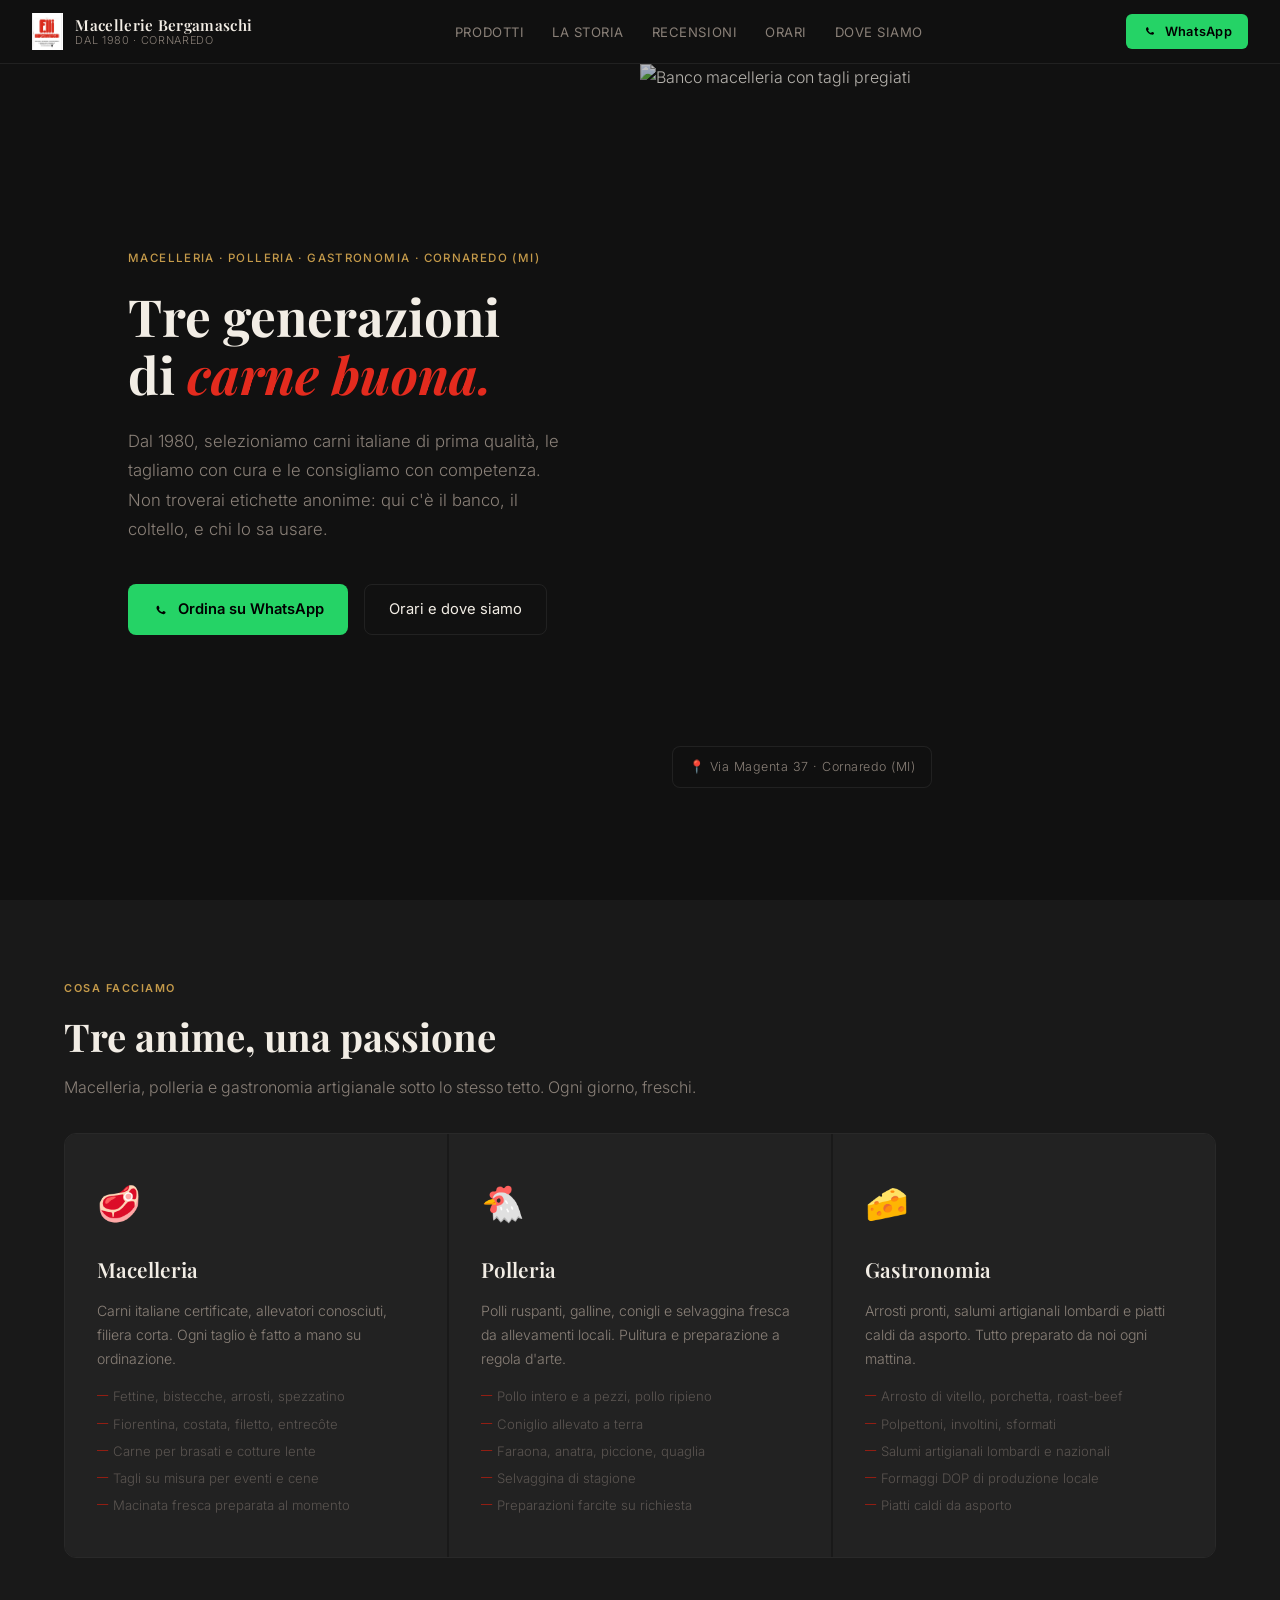
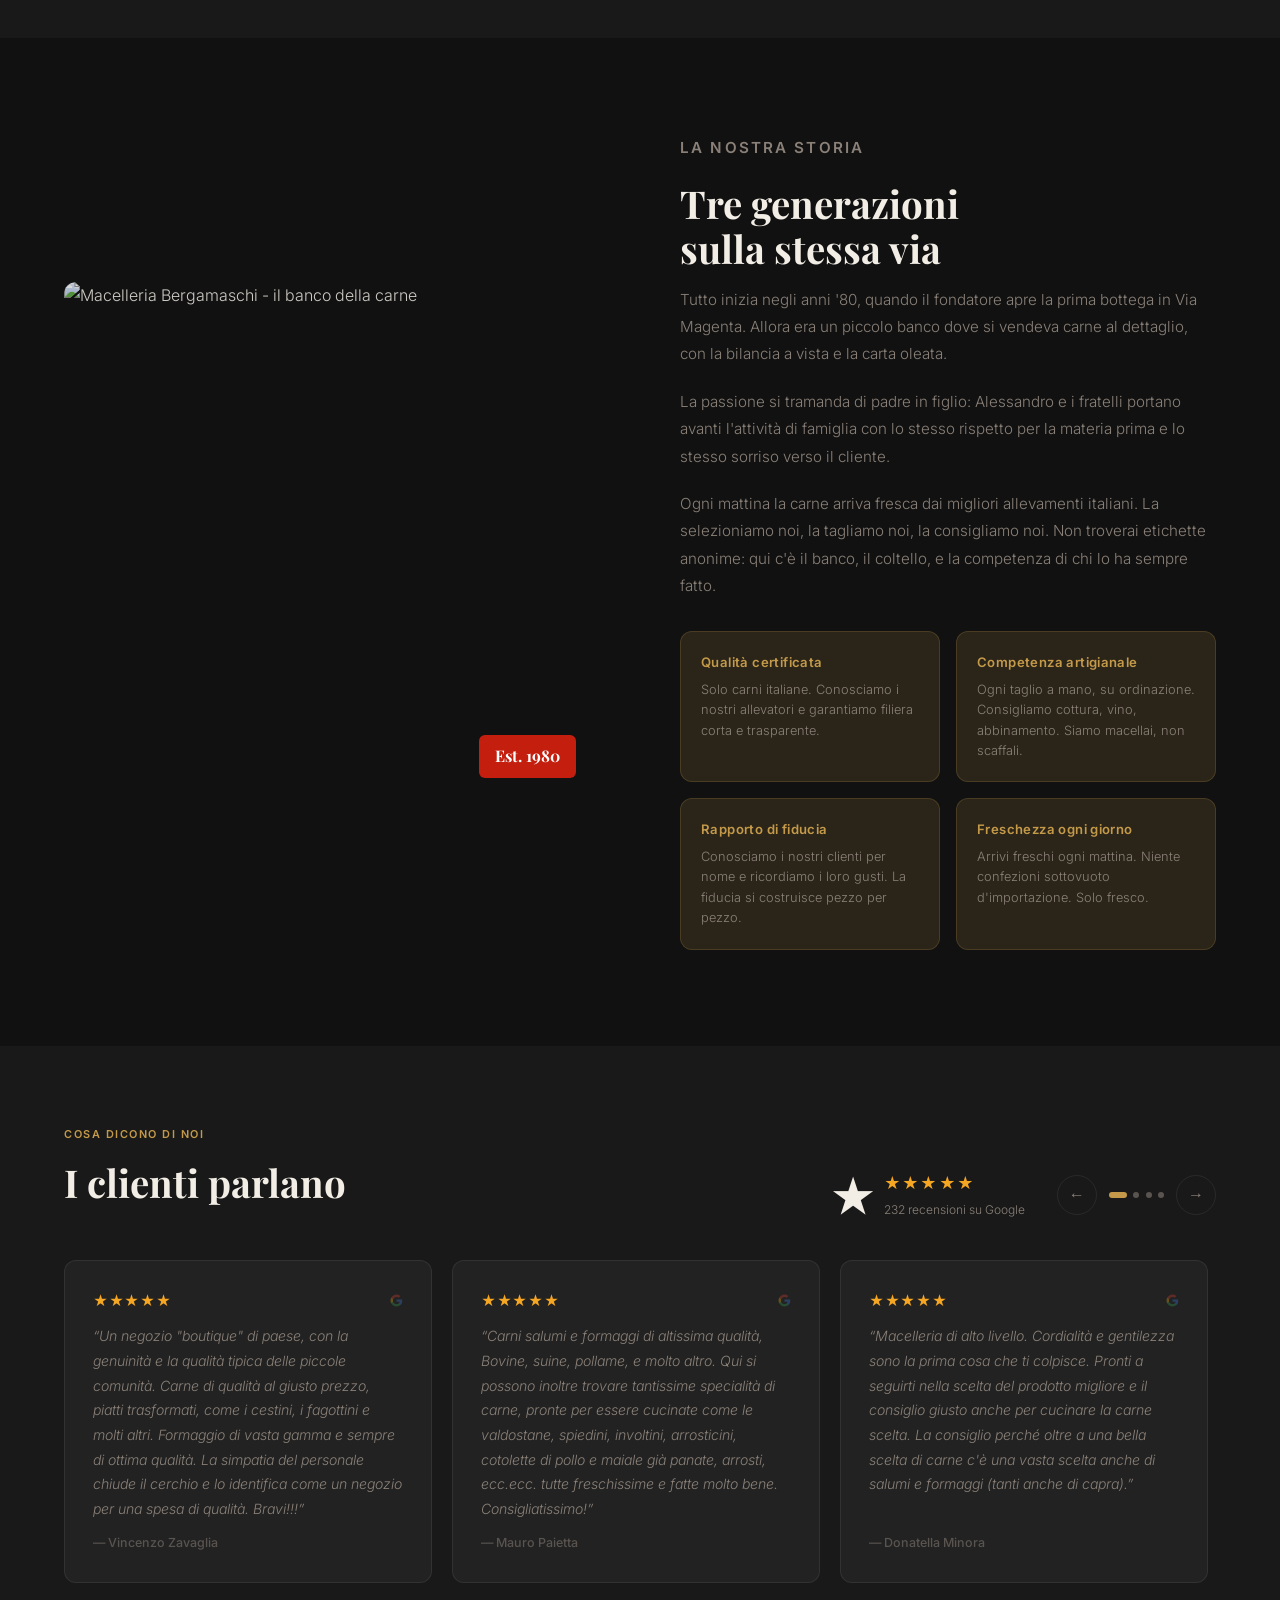
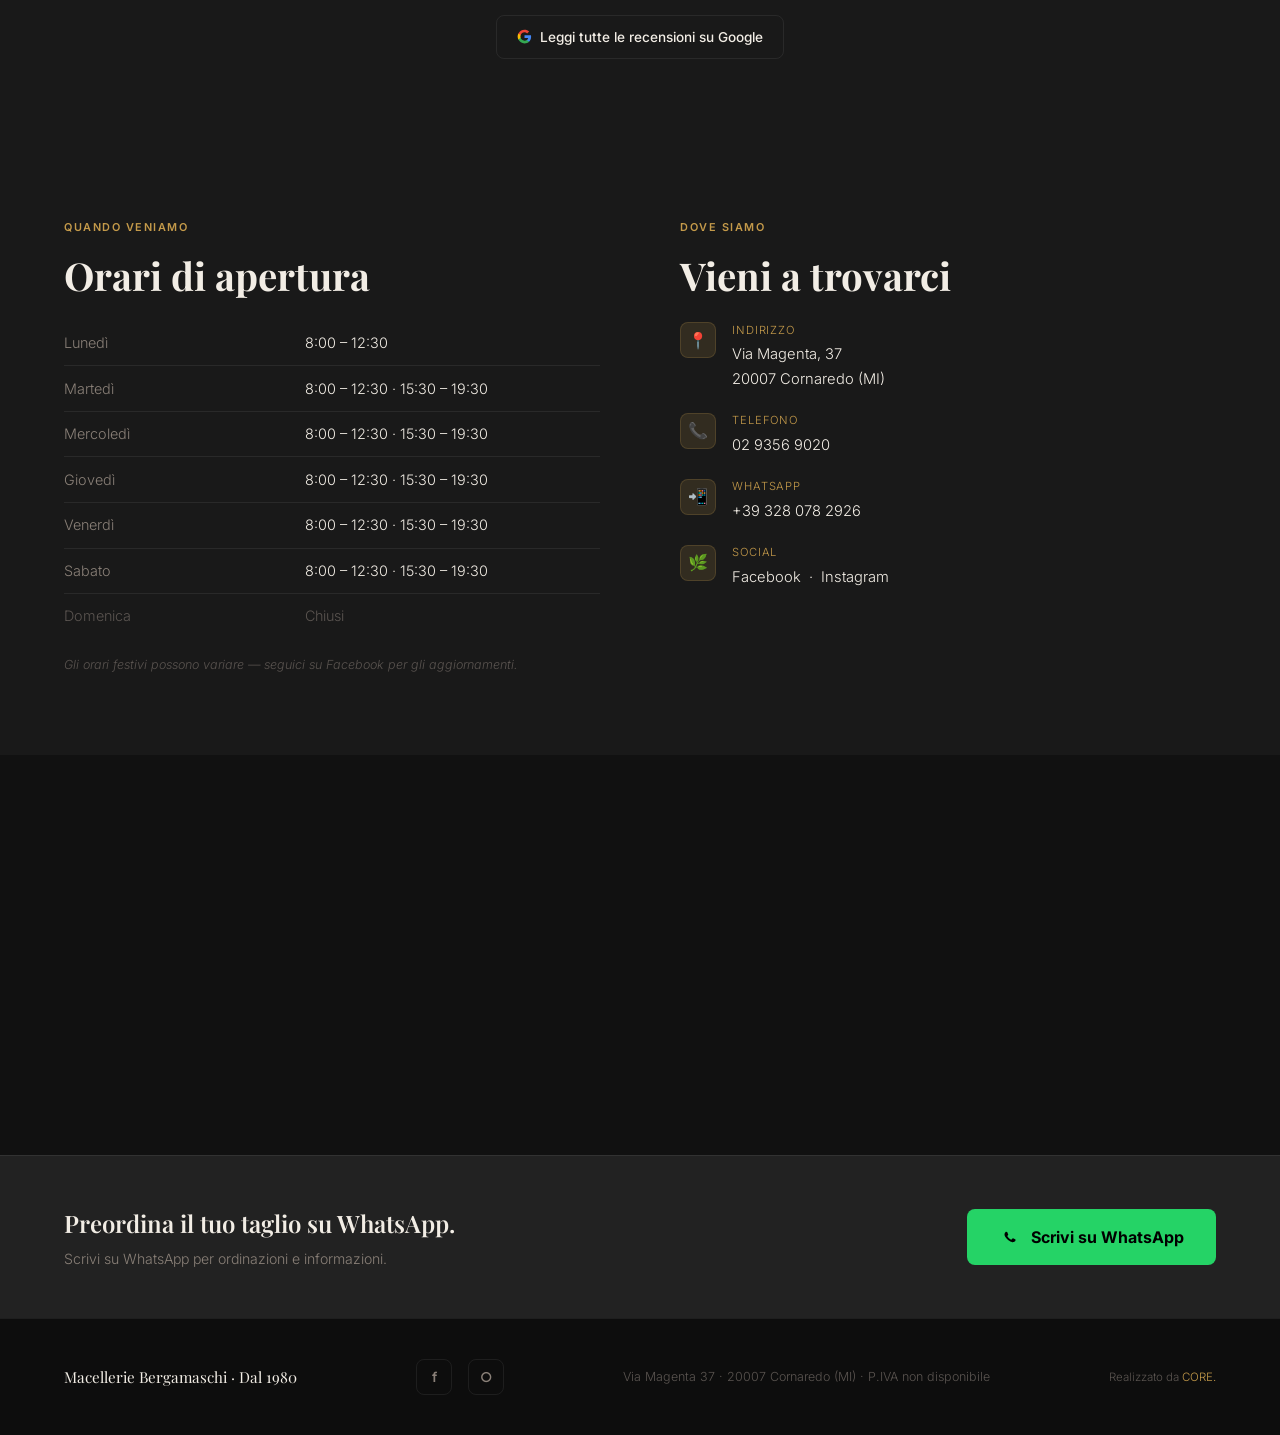
==== index.html @ 77c934ba "fix(sito): broken Unsplash images + carousel autoplay - Replace 404 Unsplash photo IDs with working " ====
<!DOCTYPE html>
<html lang="it">
<head>
  <meta charset="UTF-8">
  <meta name="viewport" content="width=device-width, initial-scale=1.0">
  <title>Macellerie Bergamaschi | Cornaredo (MI) — Dal 1980</title>
  <meta name="description" content="Macelleria artigianale a Cornaredo (MI). Carni selezionate, polleria, gastronomia. Dal 1980 tre generazioni di passione. Via Magenta 37.">
  <meta name="theme-color" content="#111111">
  <link rel="icon" href="data:image/svg+xml,<svg xmlns='http://www.w3.org/2000/svg' viewBox='0 0 100 100'><text y='.9em' font-size='90'>🥩</text></svg>">
  <link rel="preconnect" href="https://fonts.googleapis.com">
  <link rel="preconnect" href="https://fonts.gstatic.com" crossorigin>
  <link href="https://fonts.googleapis.com/css2?family=Playfair+Display:ital,wght@0,400;0,600;0,700;1,400&family=Inter:wght@300;400;500;600&display=swap" rel="stylesheet">
  <style>
    /* ── TOKENS ─────────────────────────────────────────────────── */
    :root {
      --bg:        #111111;
      --surface:   #191919;
      --surface2:  #222222;
      --border:    rgba(255,255,255,.07);
      --red:       #C41E0E;
      --red-light: #E32B1E;
      --gold:      #C49A4A;
      --gold-dim:  rgba(196,154,74,.15);
      --text:      #F2EDE5;
      --muted:     #8A8078;
      --muted2:    #5A5450;
      --radius:    12px;
      --nav-h:     64px;
    }

    /* ── RESET ──────────────────────────────────────────────────── */
    *, *::before, *::after { box-sizing: border-box; margin: 0; padding: 0; }
    html { scroll-behavior: smooth; font-size: 16px; }
    body {
      background: var(--bg);
      color: var(--text);
      font-family: 'Inter', system-ui, sans-serif;
      font-weight: 300;
      line-height: 1.65;
      -webkit-font-smoothing: antialiased;
    }
    a { color: inherit; text-decoration: none; }
    img { display: block; max-width: 100%; }

    /* ── NAV ────────────────────────────────────────────────────── */
    nav {
      position: fixed; top: 0; left: 0; right: 0; z-index: 100;
      height: var(--nav-h);
      display: flex; align-items: center; justify-content: space-between;
      padding: 0 2rem;
      background: rgba(17,17,17,.92);
      backdrop-filter: blur(12px);
      border-bottom: 1px solid var(--border);
    }
    .nav-brand {
      display: flex; align-items: center; gap: .75rem;
    }
    .nav-brand img {
      height: 38px; width: auto; object-fit: contain;
    }
    .nav-brand-text { line-height: 1.2; }
    .nav-brand-name {
      font-family: 'Playfair Display', Georgia, serif;
      font-size: .95rem; font-weight: 600;
      letter-spacing: .02em;
    }
    .nav-brand-sub {
      font-size: .68rem; color: var(--muted); letter-spacing: .06em;
      text-transform: uppercase;
    }
    .nav-links {
      display: flex; gap: 1.75rem; list-style: none;
    }
    .nav-links a {
      font-size: .82rem; font-weight: 400; color: var(--muted);
      letter-spacing: .04em; text-transform: uppercase;
      transition: color .2s;
    }
    .nav-links a:hover { color: var(--text); }
    .nav-cta {
      display: flex; align-items: center; gap: .45rem;
      background: #25D366; color: #000;
      padding: .45rem 1rem; border-radius: 6px;
      font-size: .8rem; font-weight: 600; letter-spacing: .02em;
      transition: opacity .2s;
    }
    .nav-cta:hover { opacity: .88; }

    /* ── HERO ───────────────────────────────────────────────────── */
    #hero {
      min-height: 100svh;
      display: grid; grid-template-columns: 1fr 1fr;
      padding-top: var(--nav-h);
    }
    .hero-left {
      display: flex; flex-direction: column; justify-content: center;
      padding: 5rem 3rem 5rem 4rem;
    }
    .hero-eyebrow {
      font-size: .72rem; font-weight: 500; letter-spacing: .12em;
      text-transform: uppercase; color: var(--gold); margin-bottom: 1.25rem;
    }
    .hero-title {
      font-family: 'Playfair Display', Georgia, serif;
      font-size: clamp(2.4rem, 4vw, 3.6rem);
      font-weight: 700; line-height: 1.12;
      color: var(--text); margin-bottom: 1.5rem;
    }
    .hero-title em { color: var(--red-light); font-style: italic; }
    .hero-body {
      font-size: 1.05rem; color: var(--muted); max-width: 28rem;
      margin-bottom: 2.5rem; line-height: 1.75;
    }
    .hero-actions { display: flex; gap: 1rem; flex-wrap: wrap; }
    .btn-primary {
      display: inline-flex; align-items: center; gap: .5rem;
      background: #25D366; color: #000;
      padding: .75rem 1.5rem; border-radius: 8px;
      font-weight: 600; font-size: .92rem;
      transition: opacity .2s;
    }
    .btn-primary:hover { opacity: .88; }
    .btn-outline {
      display: inline-flex; align-items: center; gap: .5rem;
      border: 1px solid var(--border); color: var(--text);
      padding: .75rem 1.5rem; border-radius: 8px;
      font-weight: 400; font-size: .92rem;
      transition: border-color .2s, background .2s;
    }
    .btn-outline:hover { border-color: rgba(255,255,255,.25); background: rgba(255,255,255,.04); }
    .hero-right {
      position: relative; overflow: hidden;
    }
    .hero-right img {
      width: 100%; height: 100%; object-fit: cover;
      filter: brightness(.75) saturate(.9);
    }
    .hero-badge {
      position: absolute; bottom: 2rem; left: 2rem;
      background: rgba(17,17,17,.85); backdrop-filter: blur(8px);
      border: 1px solid var(--border);
      padding: .6rem 1rem; border-radius: 8px;
      font-size: .78rem; color: var(--muted); letter-spacing: .04em;
    }

    /* ── SECTIONS COMMON ────────────────────────────────────────── */
    section { padding: 5rem 4rem; }
    .section-label {
      font-size: .68rem; font-weight: 600; letter-spacing: .14em;
      text-transform: uppercase; color: var(--gold);
      margin-bottom: 1rem;
    }
    .section-title {
      font-family: 'Playfair Display', Georgia, serif;
      font-size: clamp(1.8rem, 3vw, 2.6rem);
      font-weight: 700; line-height: 1.15;
      margin-bottom: 1rem;
    }
    .section-subtitle {
      font-size: 1rem; color: var(--muted);
      max-width: 40rem; line-height: 1.7;
    }
    .section-header { margin-bottom: 3rem; }

    /* ── PRODOTTI ───────────────────────────────────────────────── */
    #prodotti { background: var(--surface); }
    .prodotti-grid {
      display: grid; grid-template-columns: repeat(3, 1fr); gap: 1.5px;
      border: 1.5px solid var(--border); border-radius: var(--radius);
      overflow: hidden;
    }
    .prodotto-card {
      background: var(--surface2);
      padding: 2.5rem 2rem;
      transition: background .25s;
    }
    .prodotto-card:hover { background: #282828; }
    .prodotto-icon { font-size: 2.2rem; margin-bottom: 1.25rem; }
    .prodotto-title {
      font-family: 'Playfair Display', Georgia, serif;
      font-size: 1.3rem; font-weight: 600;
      margin-bottom: .75rem;
    }
    .prodotto-body { font-size: .88rem; color: var(--muted); line-height: 1.7; }
    .prodotto-list {
      margin-top: 1rem; padding-left: 0; list-style: none;
      display: flex; flex-direction: column; gap: .35rem;
    }
    .prodotto-list li {
      font-size: .82rem; color: var(--muted2);
      padding-left: 1rem; position: relative;
    }
    .prodotto-list li::before {
      content: '—'; position: absolute; left: 0;
      color: var(--red); font-size: .7rem;
    }

    /* ── STORIA ─────────────────────────────────────────────────── */
    #storia {
      display: grid; grid-template-columns: 1fr 1fr; gap: 5rem;
      align-items: center;
    }
    .storia-image { position: relative; border-radius: var(--radius); overflow: hidden; }
    .storia-image img {
      width: 100%; height: 520px; object-fit: cover;
      filter: brightness(.85) saturate(.85);
    }
    .storia-image-badge {
      position: absolute; bottom: 1.5rem; right: 1.5rem;
      background: var(--red); color: #fff;
      padding: .5rem 1rem; border-radius: 6px;
      font-family: 'Playfair Display', Georgia, serif;
      font-size: 1rem; font-weight: 700;
    }
    .storia-content { padding: 1rem 0; }
    .storia-content p {
      font-size: .95rem; color: var(--muted); line-height: 1.8;
      margin-bottom: 1.25rem;
    }
    .storia-valori {
      display: grid; grid-template-columns: 1fr 1fr; gap: 1rem;
      margin-top: 2rem;
    }
    .valore-card {
      background: var(--gold-dim);
      border: 1px solid rgba(196,154,74,.2);
      padding: 1.25rem; border-radius: var(--radius);
    }
    .valore-title {
      font-size: .82rem; font-weight: 600; color: var(--gold);
      margin-bottom: .35rem; letter-spacing: .03em;
    }
    .valore-body { font-size: .8rem; color: var(--muted); line-height: 1.6; }

    /* ── RECENSIONI ─────────────────────────────────────────────── */
    #recensioni { background: var(--surface); }
    .recensioni-grid {
      display: grid; grid-template-columns: repeat(3, 1fr); gap: 1.5rem;
      margin-top: 2.5rem;
    }
    .recensione-card {
      background: var(--surface2);
      border: 1px solid var(--border);
      padding: 1.75rem; border-radius: var(--radius);
    }
    .recensione-stars { color: #F5A623; font-size: 1rem; margin-bottom: .75rem; letter-spacing: .05em; }
    .recensione-text {
      font-size: .88rem; color: var(--muted); line-height: 1.7;
      font-style: italic; margin-bottom: 1rem;
    }
    .recensione-author { font-size: .78rem; color: var(--muted2); font-weight: 500; }
    .recensioni-cta {
      margin-top: 2.5rem; display: flex; align-items: center; gap: 1.5rem;
    }
    .btn-google {
      display: inline-flex; align-items: center; gap: .5rem;
      border: 1px solid var(--border); color: var(--text);
      padding: .6rem 1.25rem; border-radius: 8px;
      font-size: .85rem; font-weight: 500;
      transition: border-color .2s, background .2s;
    }
    .btn-google:hover { border-color: rgba(255,255,255,.25); background: rgba(255,255,255,.04); }
    .rating-badge {
      display: flex; align-items: center; gap: .5rem;
    }
    .rating-score {
      font-family: 'Playfair Display', Georgia, serif;
      font-size: 2rem; font-weight: 700; color: var(--text);
    }
    .rating-info { line-height: 1.3; }
    .rating-stars { color: #F5A623; font-size: .9rem; }
    .rating-count { font-size: .72rem; color: var(--muted); }

    /* ── ORARI & CONTATTI ───────────────────────────────────────── */
    #info {
      display: grid; grid-template-columns: 1fr 1fr; gap: 5rem;
      background: var(--surface);
    }
    .orari-table { border-collapse: collapse; width: 100%; margin-top: 1.5rem; }
    .orari-table tr { border-bottom: 1px solid var(--border); }
    .orari-table tr:last-child { border-bottom: none; }
    .orari-table td { padding: .65rem 0; font-size: .9rem; }
    .orari-table td:first-child { color: var(--muted); width: 45%; }
    .orari-table td:last-child { color: var(--text); }
    .orari-closed td { color: var(--muted2) !important; }
    .orari-note {
      margin-top: 1rem; font-size: .78rem; color: var(--muted2);
      font-style: italic; line-height: 1.6;
    }
    .contatti-list { list-style: none; display: flex; flex-direction: column; gap: 1.25rem; margin-top: 1.5rem; }
    .contatto-item { display: flex; align-items: flex-start; gap: 1rem; }
    .contatto-icon {
      width: 36px; height: 36px; border-radius: 8px;
      background: var(--gold-dim); border: 1px solid rgba(196,154,74,.2);
      display: flex; align-items: center; justify-content: center;
      font-size: 1rem; flex-shrink: 0; margin-top: .1rem;
    }
    .contatto-label { font-size: .7rem; color: var(--gold); letter-spacing: .08em; text-transform: uppercase; margin-bottom: .2rem; }
    .contatto-value { font-size: .92rem; color: var(--text); }
    .contatto-value a { color: var(--text); transition: color .2s; }
    .contatto-value a:hover { color: var(--gold); }

    /* ── MAPPA ──────────────────────────────────────────────────── */
    #contatti { padding: 0; }
    #contatti iframe {
      width: 100%; height: 400px; display: block; border: 0;
      filter: grayscale(.3) brightness(.85);
    }
    .wa-cta-bar {
      background: var(--surface2);
      border-top: 1px solid var(--border);
      padding: 3rem 4rem;
      display: flex; align-items: center; justify-content: space-between; gap: 2rem;
      flex-wrap: wrap;
    }
    .wa-cta-title {
      font-family: 'Playfair Display', Georgia, serif;
      font-size: 1.5rem; font-weight: 600;
    }
    .wa-cta-sub { font-size: .88rem; color: var(--muted); margin-top: .25rem; }
    .btn-wa {
      display: inline-flex; align-items: center; gap: .6rem;
      background: #25D366; color: #000;
      padding: .9rem 2rem; border-radius: 8px;
      font-weight: 700; font-size: 1rem;
      transition: opacity .2s; white-space: nowrap;
    }
    .btn-wa:hover { opacity: .88; }

    /* ── FOOTER ─────────────────────────────────────────────────── */
    footer {
      background: #0D0D0D;
      border-top: 1px solid var(--border);
      padding: 2.5rem 4rem;
      display: flex; align-items: center; justify-content: space-between;
      gap: 1rem; flex-wrap: wrap;
    }
    .footer-brand {
      font-family: 'Playfair Display', Georgia, serif;
      font-size: .95rem;
    }
    .footer-social { display: flex; gap: 1rem; }
    .footer-social a {
      width: 36px; height: 36px; border-radius: 8px;
      border: 1px solid var(--border);
      display: flex; align-items: center; justify-content: center;
      color: var(--muted); font-size: .85rem; font-weight: 600;
      transition: border-color .2s, color .2s;
    }
    .footer-social a:hover { border-color: rgba(255,255,255,.25); color: var(--text); }
    .footer-note { font-size: .78rem; color: var(--muted2); }
    .footer-by { font-size: .72rem; color: var(--muted2); }
    .footer-by a { color: var(--gold); }

    /* ── RESPONSIVE ─────────────────────────────────────────────── */
    @media (max-width: 960px) {
      #hero { grid-template-columns: 1fr; }
      .hero-right { height: 45vw; min-height: 280px; }
      .hero-left { padding: 3rem 2rem; }
      section { padding: 4rem 2rem; }
      #storia { grid-template-columns: 1fr; gap: 2.5rem; }
      #info { grid-template-columns: 1fr; gap: 3rem; }
      .prodotti-grid { grid-template-columns: 1fr; }
      .recensioni-grid { grid-template-columns: 1fr; }
      .storia-valori { grid-template-columns: 1fr; }
      nav { padding: 0 1rem; }
      .nav-links { display: none; }
      .wa-cta-bar { padding: 2.5rem 2rem; }
      footer { padding: 2rem; }
    }
  </style>
</head>
<body>

<!-- NAV -->
<nav aria-label="Navigazione principale">
  <a href="#hero" class="nav-brand" aria-label="Macellerie Bergamaschi">
    <img src="assets/images/logo.jpg" alt="F.lli Bergamaschi logo">
    <div class="nav-brand-text">
      <div class="nav-brand-name">Macellerie Bergamaschi</div>
      <div class="nav-brand-sub">Dal 1980 &middot; Cornaredo</div>
    </div>
  </a>
  <ul class="nav-links" role="list">
    <li><a href="#prodotti">Prodotti</a></li>
    <li><a href="#storia">La storia</a></li>
    <li><a href="#recensioni">Recensioni</a></li>
    <li><a href="#info">Orari</a></li>
    <li><a href="#contatti">Dove siamo</a></li>
  </ul>
  <a href="https://wa.me/393280782926" class="nav-cta" target="_blank" rel="noopener" aria-label="Scrivici su WhatsApp">
    <svg width="16" height="16" viewBox="0 0 24 24" fill="currentColor" aria-hidden="true"><path d="M17.472 14.382c-.297-.149-1.758-.867-2.03-.967-.273-.099-.471-.148-.67.15-.197.297-.767.966-.94 1.164-.173.199-.347.223-.644.075-.297-.15-1.255-.463-2.39-1.475-.883-.788-1.48-1.761-1.653-2.059-.173-.297-.018-.458.13-.606.134-.133.298-.347.446-.52.149-.174.198-.298.298-.497.099-.198.05-.371-.025-.52-.075-.149-.669-1.612-.916-2.207-.242-.579-.487-.5-.669-.51-.173-.008-.371-.01-.57-.01-.198 0-.52.074-.792.372-.272.297-1.04 1.016-1.04 2.479 0 1.462 1.065 2.875 1.213 3.074.149.198 2.096 3.2 5.077 4.487.709.306 1.262.489 1.694.625.712.227 1.36.195 1.871.118.571-.085 1.758-.719 2.006-1.413.248-.694.248-1.289.173-1.413-.074-.124-.272-.198-.57-.347"/></svg>
    WhatsApp
  </a>
</nav>

<!-- HERO -->
<section id="hero" aria-label="Sezione principale">
  <div class="hero-left">
    <p class="hero-eyebrow">Macelleria &middot; Polleria &middot; Gastronomia &middot; Cornaredo (MI)</p>
    <h1 class="hero-title">
      Tre generazioni<br>di <em>carne buona.</em>
    </h1>
    <p class="hero-body">
      Dal 1980, selezioniamo carni italiane di prima qualità, le tagliamo con cura e le consigliamo con competenza. Non troverai etichette anonime: qui c&#39;è il banco, il coltello, e chi lo sa usare.
    </p>
    <div class="hero-actions">
      <a href="https://wa.me/393280782926" class="btn-primary" target="_blank" rel="noopener">
        <svg width="18" height="18" viewBox="0 0 24 24" fill="currentColor" aria-hidden="true"><path d="M17.472 14.382c-.297-.149-1.758-.867-2.03-.967-.273-.099-.471-.148-.67.15-.197.297-.767.966-.94 1.164-.173.199-.347.223-.644.075-.297-.15-1.255-.463-2.39-1.475-.883-.788-1.48-1.761-1.653-2.059-.173-.297-.018-.458.13-.606.134-.133.298-.347.446-.52.149-.174.198-.298.298-.497.099-.198.05-.371-.025-.52-.075-.149-.669-1.612-.916-2.207-.242-.579-.487-.5-.669-.51-.173-.008-.371-.01-.57-.01-.198 0-.52.074-.792.372-.272.297-1.04 1.016-1.04 2.479 0 1.462 1.065 2.875 1.213 3.074.149.198 2.096 3.2 5.077 4.487.709.306 1.262.489 1.694.625.712.227 1.36.195 1.871.118.571-.085 1.758-.719 2.006-1.413.248-.694.248-1.289.173-1.413-.074-.124-.272-.198-.57-.347"/></svg>
        Ordina su WhatsApp
      </a>
      <a href="#info" class="btn-outline">Orari e dove siamo</a>
    </div>
  </div>
  <div class="hero-right" role="img" aria-label="Banco della macelleria Bergamaschi">
    <img src="https://images.unsplash.com/photo-1615937657715-bc7b4b7962c1?auto=format&fit=crop&w=1400&q=80"
         alt="Banco macelleria con tagli pregiati" loading="eager" fetchpriority="high">
    <div class="hero-badge">&#128205; Via Magenta 37 &middot; Cornaredo (MI)</div>
  </div>
</section>

<!-- PRODOTTI -->
<section id="prodotti" aria-labelledby="prodotti-title">
  <div class="section-header" style="max-width:72rem;margin:0 auto 2rem">
    <p class="section-label">Cosa facciamo</p>
    <h2 class="section-title" id="prodotti-title">Tre anime, una passione</h2>
    <p class="section-subtitle">Macelleria, polleria e gastronomia artigianale sotto lo stesso tetto. Ogni giorno, freschi.</p>
  </div>
  <div class="prodotti-grid" style="max-width:72rem;margin:0 auto" role="list">
    <article class="prodotto-card" role="listitem">
      <div class="prodotto-icon" aria-hidden="true">🥩</div>
      <h3 class="prodotto-title">Macelleria</h3>
      <p class="prodotto-body">Carni italiane certificate, allevatori conosciuti, filiera corta. Ogni taglio è fatto a mano su ordinazione.</p>
      <ul class="prodotto-list" aria-label="Prodotti macelleria">
        <li>Fettine, bistecche, arrosti, spezzatino</li>
        <li>Fiorentina, costata, filetto, entrecôte</li>
        <li>Carne per brasati e cotture lente</li>
        <li>Tagli su misura per eventi e cene</li>
        <li>Macinata fresca preparata al momento</li>
      </ul>
    </article>
    <article class="prodotto-card" role="listitem">
      <div class="prodotto-icon" aria-hidden="true">🐔</div>
      <h3 class="prodotto-title">Polleria</h3>
      <p class="prodotto-body">Polli ruspanti, galline, conigli e selvaggina fresca da allevamenti locali. Pulitura e preparazione a regola d&#39;arte.</p>
      <ul class="prodotto-list" aria-label="Prodotti polleria">
        <li>Pollo intero e a pezzi, pollo ripieno</li>
        <li>Coniglio allevato a terra</li>
        <li>Faraona, anatra, piccione, quaglia</li>
        <li>Selvaggina di stagione</li>
        <li>Preparazioni farcite su richiesta</li>
      </ul>
    </article>
    <article class="prodotto-card" role="listitem">
      <div class="prodotto-icon" aria-hidden="true">🧀</div>
      <h3 class="prodotto-title">Gastronomia</h3>
      <p class="prodotto-body">Arrosti pronti, salumi artigianali lombardi e piatti caldi da asporto. Tutto preparato da noi ogni mattina.</p>
      <ul class="prodotto-list" aria-label="Prodotti gastronomia">
        <li>Arrosto di vitello, porchetta, roast-beef</li>
        <li>Polpettoni, involtini, sformati</li>
        <li>Salumi artigianali lombardi e nazionali</li>
        <li>Formaggi DOP di produzione locale</li>
        <li>Piatti caldi da asporto</li>
      </ul>
    </article>
  </div>
</section>

<!-- STORIA -->
<section id="storia" aria-labelledby="storia-title">
  <div class="storia-image">
    <img src="https://images.unsplash.com/photo-1558618666-fcd25c85cd64?auto=format&fit=crop&w=900&q=80"
         alt="Macelleria Bergamaschi - il banco della carne" loading="lazy">
    <div class="storia-image-badge">Est. 1980</div>
  </div>
  <div class="storia-content">
    <p class="section-label">La nostra storia</p>
    <h2 class="section-title" id="storia-title">Tre generazioni<br>sulla stessa via</h2>
    <p>Tutto inizia negli anni &#39;80, quando il fondatore apre la prima bottega in Via Magenta. Allora era un piccolo banco dove si vendeva carne al dettaglio, con la bilancia a vista e la carta oleata.</p>
    <p>La passione si tramanda di padre in figlio: Alessandro e i fratelli portano avanti l&#39;attività di famiglia con lo stesso rispetto per la materia prima e lo stesso sorriso verso il cliente.</p>
    <p>Ogni mattina la carne arriva fresca dai migliori allevamenti italiani. La selezioniamo noi, la tagliamo noi, la consigliamo noi. Non troverai etichette anonime: qui c&#39;è il banco, il coltello, e la competenza di chi lo ha sempre fatto.</p>
    <div class="storia-valori" role="list">
      <div class="valore-card" role="listitem">
        <div class="valore-title">Qualità certificata</div>
        <div class="valore-body">Solo carni italiane. Conosciamo i nostri allevatori e garantiamo filiera corta e trasparente.</div>
      </div>
      <div class="valore-card" role="listitem">
        <div class="valore-title">Competenza artigianale</div>
        <div class="valore-body">Ogni taglio a mano, su ordinazione. Consigliamo cottura, vino, abbinamento. Siamo macellai, non scaffali.</div>
      </div>
      <div class="valore-card" role="listitem">
        <div class="valore-title">Rapporto di fiducia</div>
        <div class="valore-body">Conosciamo i nostri clienti per nome e ricordiamo i loro gusti. La fiducia si costruisce pezzo per pezzo.</div>
      </div>
      <div class="valore-card" role="listitem">
        <div class="valore-title">Freschezza ogni giorno</div>
        <div class="valore-body">Arrivi freschi ogni mattina. Niente confezioni sottovuoto d&#39;importazione. Solo fresco.</div>
      </div>
    </div>
  </div>
</section>

<!-- RECENSIONI -->
<section id="recensioni" aria-labelledby="recensioni-title">
  <style>
    .carousel-wrap{max-width:72rem;margin:0 auto}
    .carousel-header{display:flex;align-items:flex-end;justify-content:space-between;margin-bottom:2.5rem;flex-wrap:wrap;gap:1rem}
    .rating-score-big{font-family:'Playfair Display',Georgia,serif;font-size:2.8rem;font-weight:700;line-height:1}
    .rating-stars-row{color:#F5A623;font-size:1rem;letter-spacing:.08em}
    .rating-meta{font-size:.75rem;color:var(--muted);margin-top:.2rem}
    .carousel-nav{display:flex;align-items:center;gap:.75rem}
    .carousel-btn{width:40px;height:40px;border-radius:50%;border:1px solid var(--border);background:transparent;color:var(--muted);cursor:pointer;font-size:1rem;display:flex;align-items:center;justify-content:center;transition:border-color .2s,color .2s,background .2s}
    .carousel-btn:hover{border-color:rgba(255,255,255,.3);color:var(--text);background:rgba(255,255,255,.05)}
    .carousel-dots{display:flex;gap:.4rem}
    .carousel-dot{width:6px;height:6px;border-radius:50%;background:var(--muted2);cursor:pointer;border:none;transition:background .25s,width .25s}
    .carousel-dot.active{background:var(--gold);width:18px;border-radius:3px}
    .carousel-track-wrap{overflow:hidden}
    .carousel-track{display:flex;gap:1.25rem;transition:transform .45s cubic-bezier(.4,0,.2,1)}
    .review-card{flex:0 0 calc(33.333% - 1rem);background:var(--surface2);border:1px solid var(--border);border-radius:var(--radius);padding:1.75rem;display:flex;flex-direction:column;gap:.75rem}
    .review-top{display:flex;align-items:center;justify-content:space-between}
    .review-stars{color:#F5A623;font-size:.9rem;letter-spacing:.05em}
    .review-text{font-size:.88rem;color:var(--muted);line-height:1.75;font-style:italic;flex:1}
    .review-author{font-size:.78rem;color:var(--muted2);font-weight:500}
    .carousel-empty{text-align:center;padding:3rem;color:var(--muted);font-size:.9rem}
    @media(max-width:760px){.review-card{flex:0 0 100%}.carousel-header{flex-direction:column;align-items:flex-start}}
    @media(min-width:761px) and (max-width:1024px){.review-card{flex:0 0 calc(50% - .75rem)}}
  </style>

  <div class="carousel-wrap">
    <div class="carousel-header">
      <div>
        <p class="section-label">Cosa dicono di noi</p>
        <h2 class="section-title" id="recensioni-title">I clienti parlano</h2>
      </div>
      <div style="display:flex;align-items:center;gap:2rem;flex-wrap:wrap">
        <div style="display:flex;align-items:center;gap:.75rem">
          <div class="rating-score-big" id="avg-rating">&#9733;</div>
          <div>
            <div class="rating-stars-row" id="avg-stars">&#9733;&#9733;&#9733;&#9733;&#9733;</div>
            <div class="rating-meta" id="review-count">su Google Maps</div>
          </div>
        </div>
        <div class="carousel-nav" id="carousel-nav" style="display:none">
          <button class="carousel-btn" id="btn-prev" aria-label="Precedente">&#8592;</button>
          <div class="carousel-dots" id="dots" role="tablist"></div>
          <button class="carousel-btn" id="btn-next" aria-label="Successiva">&#8594;</button>
        </div>
      </div>
    </div>

    <div class="carousel-track-wrap" role="region" aria-label="Carousel recensioni">
      <div class="carousel-track" id="carousel-track"></div>
    </div>

    <div style="margin-top:2rem;text-align:center">
      <a href="https://www.google.com/maps/search/Macellerie+Bergamaschi+Cornaredo"
         class="btn-google" target="_blank" rel="noopener">
        <svg width="15" height="15" viewBox="0 0 24 24" fill="none" aria-hidden="true">
          <path d="M22.56 12.25c0-.78-.07-1.53-.2-2.25H12v4.26h5.92c-.26 1.37-1.04 2.53-2.21 3.31v2.77h3.57c2.08-1.92 3.28-4.74 3.28-8.09z" fill="#4285F4"/>
          <path d="M12 23c2.97 0 5.46-.98 7.28-2.66l-3.57-2.77c-.98.66-2.23 1.06-3.71 1.06-2.86 0-5.29-1.93-6.16-4.53H2.18v2.84C3.99 20.53 7.7 23 12 23z" fill="#34A853"/>
          <path d="M5.84 14.09c-.22-.66-.35-1.36-.35-2.09s.13-1.43.35-2.09V7.07H2.18C1.43 8.55 1 10.22 1 12s.43 3.45 1.18 4.93l3.66-2.84z" fill="#FBBC05"/>
          <path d="M12 5.38c1.62 0 3.06.56 4.21 1.64l3.15-3.15C17.45 2.09 14.97 1 12 1 7.7 1 3.99 3.47 2.18 7.07l3.66 2.84c.87-2.6 3.3-4.53 6.16-4.53z" fill="#EA4335"/>
        </svg>
        Leggi tutte le recensioni su Google
      </a>
    </div>
  </div>

  <script>
  (function(){
    /*
    ── ISTRUZIONI PER AGGIUNGERE RECENSIONI ─────────────────────────────────
    Copia le recensioni da Google Maps e incollale nell'array REVIEWS qui sotto.
    Formato: { stars: 5, text: "Testo recensione...", author: "Nome C." }

    Per aggiungere il rating medio: imposta RATING = "4.8" e COUNT = "87"
    ─────────────────────────────────────────────────────────────────────── */
    var REVIEWS = [
      {
        "stars": 5,
        "text": "Un negozio \"boutique\" di paese, con la genuinità e la qualità tipica delle piccole comunità. Carne di qualità al giusto prezzo, piatti trasformati, come i cestini, i fagottini e molti altri. Formaggio di vasta gamma e sempre di ottima qualità. La simpatia del personale chiude il cerchio e lo identifica come un negozio per una spesa di qualità. Bravi!!!",
        "author": "Vincenzo Zavaglia",
        "date": "6 mesi fa"
      },
      {
        "stars": 5,
        "text": "Carni salumi e formaggi di altissima qualità, Bovine, suine, pollame, e molto altro. Qui si possono inoltre trovare tantissime specialità di carne, pronte per essere cucinate come le valdostane, spiedini, involtini, arrosticini, cotolette di pollo e maiale già panate, arrosti, ecc.ecc. tutte freschissime e fatte molto bene. Consigliatissimo!",
        "author": "Mauro Paietta",
        "date": "un anno fa"
      },
      {
        "stars": 5,
        "text": "Macelleria di alto livello. Cordialità e gentilezza sono la prima cosa che ti colpisce. Pronti a seguirti nella scelta del prodotto migliore e il consiglio giusto anche per cucinare la carne scelta. La consiglio perché oltre a una bella scelta di carne c'è una vasta scelta anche di salumi e formaggi (tanti anche di capra).",
        "author": "Donatella Minora",
        "date": "4 anni fa"
      },
      {
        "stars": 5,
        "text": "Senza dubbio la migliore macelleria della zona. Carne buonissima, prodotti sempre freschi e di alta qualità. Considerando quello che si trova in giro di questi tempi direi che il rapporto qualità prezzo è ottimo. Aggiungo che il personale è estremamente competente e disponibile. Assolutamente consigliato!",
        "author": "G C",
        "date": "2 anni fa"
      },
      {
        "stars": 5,
        "text": "Due generazioni di macellai al servizio degli appassionati di carne e non solo. Sempre pronti a consigliare e fornire i migliori tagli, ormai noti in altre città dove li ho portati per cucinarli. Ottima anche la fornitura di formaggio, salumi, pasta ripiena e piatti pronti. Fiducia totale.",
        "author": "Fabio Giulio Pirrotta",
        "date": "un anno fa"
      },
      {
        "stars": 5,
        "text": "Macelleria storica. Qualità e cortesia. Unica pecca è l'affollamento costante (soprattutto al sabato) ma anche questo è sinonimo di qualità. Diversi addetti alla vendita dietro al bancone per contenere i tempi. Carne nostrana dei loro allevamenti di zona. Una sicurezza.",
        "author": "Nicola Mascaro",
        "date": "3 mesi fa"
      },
      {
        "stars": 5,
        "text": "Carne di ottima qualità e preparata con competenza. Capaci di soddisfare le richieste dei clienti! Salumi e formaggi buonissimi con grande varietà. Competenza e gentilezza al top.",
        "author": "cammisa Jolanda",
        "date": "1 mese fa"
      },
      {
        "stars": 5,
        "text": "Cordialità, competenza e professionalità. Carni di qualità, ottimi salumi e formaggi. Una macelleria che è una garanzia! Non da ultimo proprietari e personale simpatici.",
        "author": "Marina Orlandi",
        "date": "10 mesi fa"
      },
      {
        "stars": 5,
        "text": "Ottimi prodotti, sono 22 anni che vado a comprare la carne da loro e mi sono sempre trovato bene. Personale gentile e accogliente.",
        "author": "Andrea Ruiu",
        "date": "7 mesi fa"
      },
      {
        "stars": 5,
        "text": "Grande varietà di prodotti, oltre la carne ma anche cibi preparati per la cottura. Personale cordiale e veloce nel servizio.",
        "author": "Nicoletta Landini",
        "date": "4 mesi fa"
      },
      {
        "stars": 5,
        "text": "Prodotti di qualità con una vasta scelta tra carne e prodotti già pronti. Personale qualificato, gentile e disponibile.",
        "author": "Paola Colasuonno",
        "date": "5 mesi fa"
      }
    ];
    var RATING = null;
    var COUNT  = "232";

    if(RATING){
      document.getElementById('avg-rating').textContent = RATING;
    }
    if(COUNT){
      document.getElementById('review-count').textContent = COUNT + ' recensioni su Google';
    }

    var track = document.getElementById('carousel-track');
    if(!REVIEWS.length){
      track.parentElement.style.display = 'none';
      return;
    }

    document.getElementById('carousel-nav').style.display = 'flex';
    var current = 0;
    function pp(){ return window.innerWidth<761?1:window.innerWidth<1025?2:3; }

    REVIEWS.forEach(function(r){
      var c = document.createElement('article');
      c.className = 'review-card';
      c.innerHTML =
        '<div class="review-top">'+
          '<span class="review-stars">'+'★'.repeat(r.stars)+'☆'.repeat(5-r.stars)+'</span>'+
          '<svg width="13" height="13" viewBox="0 0 24 24" fill="none" style="opacity:.3">'+
            '<path d="M22.56 12.25c0-.78-.07-1.53-.2-2.25H12v4.26h5.92c-.26 1.37-1.04 2.53-2.21 3.31v2.77h3.57c2.08-1.92 3.28-4.74 3.28-8.09z" fill="#4285F4"/>'+
            '<path d="M12 23c2.97 0 5.46-.98 7.28-2.66l-3.57-2.77c-.98.66-2.23 1.06-3.71 1.06-2.86 0-5.29-1.93-6.16-4.53H2.18v2.84C3.99 20.53 7.7 23 12 23z" fill="#34A853"/>'+
            '<path d="M5.84 14.09c-.22-.66-.35-1.36-.35-2.09s.13-1.43.35-2.09V7.07H2.18C1.43 8.55 1 10.22 1 12s.43 3.45 1.18 4.93l3.66-2.84z" fill="#FBBC05"/>'+
            '<path d="M12 5.38c1.62 0 3.06.56 4.21 1.64l3.15-3.15C17.45 2.09 14.97 1 12 1 7.7 1 3.99 3.47 2.18 7.07l3.66 2.84c.87-2.6 3.3-4.53 6.16-4.53z" fill="#EA4335"/>'+
          '</svg>'+
        '</div>'+
        '<p class="review-text">“'+r.text+'”</p>'+
        '<div class="review-author">— '+r.author+'</div>';
      track.appendChild(c);
    });

    var n = REVIEWS.length;
    var dotsEl = document.getElementById('dots');
    var pages = Math.ceil(n/pp());
    for(var i=0;i<pages;i++){
      (function(idx){
        var d=document.createElement('button');
        d.className='carousel-dot'+(idx===0?' active':'');
        d.setAttribute('role','tab');
        d.setAttribute('aria-label','Pagina '+(idx+1));
        d.addEventListener('click',function(){go(idx*pp());});
        dotsEl.appendChild(d);
      })(i);
    }

    function cardWidth(){
      var c=track.children[0];
      if(!c) return 0;
      var r=c.getBoundingClientRect();
      return r.width > 0 ? r.width + 20 : c.offsetWidth + 20;
    }

    function go(idx){
      current=Math.max(0,Math.min(idx,n-pp()));
      var w=cardWidth();
      track.style.transform='translateX(-'+(current*w)+'px)';
      var page=Math.floor(current/pp());
      Array.from(dotsEl.children).forEach(function(d,i){d.classList.toggle('active',i===page);});
    }

    document.getElementById('btn-next').addEventListener('click',function(){
      go(current+pp()>=n?0:current+pp());
    });
    document.getElementById('btn-prev').addEventListener('click',function(){
      go(current===0?Math.max(0,n-pp()):current-pp());
    });

    var timer;
    function startTimer(){
      timer=setInterval(function(){go(current+pp()>=n?0:current+pp());},5000);
    }
    var sec=document.getElementById('recensioni');
    sec.addEventListener('mouseenter',function(){clearInterval(timer);});
    sec.addEventListener('mouseleave',startTimer);
    window.addEventListener('resize',function(){go(0);});
    window.addEventListener('load',startTimer);
  })();
  </script>
</section>

<!-- ORARI & CONTATTI -->
<section id="info" aria-labelledby="info-title">
  <div>
    <p class="section-label">Quando veniamo</p>
    <h2 class="section-title" id="info-title">Orari di apertura</h2>
    <table class="orari-table" aria-label="Orari di apertura settimanali">
      <tbody>
        <tr><td>Luned&igrave;</td><td>8:00 &ndash; 12:30</td></tr>
        <tr><td>Marted&igrave;</td><td>8:00 &ndash; 12:30 &middot; 15:30 &ndash; 19:30</td></tr>
        <tr><td>Mercoled&igrave;</td><td>8:00 &ndash; 12:30 &middot; 15:30 &ndash; 19:30</td></tr>
        <tr><td>Gioved&igrave;</td><td>8:00 &ndash; 12:30 &middot; 15:30 &ndash; 19:30</td></tr>
        <tr><td>Venerd&igrave;</td><td>8:00 &ndash; 12:30 &middot; 15:30 &ndash; 19:30</td></tr>
        <tr><td>Sabato</td><td>8:00 &ndash; 12:30 &middot; 15:30 &ndash; 19:30</td></tr>
        <tr class="orari-closed"><td>Domenica</td><td>Chiusi</td></tr>
      </tbody>
    </table>
    <p class="orari-note">Gli orari festivi possono variare &mdash; seguici su Facebook per gli aggiornamenti.</p>
  </div>
  <div>
    <p class="section-label">Dove siamo</p>
    <h2 class="section-title">Vieni a trovarci</h2>
    <ul class="contatti-list" aria-label="Informazioni di contatto">
      <li class="contatto-item">
        <div class="contatto-icon" aria-hidden="true">&#128205;</div>
        <div>
          <div class="contatto-label">Indirizzo</div>
          <div class="contatto-value">
            <a href="https://www.google.com/maps/dir/?api=1&destination=Via+Magenta+37+Cornaredo+MI"
               target="_blank" rel="noopener">Via Magenta, 37<br>20007 Cornaredo (MI)</a>
          </div>
        </div>
      </li>
      <li class="contatto-item">
        <div class="contatto-icon" aria-hidden="true">&#128222;</div>
        <div>
          <div class="contatto-label">Telefono</div>
          <div class="contatto-value">
            <a href="tel:+390293569020">02 9356 9020</a>
          </div>
        </div>
      </li>
      <li class="contatto-item">
        <div class="contatto-icon" aria-hidden="true">&#128242;</div>
        <div>
          <div class="contatto-label">WhatsApp</div>
          <div class="contatto-value">
            <a href="https://wa.me/393280782926" target="_blank" rel="noopener">+39 328 078 2926</a>
          </div>
        </div>
      </li>
      <li class="contatto-item">
        <div class="contatto-icon" aria-hidden="true">&#127807;</div>
        <div>
          <div class="contatto-label">Social</div>
          <div class="contatto-value">
            <a href="https://www.facebook.com/macelleriabergamaschi" target="_blank" rel="noopener">Facebook</a>
            &nbsp;&middot;&nbsp;
            <a href="https://www.instagram.com/macelleria_flli_bergamaschi/" target="_blank" rel="noopener">Instagram</a>
          </div>
        </div>
      </li>
    </ul>
  </div>
</section>

<!-- MAPPA + WA CTA -->
<div id="contatti">
  <iframe
    title="Posizione Macellerie Bergamaschi — Via Magenta 37, Cornaredo"
    src="https://maps.google.com/maps?q=Via+Magenta+37,+20007+Cornaredo+MI,+Italy&output=embed&hl=it&z=16"
    allowfullscreen loading="lazy"
    aria-label="Google Maps — Via Magenta 37, Cornaredo (MI)">
  </iframe>
  <div class="wa-cta-bar">
    <div>
      <div class="wa-cta-title">Preordina il tuo taglio su WhatsApp.</div>
      <div class="wa-cta-sub">Scrivi su WhatsApp per ordinazioni e informazioni.</div>
    </div>
    <a href="https://wa.me/393280782926" class="btn-wa" target="_blank" rel="noopener" aria-label="Apri WhatsApp e scrivi">
      <svg width="22" height="22" viewBox="0 0 24 24" fill="currentColor" aria-hidden="true"><path d="M17.472 14.382c-.297-.149-1.758-.867-2.03-.967-.273-.099-.471-.148-.67.15-.197.297-.767.966-.94 1.164-.173.199-.347.223-.644.075-.297-.15-1.255-.463-2.39-1.475-.883-.788-1.48-1.761-1.653-2.059-.173-.297-.018-.458.13-.606.134-.133.298-.347.446-.52.149-.174.198-.298.298-.497.099-.198.05-.371-.025-.52-.075-.149-.669-1.612-.916-2.207-.242-.579-.487-.5-.669-.51-.173-.008-.371-.01-.57-.01-.198 0-.52.074-.792.372-.272.297-1.04 1.016-1.04 2.479 0 1.462 1.065 2.875 1.213 3.074.149.198 2.096 3.2 5.077 4.487.709.306 1.262.489 1.694.625.712.227 1.36.195 1.871.118.571-.085 1.758-.719 2.006-1.413.248-.694.248-1.289.173-1.413-.074-.124-.272-.198-.57-.347"/></svg>
      Scrivi su WhatsApp
    </a>
  </div>
</div>

<!-- FOOTER -->
<footer>
  <div class="footer-brand">Macellerie Bergamaschi &middot; Dal 1980</div>
  <div class="footer-social" aria-label="Profili social">
    <a href="https://www.facebook.com/macelleriabergamaschi" target="_blank" rel="noopener" aria-label="Facebook">f</a>
    <a href="https://www.instagram.com/macelleria_flli_bergamaschi/" target="_blank" rel="noopener" aria-label="Instagram">&#9675;</a>
  </div>
  <div class="footer-note">Via Magenta 37 &middot; 20007 Cornaredo (MI) &middot; P.IVA non disponibile</div>
  <div class="footer-by">Realizzato da <a href="https://hypn0sis.github.io/core-agency/" target="_blank" rel="noopener">CORE.</a></div>
</footer>

</body>
</html>
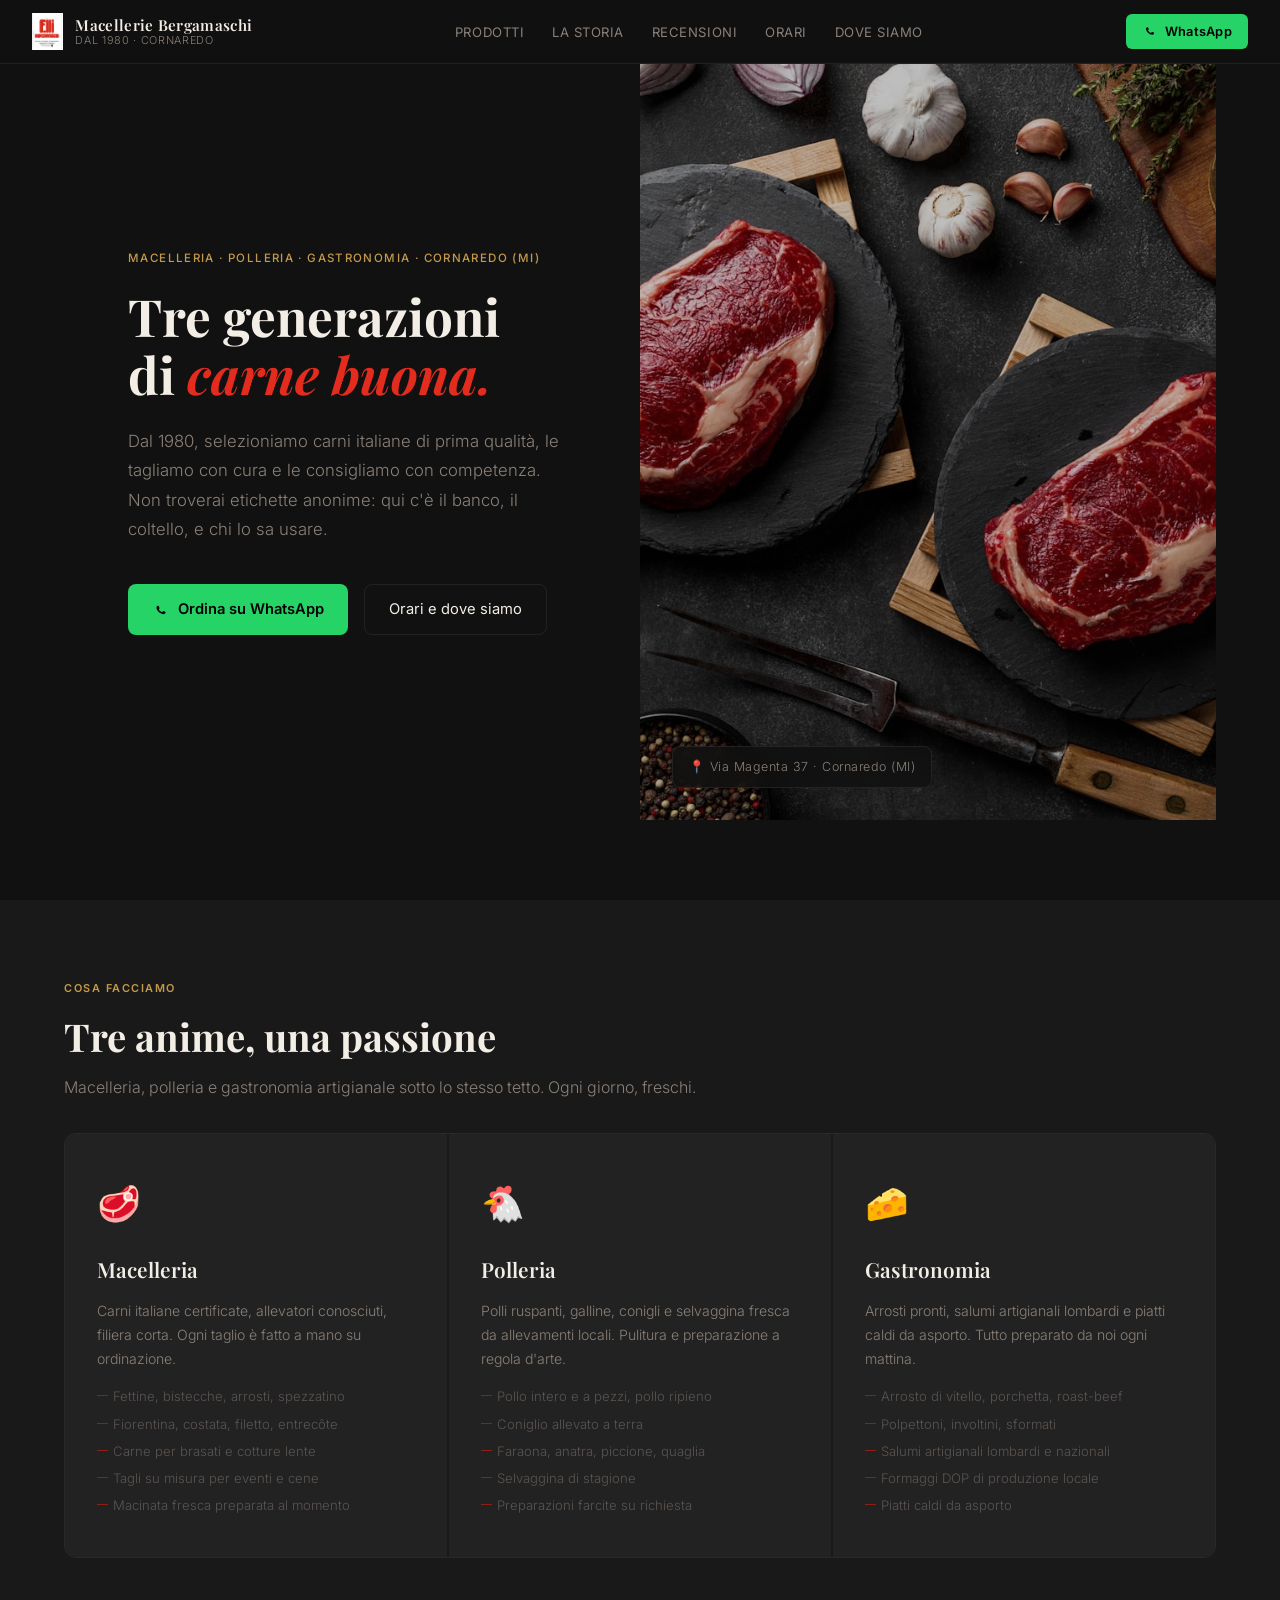
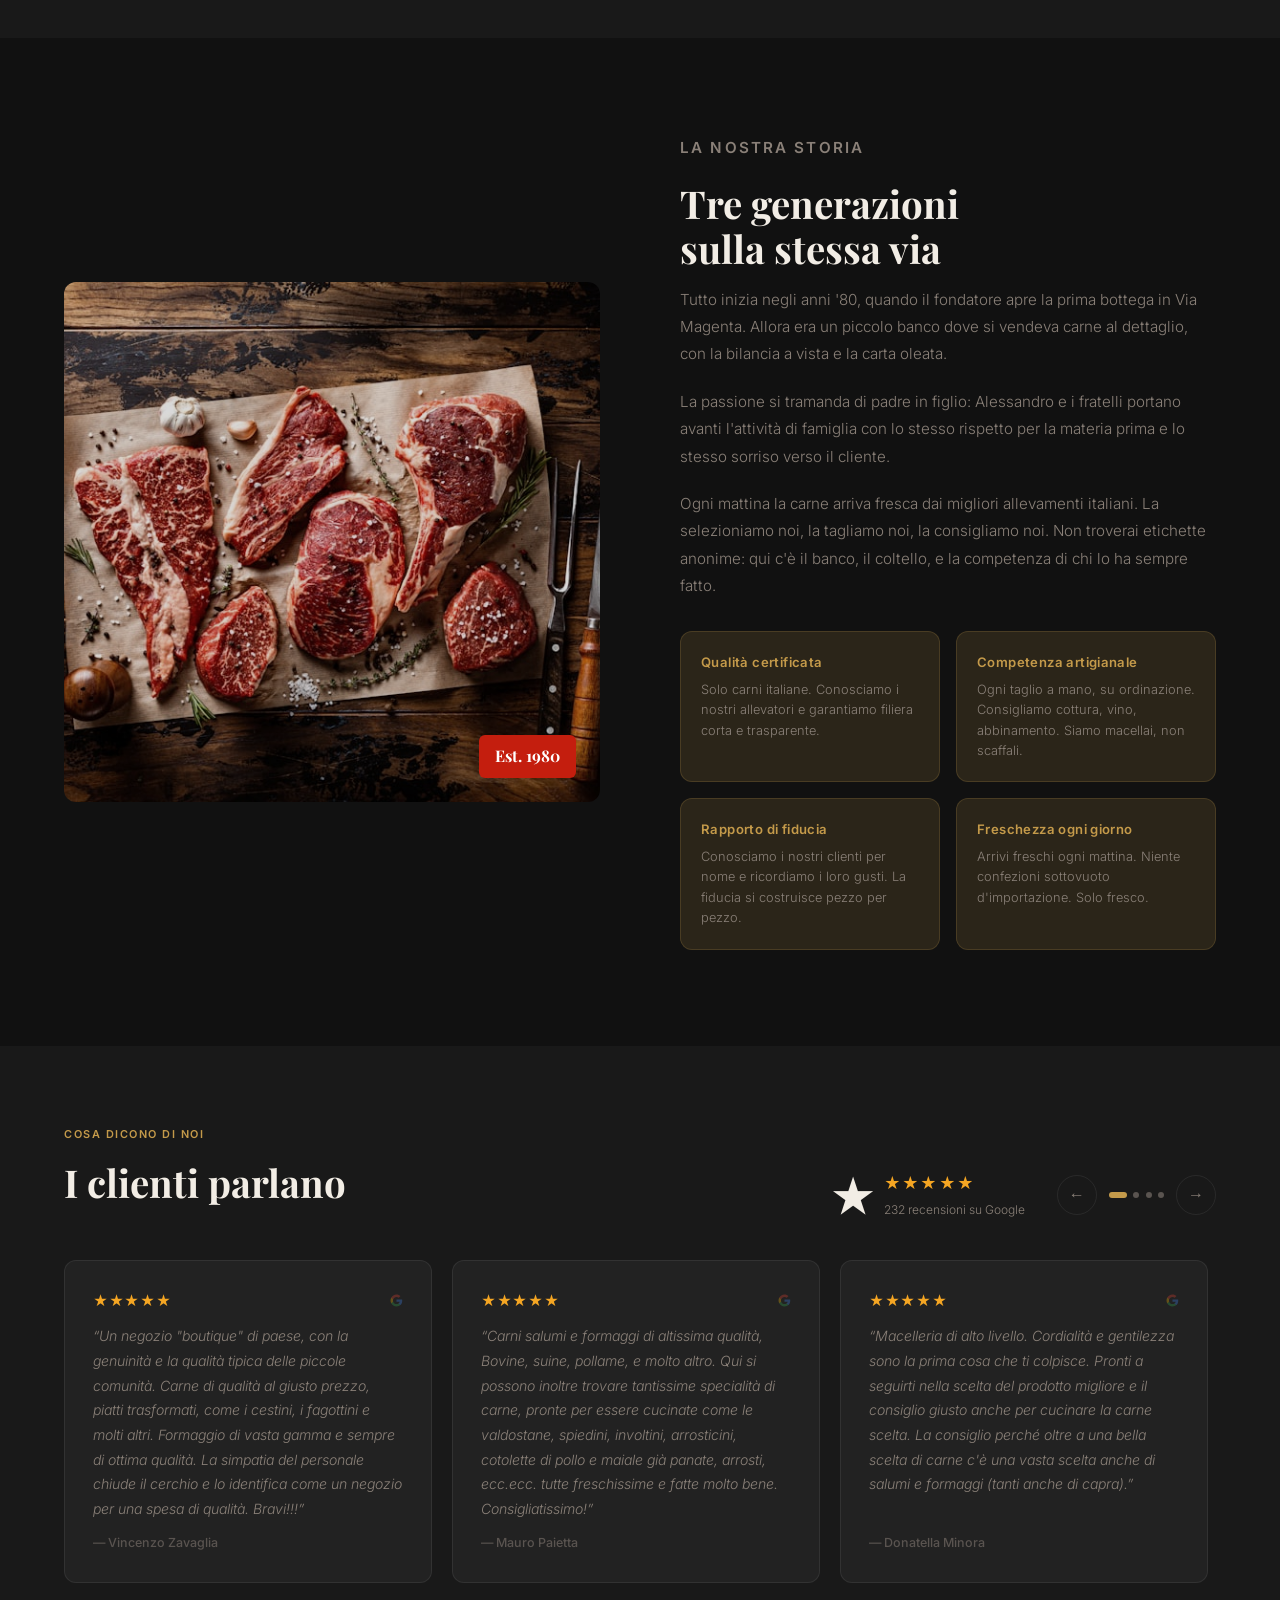
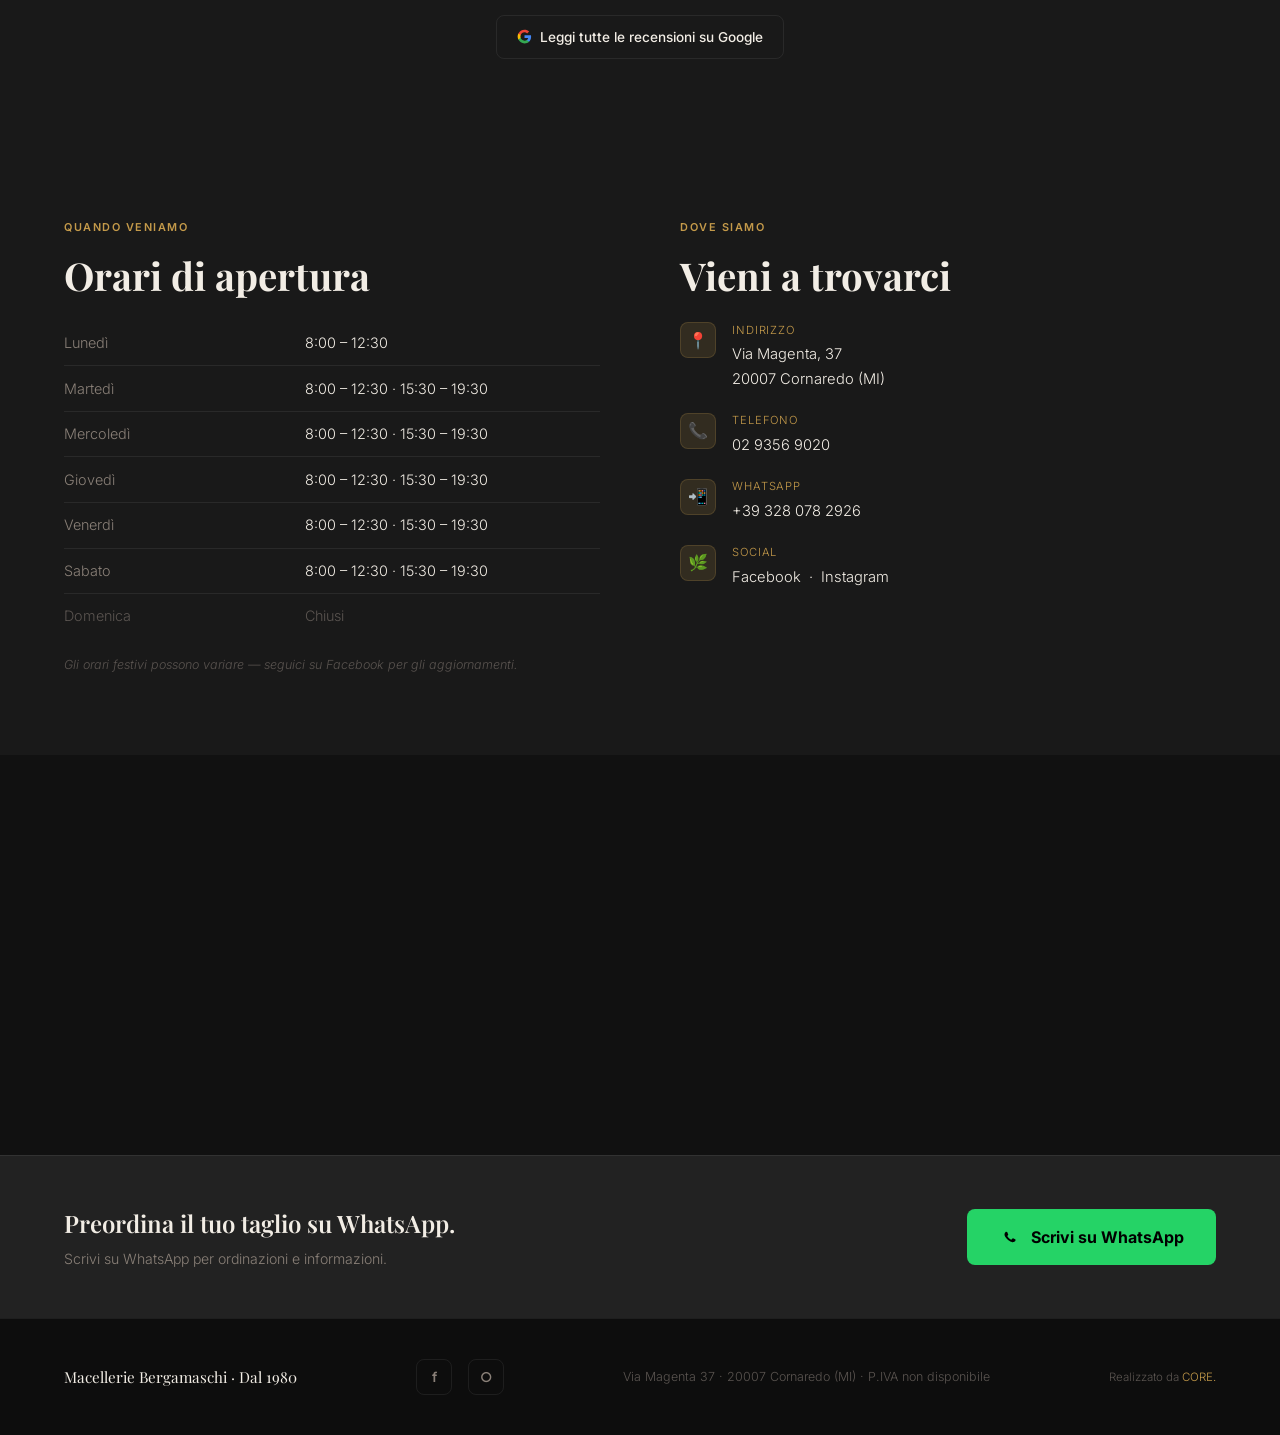
==== commit 17d2783c: "feat(assets): self-host hero/storia images — no external CDN dependency Download from Unsplash one-t" ====
--- a/index.html
+++ b/index.html
@@ -413,8 +413,8 @@
     </div>
   </div>
   <div class="hero-right" role="img" aria-label="Banco della macelleria Bergamaschi">
-    <img src="https://images.unsplash.com/photo-1615937657715-bc7b4b7962c1?auto=format&fit=crop&w=1400&q=80"
-         alt="Banco macelleria con tagli pregiati" loading="eager" fetchpriority="high">
+    <img src="assets/images/hero.jpg"
+         alt="Tagli di carne pregiati - Macelleria Bergamaschi" loading="eager" fetchpriority="high">
     <div class="hero-badge">&#128205; Via Magenta 37 &middot; Cornaredo (MI)</div>
   </div>
 </section>
@@ -469,8 +469,8 @@
 <!-- STORIA -->
 <section id="storia" aria-labelledby="storia-title">
   <div class="storia-image">
-    <img src="https://images.unsplash.com/photo-1558618666-fcd25c85cd64?auto=format&fit=crop&w=900&q=80"
-         alt="Macelleria Bergamaschi - il banco della carne" loading="lazy">
+    <img src="assets/images/storia.jpg"
+         alt="Macelleria Bergamaschi - lavorazione artigianale della carne" loading="lazy">
     <div class="storia-image-badge">Est. 1980</div>
   </div>
   <div class="storia-content">
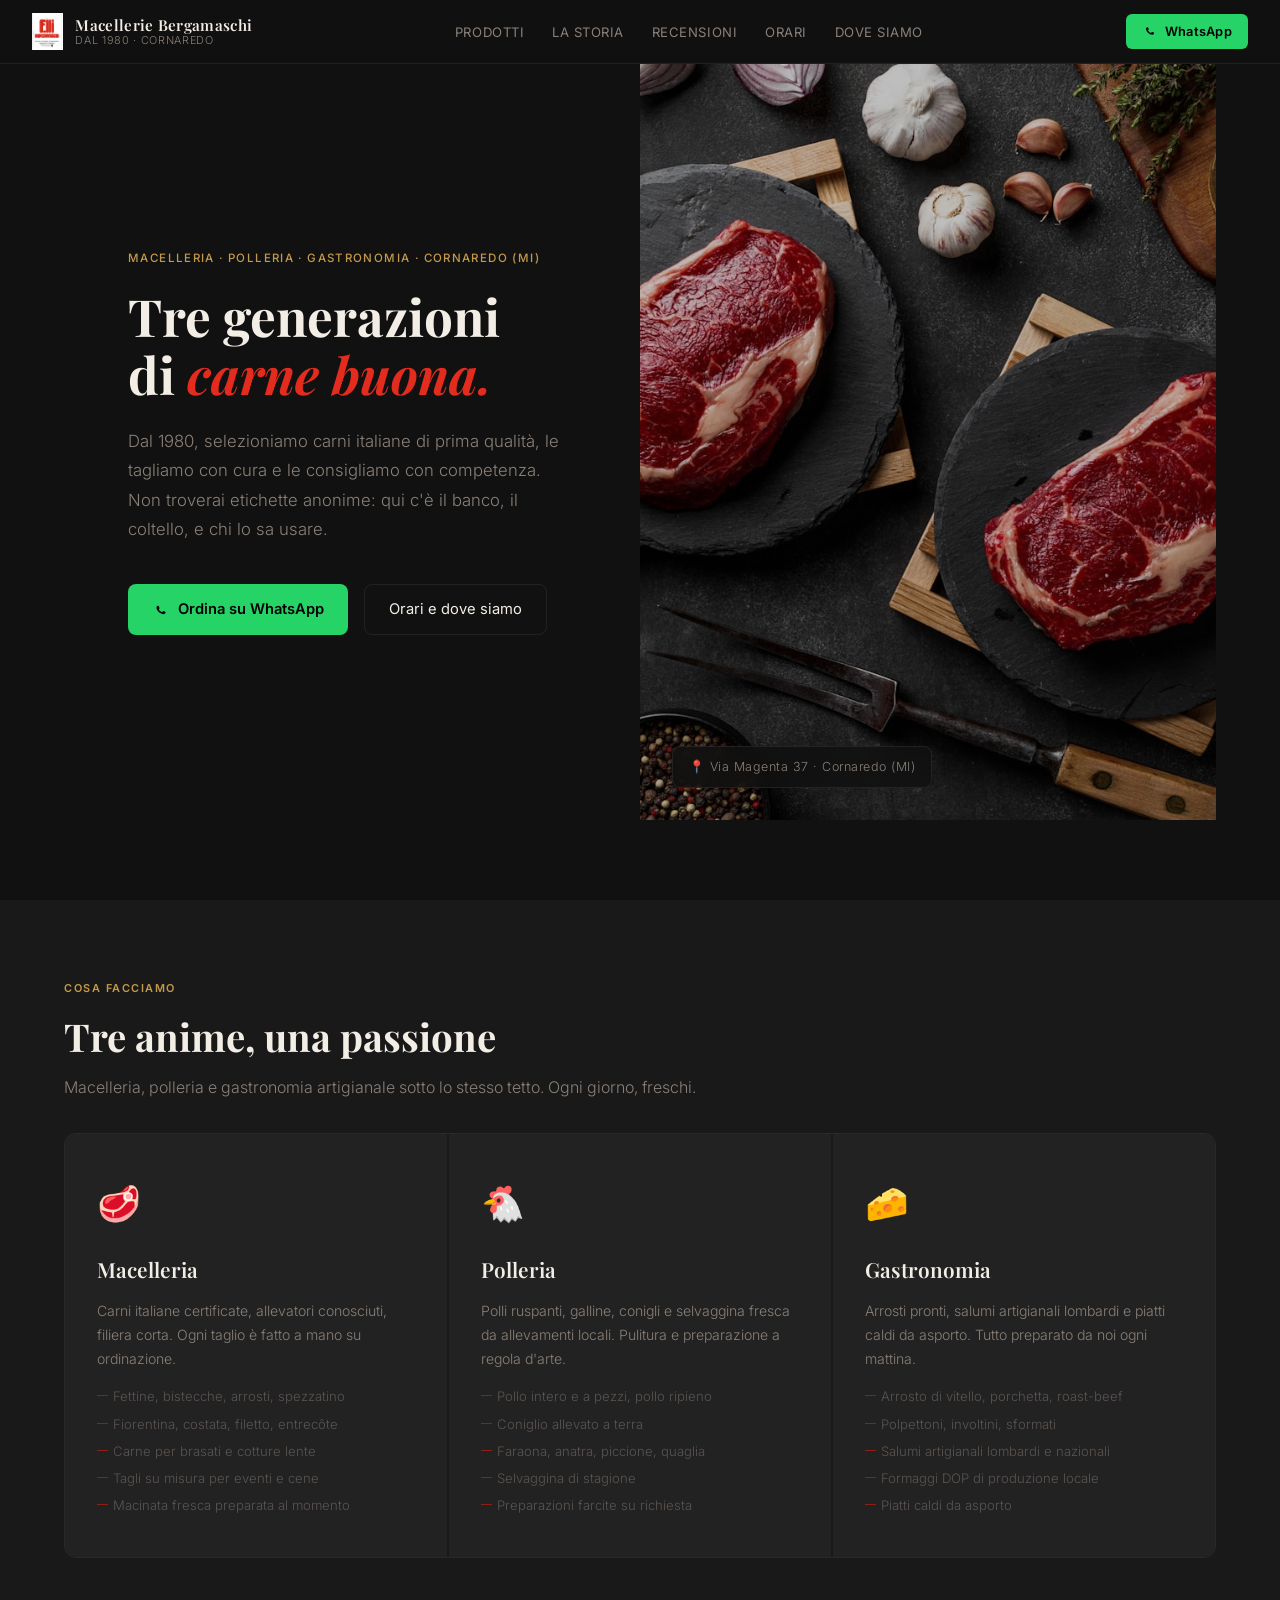
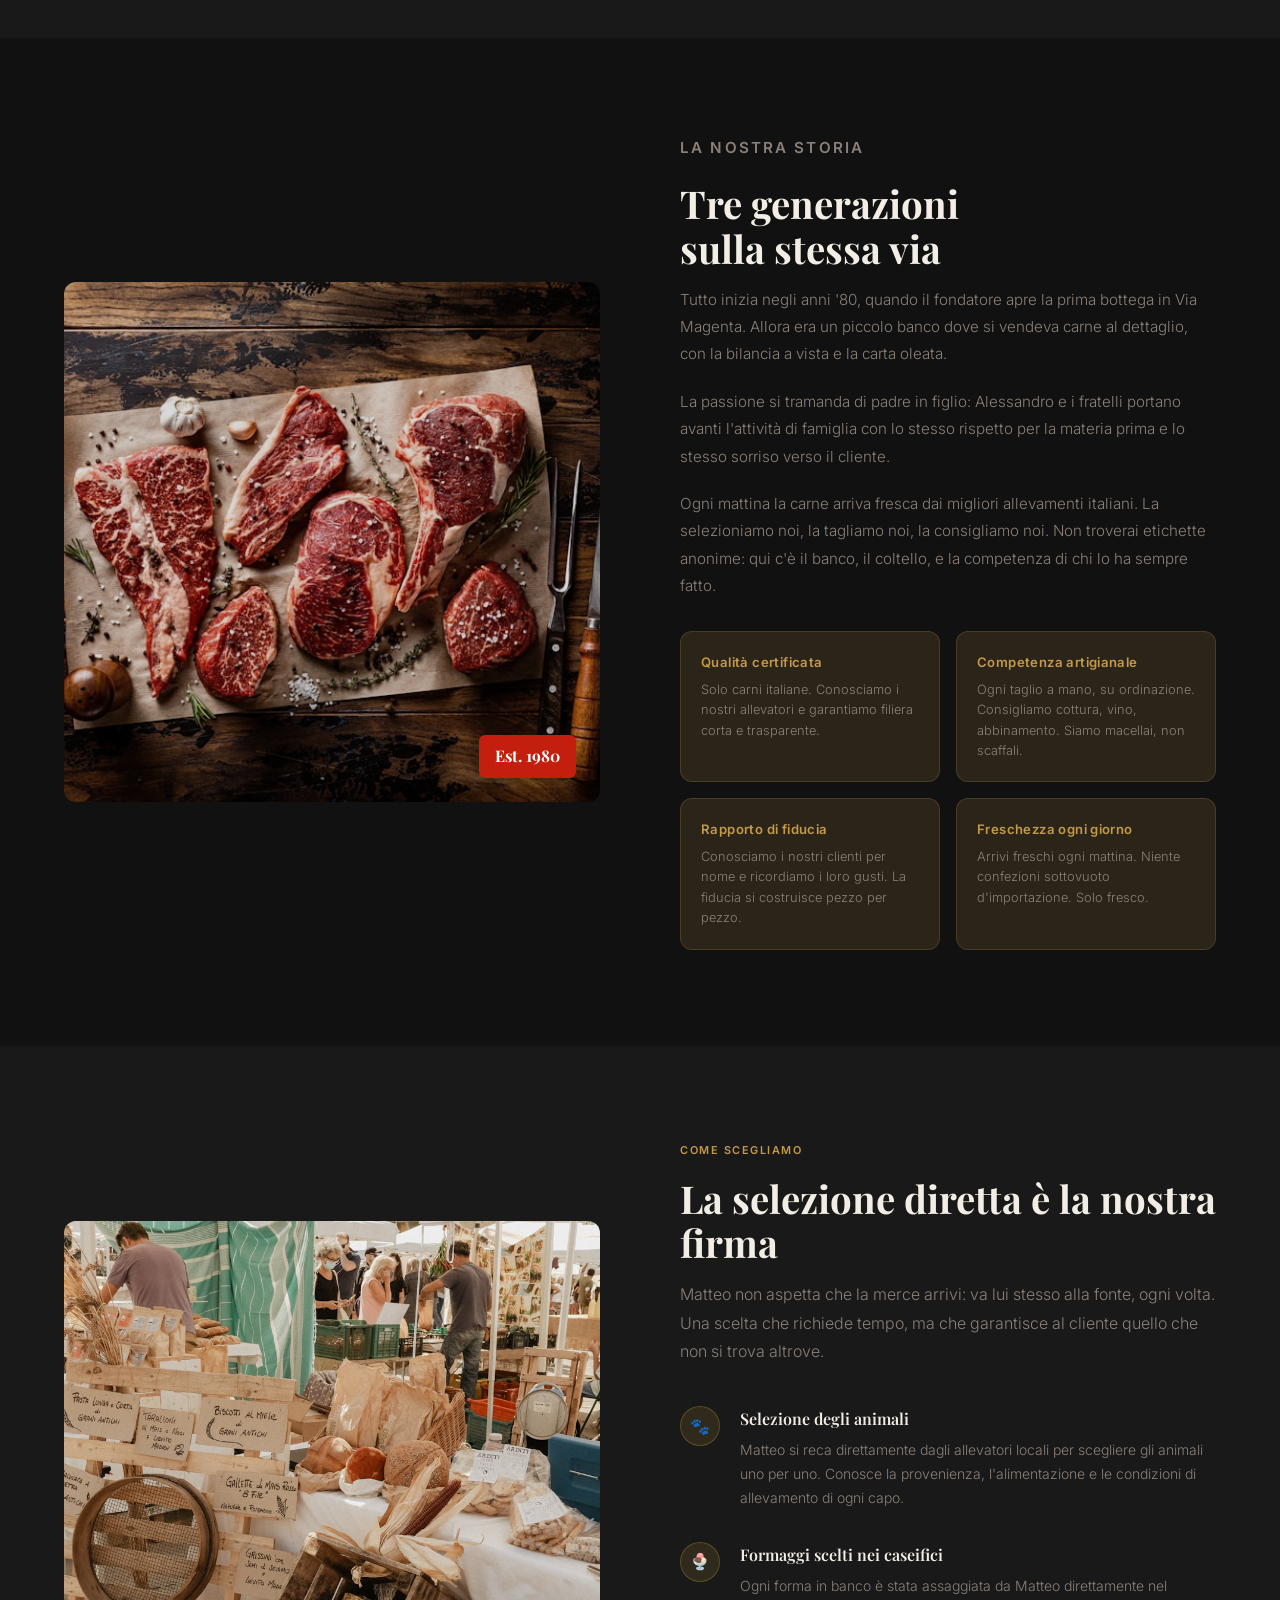
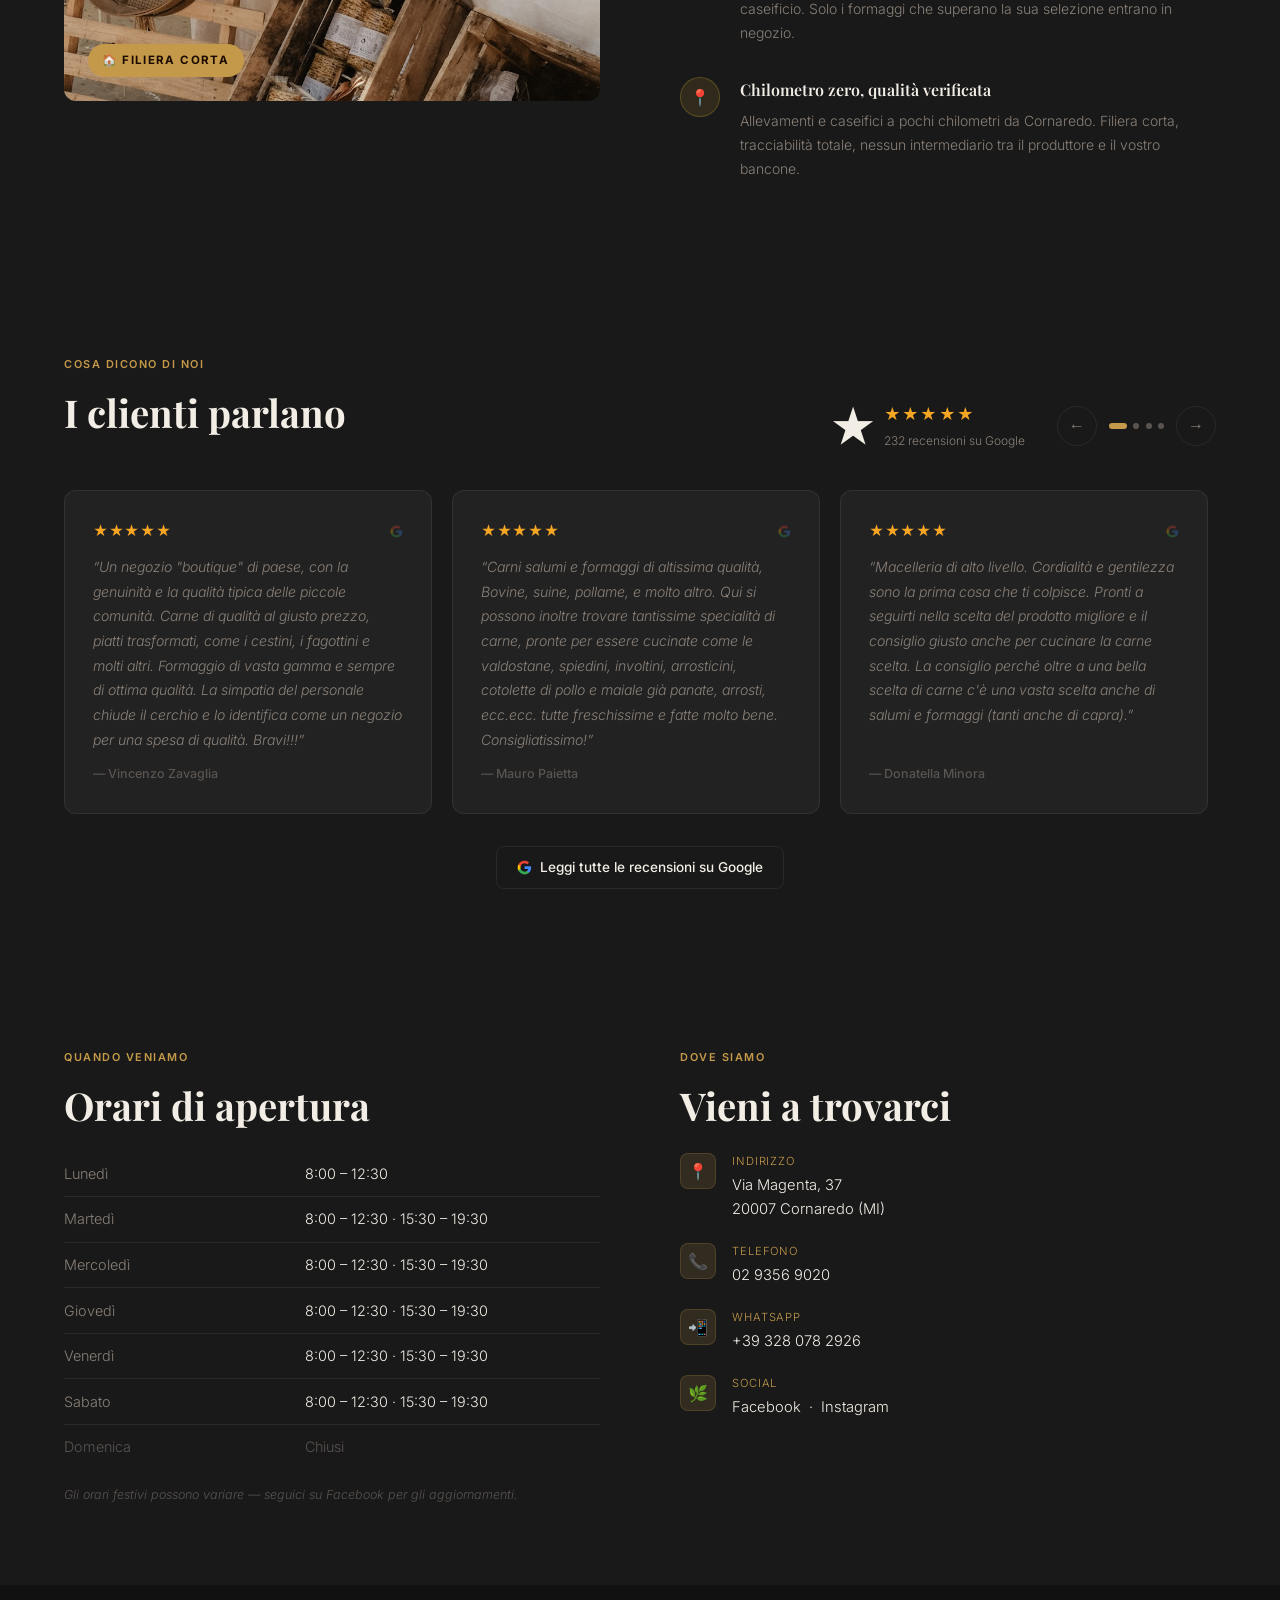
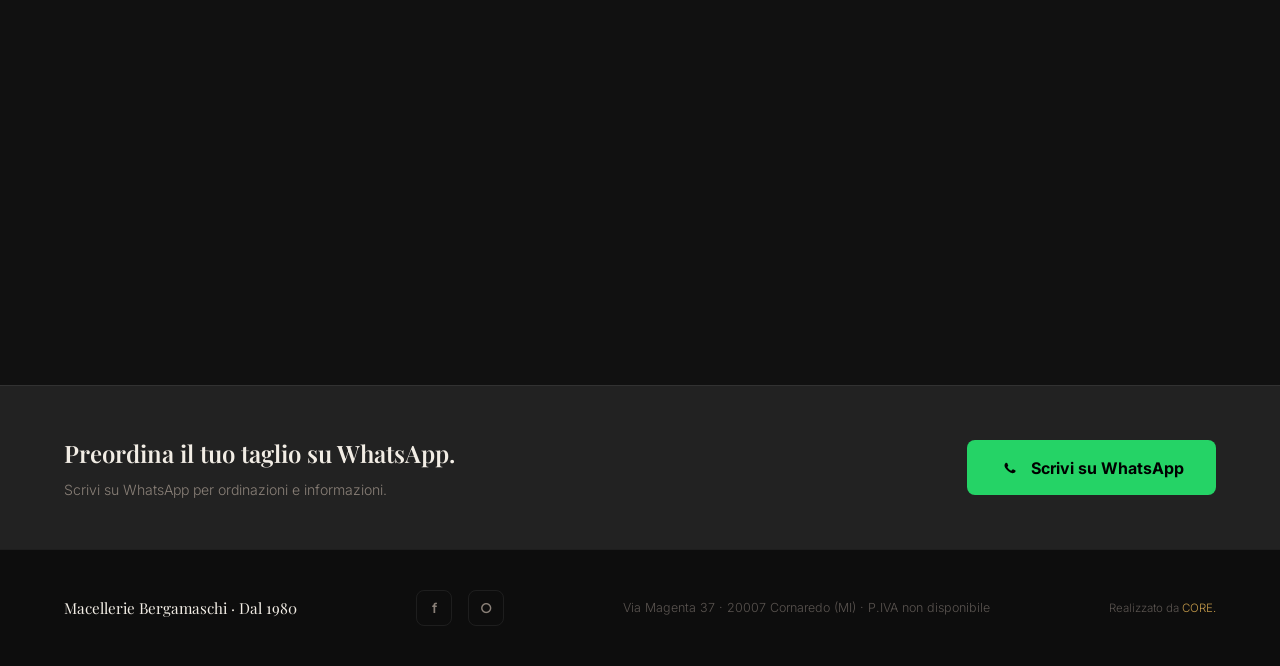
==== commit d6b68ace: "feat(sito): sezione 'Come scegliamo' — filiera corta, selezione diretta Matteo Nuova sezione tra #st" ====
--- a/index.html
+++ b/index.html
@@ -495,6 +495,58 @@
       <div class="valore-card" role="listitem">
         <div class="valore-title">Freschezza ogni giorno</div>
         <div class="valore-body">Arrivi freschi ogni mattina. Niente confezioni sottovuoto d&#39;importazione. Solo fresco.</div>
+      </div>
+    </div>
+  </div>
+</section>
+
+<!-- COME SCEGLIAMO -->
+<section id="selezione" aria-labelledby="selezione-title">
+  <style>
+    #selezione{padding:6rem 2rem;background:var(--surface)}
+    .selezione-inner{max-width:72rem;margin:0 auto;display:grid;grid-template-columns:1fr 1fr;gap:5rem;align-items:center}
+    .selezione-image-wrap{position:relative}
+    .selezione-image-wrap img{width:100%;height:480px;object-fit:cover;border-radius:var(--radius)}
+    .selezione-badge{position:absolute;bottom:1.5rem;left:1.5rem;background:var(--gold);color:#1a0a00;font-size:.72rem;font-weight:700;letter-spacing:.12em;text-transform:uppercase;padding:.45rem .9rem;border-radius:2rem}
+    .selezione-pillars{display:flex;flex-direction:column;gap:2rem;margin-top:2.5rem}
+    .pillar{display:flex;gap:1.25rem;align-items:flex-start}
+    .pillar-icon{flex-shrink:0;width:2.5rem;height:2.5rem;border-radius:50%;background:rgba(212,175,55,.12);border:1px solid rgba(212,175,55,.25);display:flex;align-items:center;justify-content:center;font-size:1rem}
+    .pillar-body{}
+    .pillar-title{font-family:'Playfair Display',Georgia,serif;font-size:1rem;font-weight:600;color:var(--text);margin-bottom:.35rem}
+    .pillar-text{font-size:.875rem;color:var(--muted);line-height:1.7}
+    @media(max-width:860px){.selezione-inner{grid-template-columns:1fr}.selezione-image-wrap img{height:300px}}
+  </style>
+  <div class="selezione-inner">
+    <div class="selezione-image-wrap">
+      <img src="assets/images/selezione.jpg" alt="Selezione diretta dei prodotti al mercato" loading="lazy">
+      <div class="selezione-badge">&#127968; Filiera corta</div>
+    </div>
+    <div>
+      <p class="section-label">Come scegliamo</p>
+      <h2 class="section-title" id="selezione-title">La selezione diretta è la nostra firma</h2>
+      <p style="color:var(--muted);line-height:1.8;margin-bottom:2rem">Matteo non aspetta che la merce arrivi: va lui stesso alla fonte, ogni volta. Una scelta che richiede tempo, ma che garantisce al cliente quello che non si trova altrove.</p>
+      <div class="selezione-pillars">
+        <div class="pillar">
+          <div class="pillar-icon">&#128062;</div>
+          <div class="pillar-body">
+            <div class="pillar-title">Selezione degli animali</div>
+            <div class="pillar-text">Matteo si reca direttamente dagli allevatori locali per scegliere gli animali uno per uno. Conosce la provenienza, l'alimentazione e le condizioni di allevamento di ogni capo.</div>
+          </div>
+        </div>
+        <div class="pillar">
+          <div class="pillar-icon">&#127848;</div>
+          <div class="pillar-body">
+            <div class="pillar-title">Formaggi scelti nei caseifici</div>
+            <div class="pillar-text">Ogni forma in banco è stata assaggiata da Matteo direttamente nel caseificio. Solo i formaggi che superano la sua selezione entrano in negozio.</div>
+          </div>
+        </div>
+        <div class="pillar">
+          <div class="pillar-icon">&#128205;</div>
+          <div class="pillar-body">
+            <div class="pillar-title">Chilometro zero, qualità verificata</div>
+            <div class="pillar-text">Allevamenti e caseifici a pochi chilometri da Cornaredo. Filiera corta, tracciabilità totale, nessun intermediario tra il produttore e il vostro bancone.</div>
+          </div>
+        </div>
       </div>
     </div>
   </div>
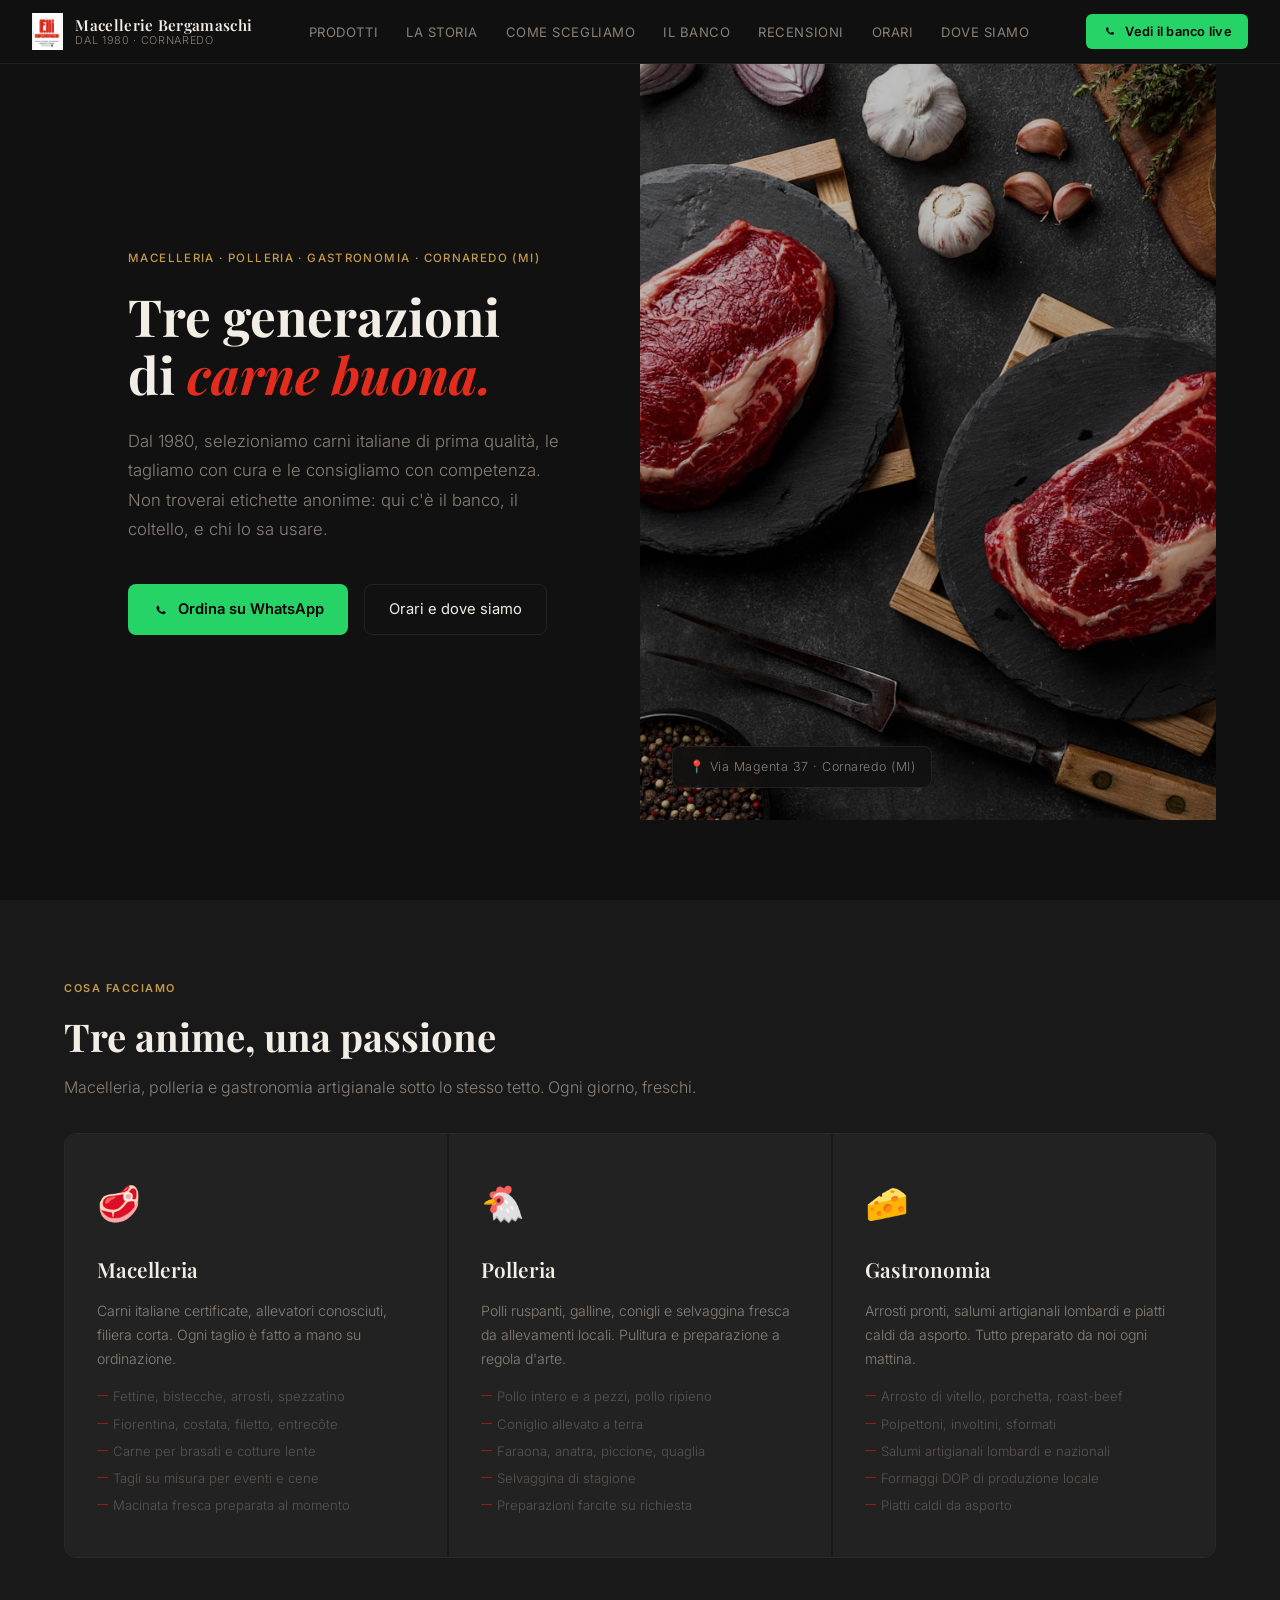
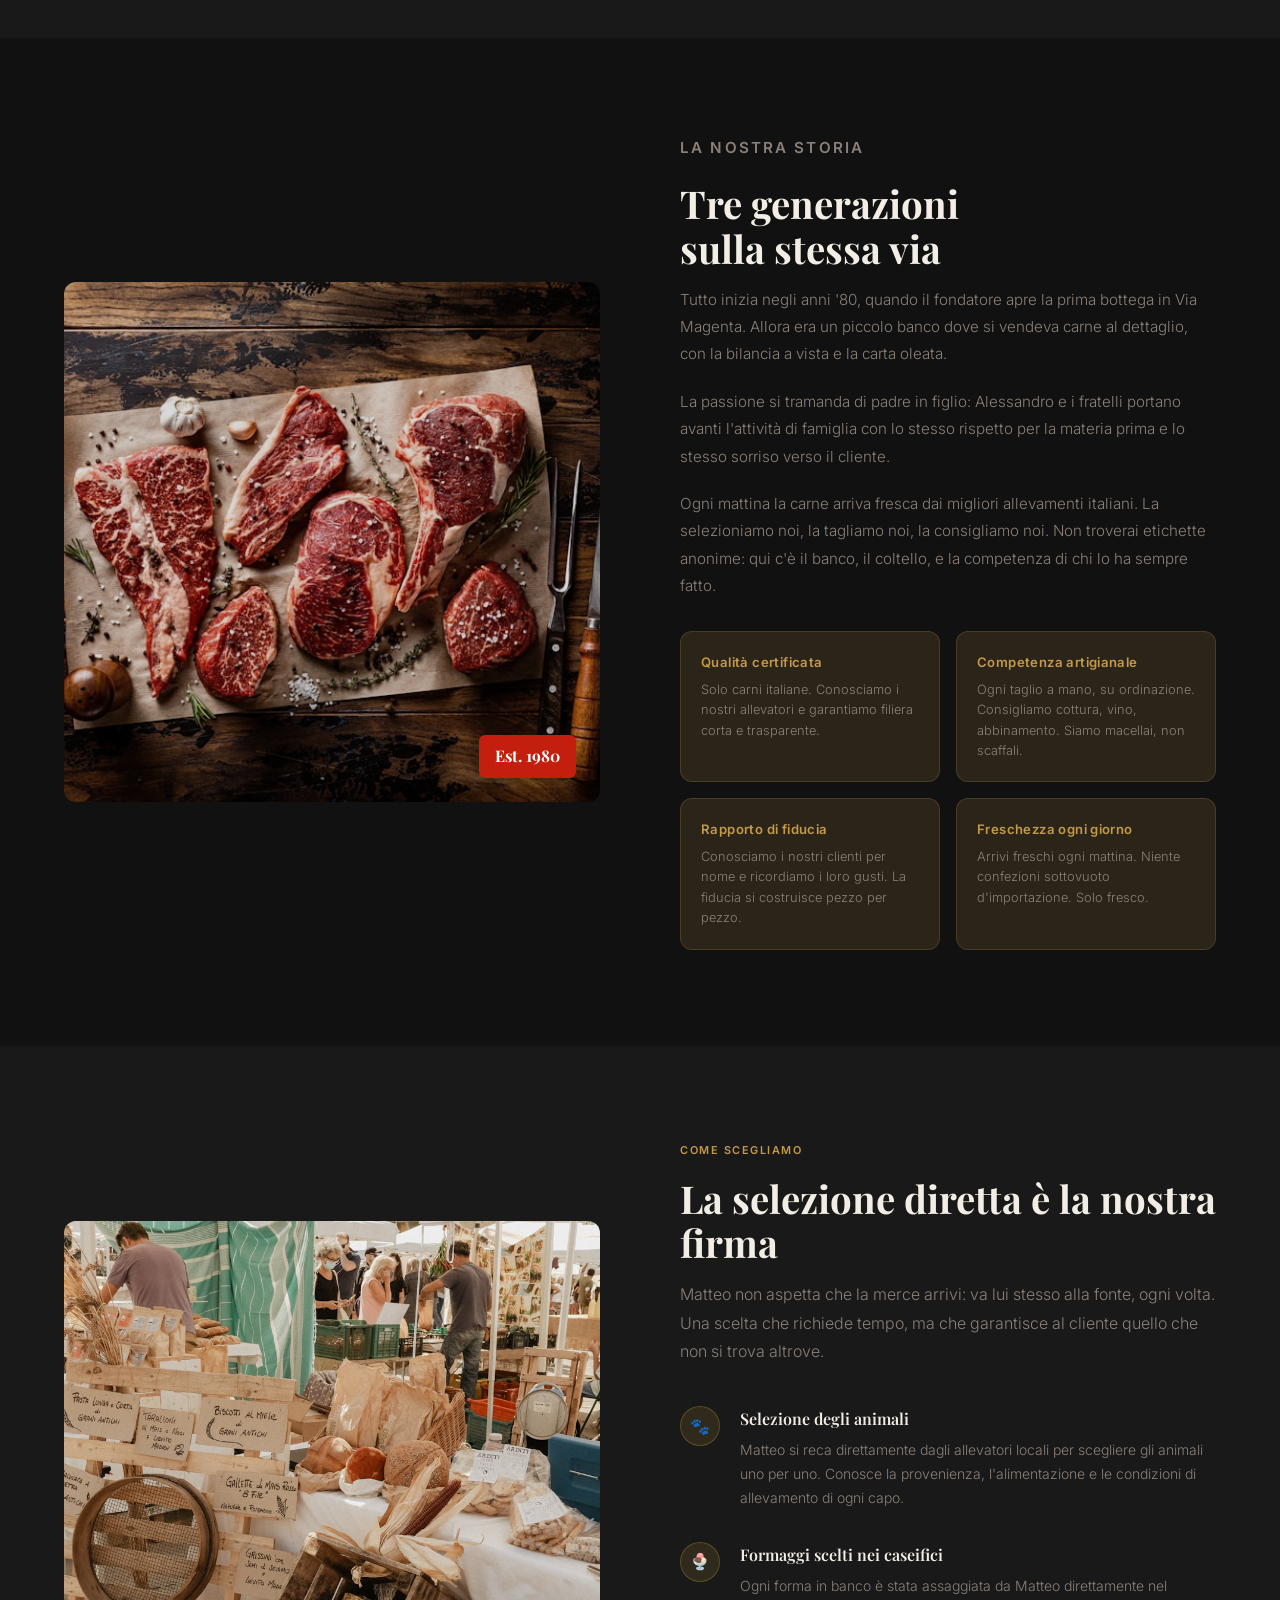
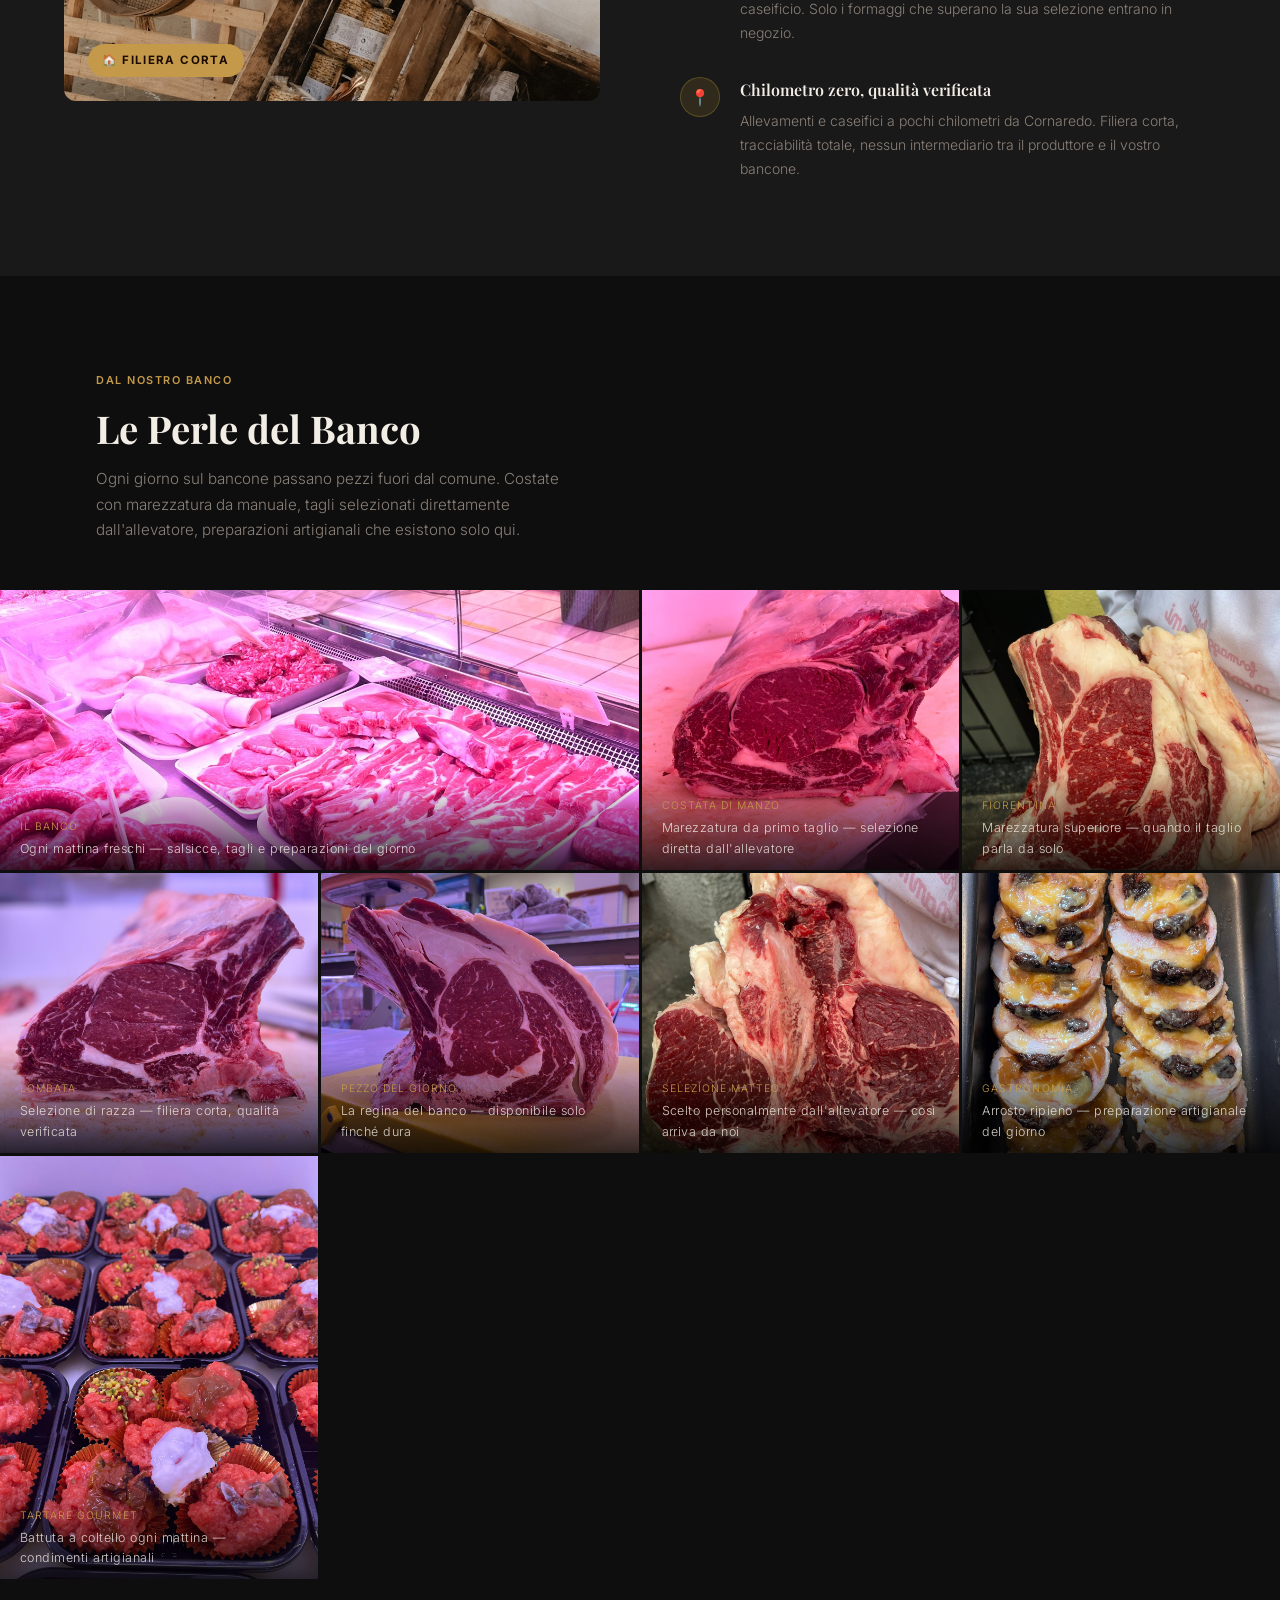
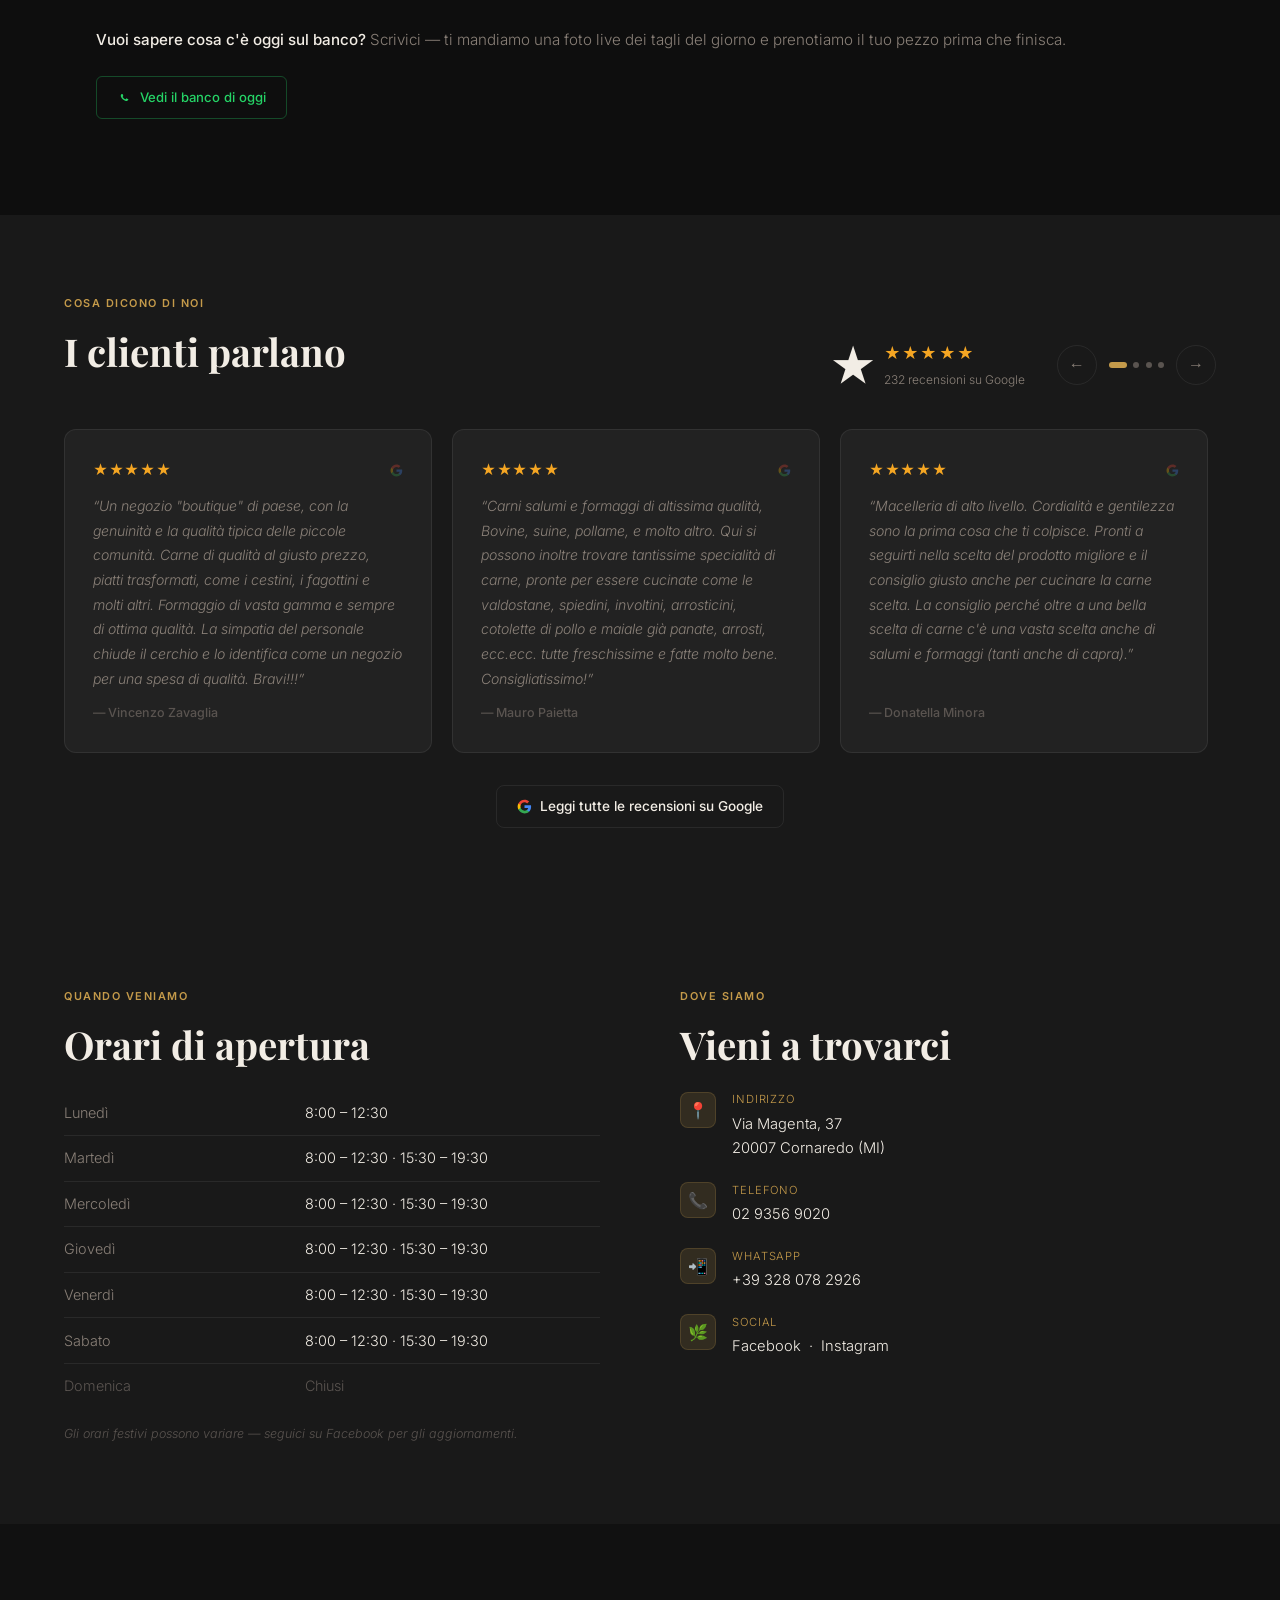
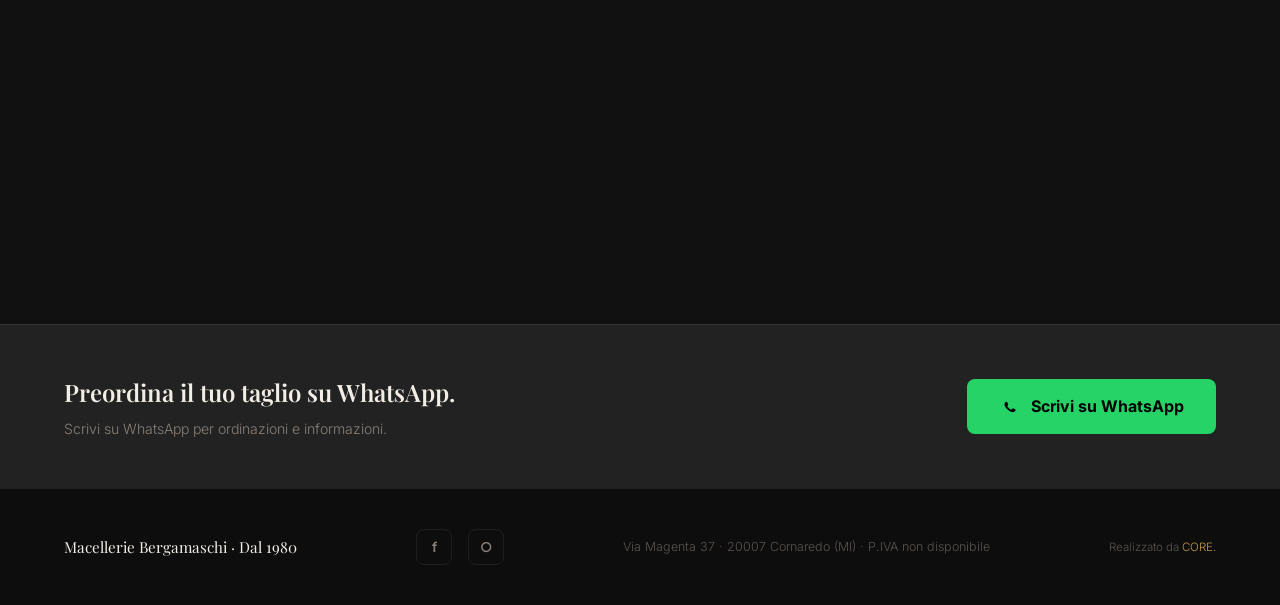
==== commit 7e839034: "feat(sito): sezione 'Le Perle del Banco' + nav link + WA CTA live - 8 foto reali WhatsApp (costata, " ====
--- a/index.html
+++ b/index.html
@@ -384,13 +384,15 @@
   <ul class="nav-links" role="list">
     <li><a href="#prodotti">Prodotti</a></li>
     <li><a href="#storia">La storia</a></li>
+    <li><a href="#selezione">Come scegliamo</a></li>
+    <li><a href="#perle">Il banco</a></li>
     <li><a href="#recensioni">Recensioni</a></li>
     <li><a href="#info">Orari</a></li>
     <li><a href="#contatti">Dove siamo</a></li>
   </ul>
-  <a href="https://wa.me/393280782926" class="nav-cta" target="_blank" rel="noopener" aria-label="Scrivici su WhatsApp">
+  <a href="https://wa.me/393280782926?text=Ciao%2C+vorrei+vedere+il+banco+di+oggi!" class="nav-cta" target="_blank" rel="noopener" aria-label="Scrivici su WhatsApp per vedere il banco live">
     <svg width="16" height="16" viewBox="0 0 24 24" fill="currentColor" aria-hidden="true"><path d="M17.472 14.382c-.297-.149-1.758-.867-2.03-.967-.273-.099-.471-.148-.67.15-.197.297-.767.966-.94 1.164-.173.199-.347.223-.644.075-.297-.15-1.255-.463-2.39-1.475-.883-.788-1.48-1.761-1.653-2.059-.173-.297-.018-.458.13-.606.134-.133.298-.347.446-.52.149-.174.198-.298.298-.497.099-.198.05-.371-.025-.52-.075-.149-.669-1.612-.916-2.207-.242-.579-.487-.5-.669-.51-.173-.008-.371-.01-.57-.01-.198 0-.52.074-.792.372-.272.297-1.04 1.016-1.04 2.479 0 1.462 1.065 2.875 1.213 3.074.149.198 2.096 3.2 5.077 4.487.709.306 1.262.489 1.694.625.712.227 1.36.195 1.871.118.571-.085 1.758-.719 2.006-1.413.248-.694.248-1.289.173-1.413-.074-.124-.272-.198-.57-.347"/></svg>
-    WhatsApp
+    Vedi il banco live
   </a>
 </nav>
 
@@ -549,6 +551,158 @@
         </div>
       </div>
     </div>
+  </div>
+</section>
+
+<!-- LE PERLE DEL BANCO -->
+<section id="perle" aria-labelledby="perle-title">
+  <style>
+    #perle { padding: 6rem 0; background: #0e0e0e; overflow: hidden; }
+    .perle-header { padding: 0 2rem; max-width: 72rem; margin: 0 auto 3rem; }
+    .perle-sub { font-size: .95rem; color: var(--muted); max-width: 52ch; margin-top: .75rem; }
+
+    /* GALLERY GRID */
+    .perle-grid {
+      display: grid;
+      grid-template-columns: repeat(4, 1fr);
+      grid-template-rows: 280px 280px;
+      gap: 3px;
+      max-width: 100%;
+    }
+    /* Bento layout: prima foto (banco) occupa 2 colonne */
+    .perle-item { position: relative; overflow: hidden; background: #1a1a1a; }
+    .perle-item:first-child { grid-column: span 2; }
+    .perle-item img {
+      width: 100%; height: 100%;
+      object-fit: cover;
+      transition: transform .6s cubic-bezier(.4,0,.2,1);
+      display: block;
+    }
+    .perle-item:hover img { transform: scale(1.04); }
+    .perle-caption {
+      position: absolute; bottom: 0; left: 0; right: 0;
+      background: linear-gradient(transparent, rgba(0,0,0,.82));
+      padding: 2rem 1.25rem .9rem;
+      font-size: .78rem; color: rgba(242,237,229,.85);
+      letter-spacing: .04em;
+      transform: translateY(4px);
+      transition: transform .3s;
+    }
+    .perle-item:hover .perle-caption { transform: translateY(0); }
+    .perle-caption-label {
+      font-size: .65rem; color: var(--gold);
+      letter-spacing: .1em; text-transform: uppercase;
+      margin-bottom: .25rem;
+    }
+
+    /* CTA banner */
+    .perle-cta-bar {
+      max-width: 72rem; margin: 3rem auto 0;
+      padding: 0 2rem;
+      display: flex; align-items: center; justify-content: space-between;
+      gap: 1.5rem; flex-wrap: wrap;
+    }
+    .perle-cta-text { font-size: .95rem; color: var(--muted); }
+    .perle-cta-text strong { color: var(--text); font-weight: 500; }
+    .btn-perle-wa {
+      display: inline-flex; align-items: center; gap: .5rem;
+      border: 1px solid rgba(37,211,102,.3); color: #25D366;
+      padding: .6rem 1.25rem; border-radius: 6px;
+      font-size: .82rem; font-weight: 500;
+      transition: background .2s, border-color .2s;
+      white-space: nowrap;
+    }
+    .btn-perle-wa:hover { background: rgba(37,211,102,.08); border-color: #25D366; }
+
+    @media(max-width:760px){
+      .perle-grid {
+        grid-template-columns: 1fr 1fr;
+        grid-template-rows: repeat(4, 220px);
+      }
+      .perle-item:first-child { grid-column: span 2; }
+    }
+  </style>
+
+  <div class="perle-header">
+    <p class="section-label">Dal nostro banco</p>
+    <h2 class="section-title" id="perle-title">Le Perle del Banco</h2>
+    <p class="perle-sub">Ogni giorno sul bancone passano pezzi fuori dal comune. Costate con marezzatura da manuale, tagli selezionati direttamente dall'allevatore, preparazioni artigianali che esistono solo qui.</p>
+  </div>
+
+  <div class="perle-grid" role="list" aria-label="Galleria prodotti">
+
+    <div class="perle-item" role="listitem">
+      <img src="assets/images/banco/banco.jpg" alt="Il banco della Macelleria Bergamaschi" loading="lazy">
+      <div class="perle-caption">
+        <div class="perle-caption-label">Il banco</div>
+        Ogni mattina freschi — salsicce, tagli e preparazioni del giorno
+      </div>
+    </div>
+
+    <div class="perle-item" role="listitem">
+      <img src="assets/images/banco/costata-1.jpg" alt="Costata di manzo con marezzatura pregiata" loading="lazy">
+      <div class="perle-caption">
+        <div class="perle-caption-label">Costata di manzo</div>
+        Marezzatura da primo taglio — selezione diretta dall'allevatore
+      </div>
+    </div>
+
+    <div class="perle-item" role="listitem">
+      <img src="assets/images/banco/taglio-mano-2.jpg" alt="Fiorentina con marezzatura superiore" loading="lazy">
+      <div class="perle-caption">
+        <div class="perle-caption-label">Fiorentina</div>
+        Marezzatura superiore — quando il taglio parla da solo
+      </div>
+    </div>
+
+    <div class="perle-item" role="listitem">
+      <img src="assets/images/banco/costata-2.jpg" alt="Lombata di manzo su tagliere" loading="lazy">
+      <div class="perle-caption">
+        <div class="perle-caption-label">Lombata</div>
+        Selezione di razza — filiera corta, qualità verificata
+      </div>
+    </div>
+
+    <div class="perle-item" role="listitem">
+      <img src="assets/images/banco/costata-grande.jpg" alt="Costata intera in piedi — pezzo eccezionale" loading="lazy">
+      <div class="perle-caption">
+        <div class="perle-caption-label">Pezzo del giorno</div>
+        La regina del banco — disponibile solo finché dura
+      </div>
+    </div>
+
+    <div class="perle-item" role="listitem">
+      <img src="assets/images/banco/taglio-mano-1.jpg" alt="Macellaio con taglio di manzo eccezionale" loading="lazy">
+      <div class="perle-caption">
+        <div class="perle-caption-label">Selezione Matteo</div>
+        Scelto personalmente dall'allevatore — così arriva da noi
+      </div>
+    </div>
+
+    <div class="perle-item" role="listitem">
+      <img src="assets/images/banco/arrosto-ripieno.jpg" alt="Arrosto ripieno artigianale della gastronomia" loading="lazy">
+      <div class="perle-caption">
+        <div class="perle-caption-label">Gastronomia</div>
+        Arrosto ripieno — preparazione artigianale del giorno
+      </div>
+    </div>
+
+    <div class="perle-item" role="listitem">
+      <img src="assets/images/banco/tartare.jpg" alt="Tartare gourmet in vassoi pronti" loading="lazy">
+      <div class="perle-caption">
+        <div class="perle-caption-label">Tartare gourmet</div>
+        Battuta a coltello ogni mattina — condimenti artigianali
+      </div>
+    </div>
+
+  </div>
+
+  <div class="perle-cta-bar">
+    <p class="perle-cta-text"><strong>Vuoi sapere cosa c'è oggi sul banco?</strong> Scrivici — ti mandiamo una foto live dei tagli del giorno e prenotiamo il tuo pezzo prima che finisca.</p>
+    <a href="https://wa.me/393280782926?text=Ciao%2C+cosa+c%27%C3%A8+oggi+sul+banco%3F" class="btn-perle-wa" target="_blank" rel="noopener">
+      <svg width="15" height="15" viewBox="0 0 24 24" fill="currentColor" aria-hidden="true"><path d="M17.472 14.382c-.297-.149-1.758-.867-2.03-.967-.273-.099-.471-.148-.67.15-.197.297-.767.966-.94 1.164-.173.199-.347.223-.644.075-.297-.15-1.255-.463-2.39-1.475-.883-.788-1.48-1.761-1.653-2.059-.173-.297-.018-.458.13-.606.134-.133.298-.347.446-.52.149-.174.198-.298.298-.497.099-.198.05-.371-.025-.52-.075-.149-.669-1.612-.916-2.207-.242-.579-.487-.5-.669-.51-.173-.008-.371-.01-.57-.01-.198 0-.52.074-.792.372-.272.297-1.04 1.016-1.04 2.479 0 1.462 1.065 2.875 1.213 3.074.149.198 2.096 3.2 5.077 4.487.709.306 1.262.489 1.694.625.712.227 1.36.195 1.871.118.571-.085 1.758-.719 2.006-1.413.248-.694.248-1.289.173-1.413-.074-.124-.272-.198-.57-.347"/></svg>
+      Vedi il banco di oggi
+    </a>
   </div>
 </section>
 
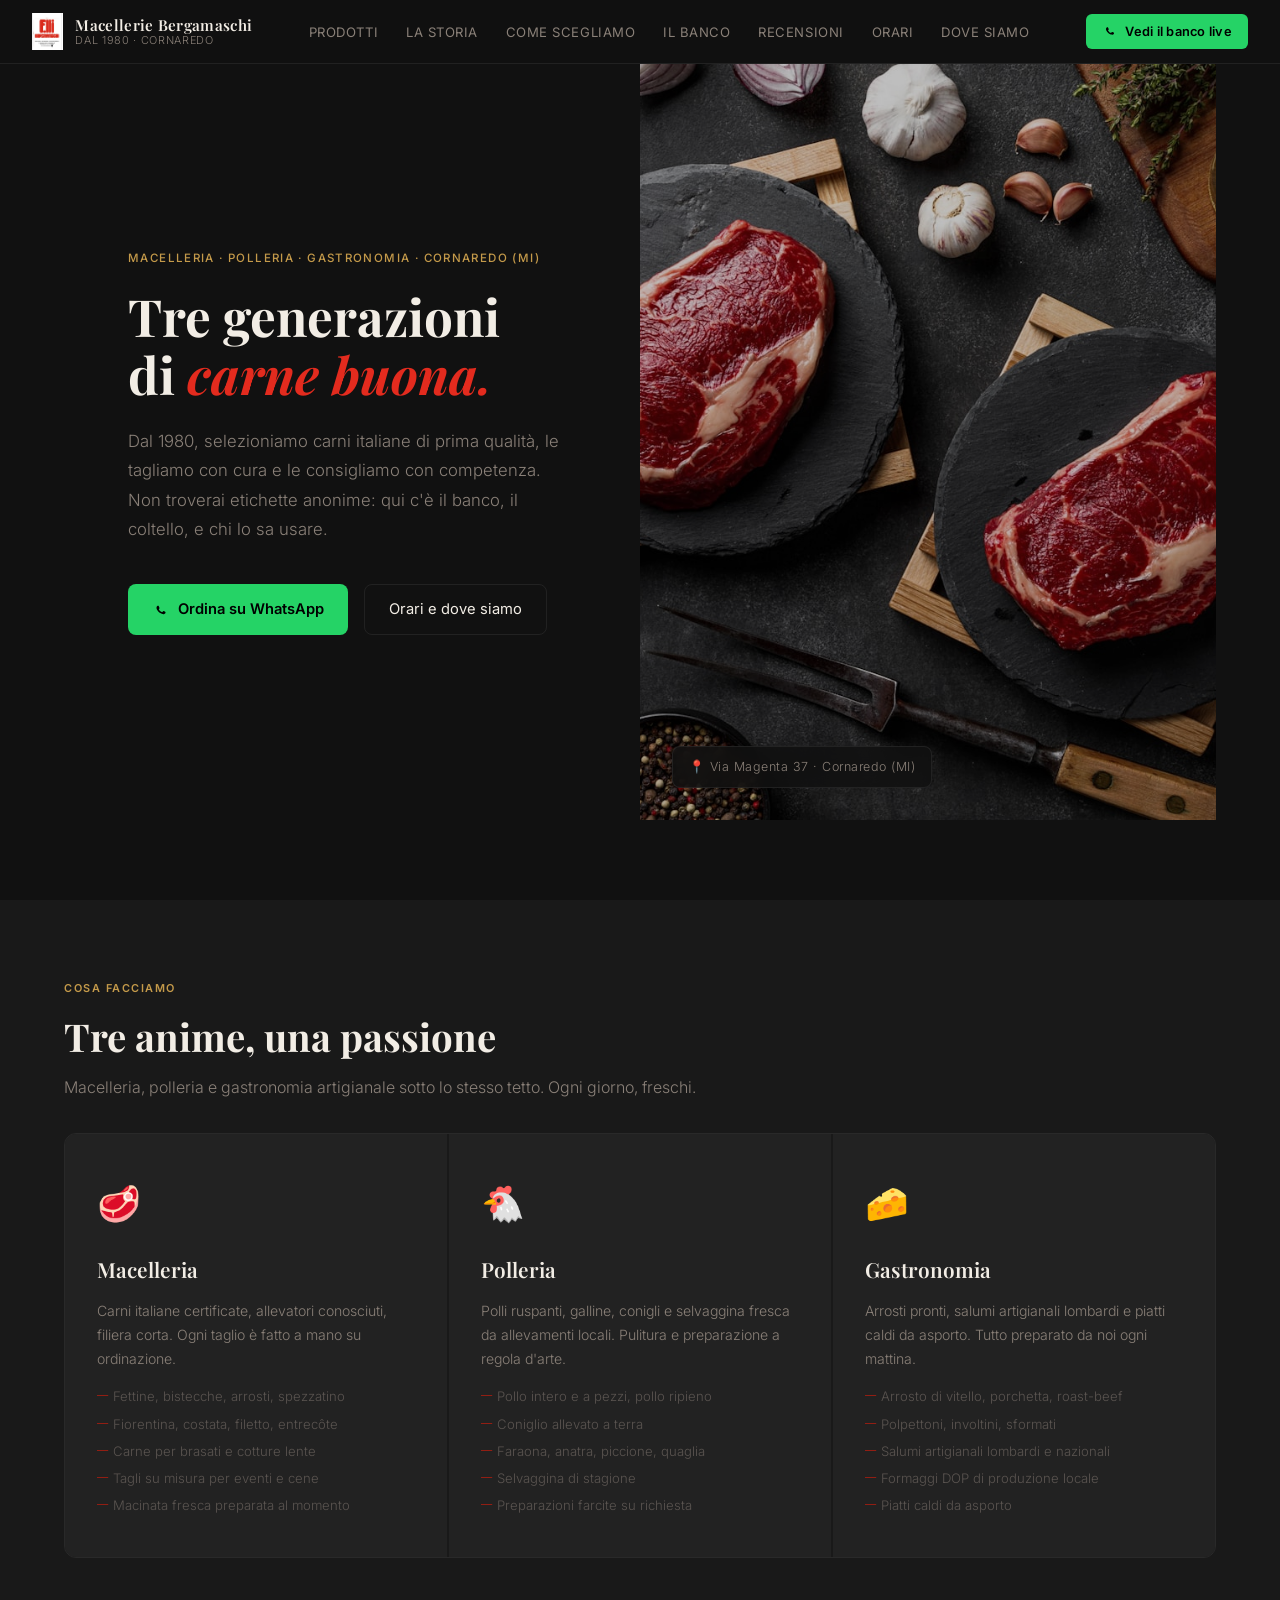
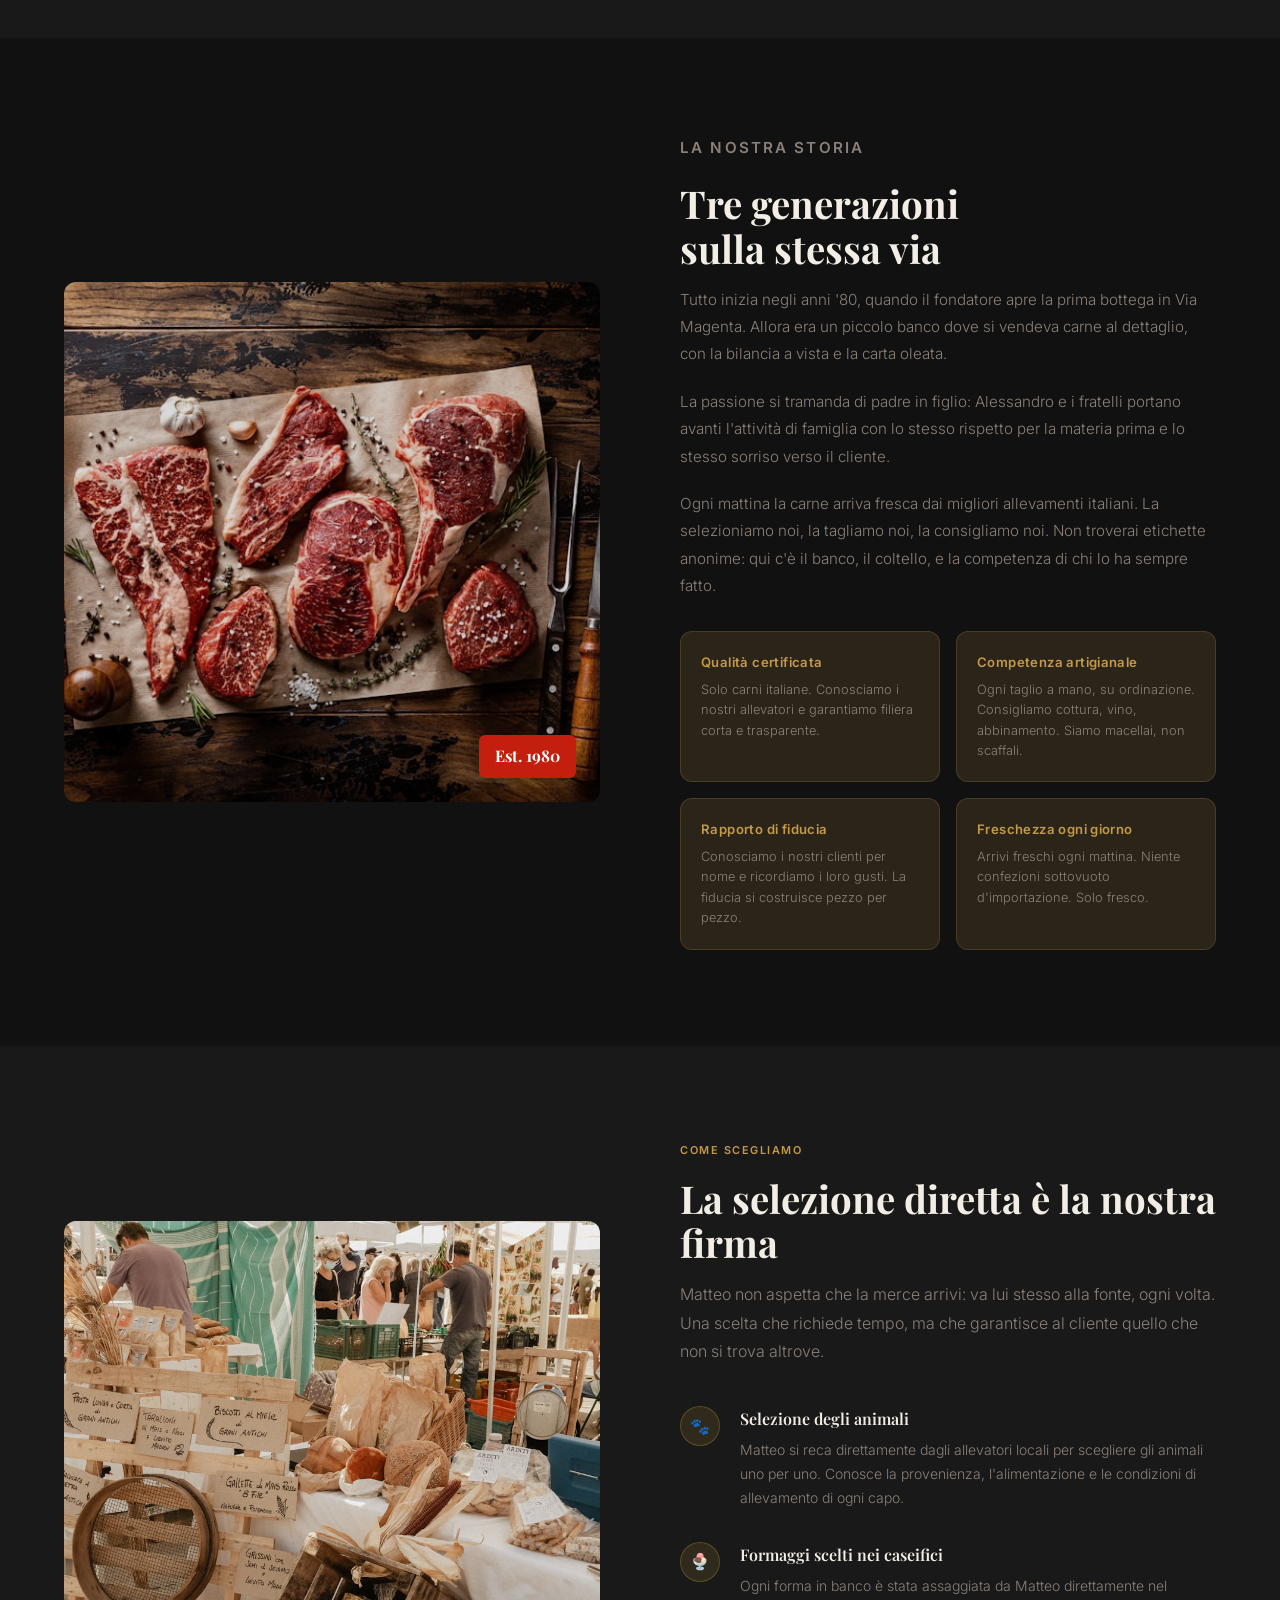
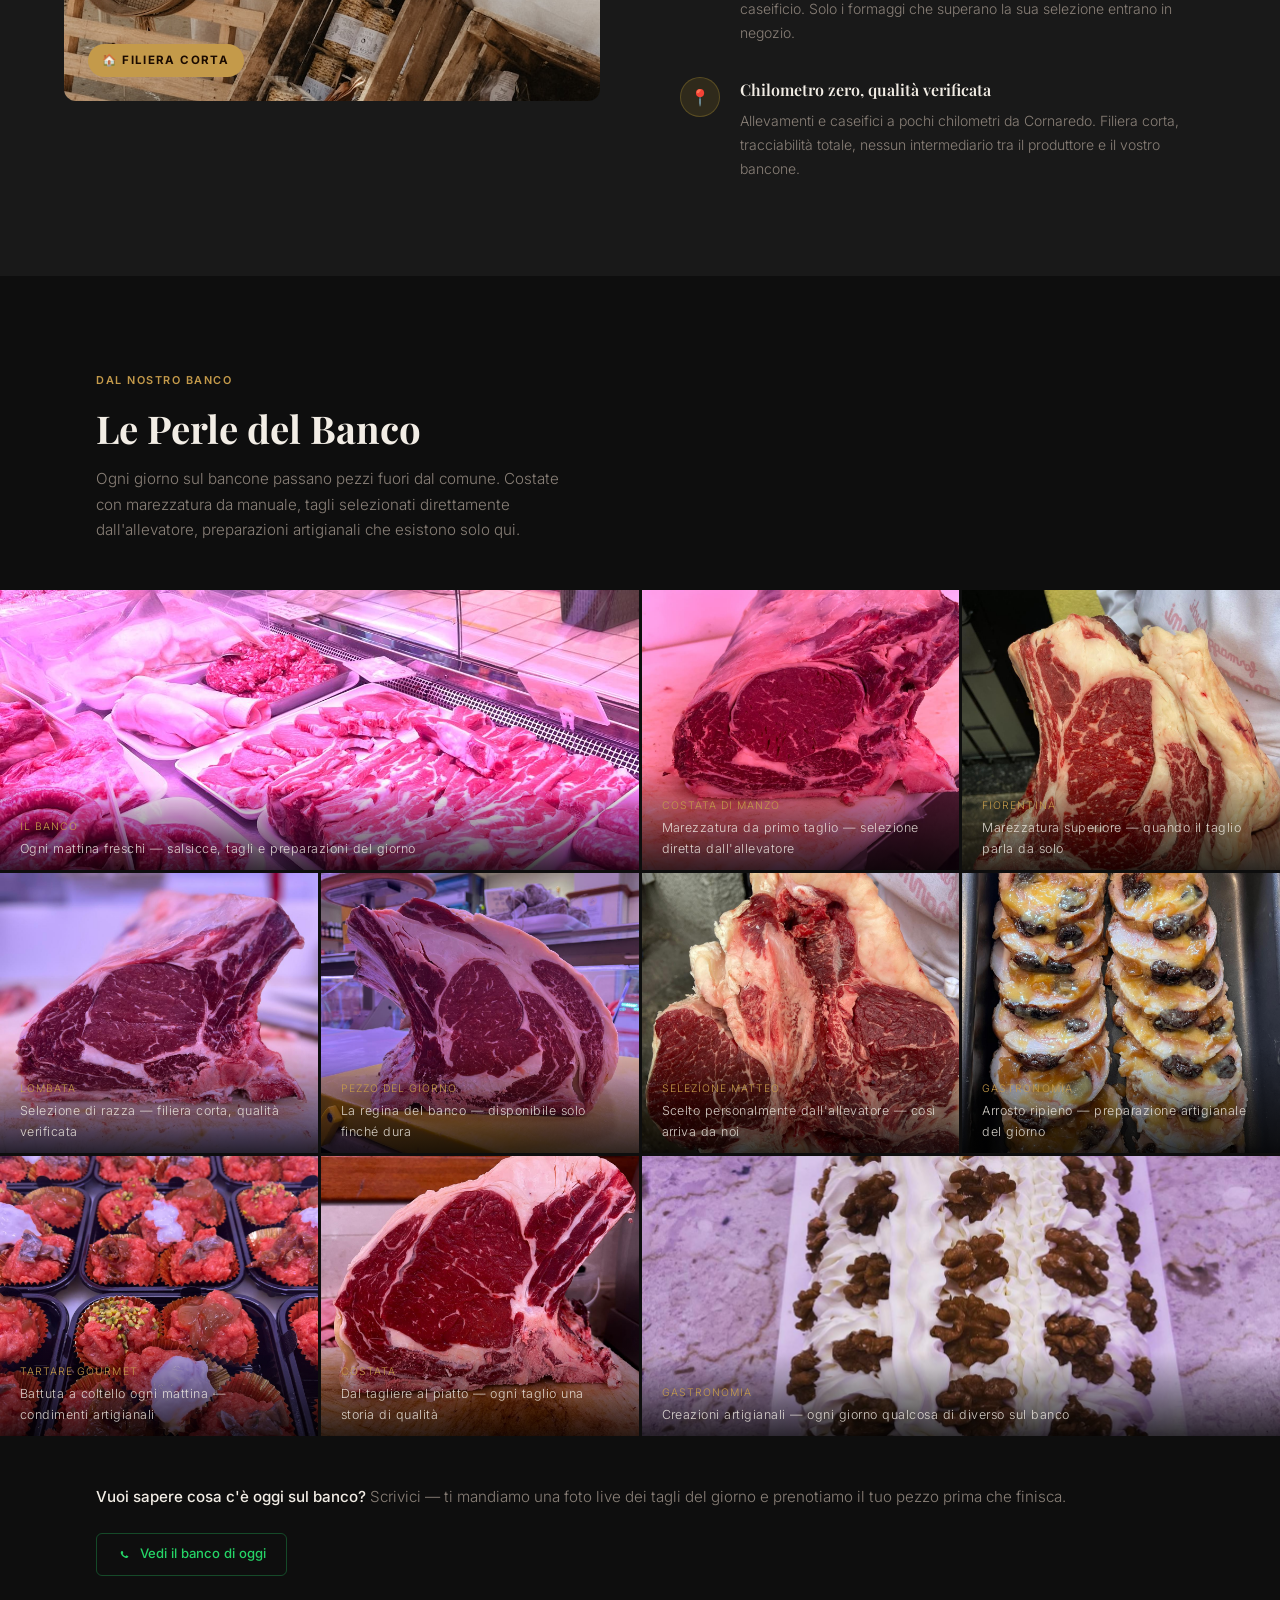
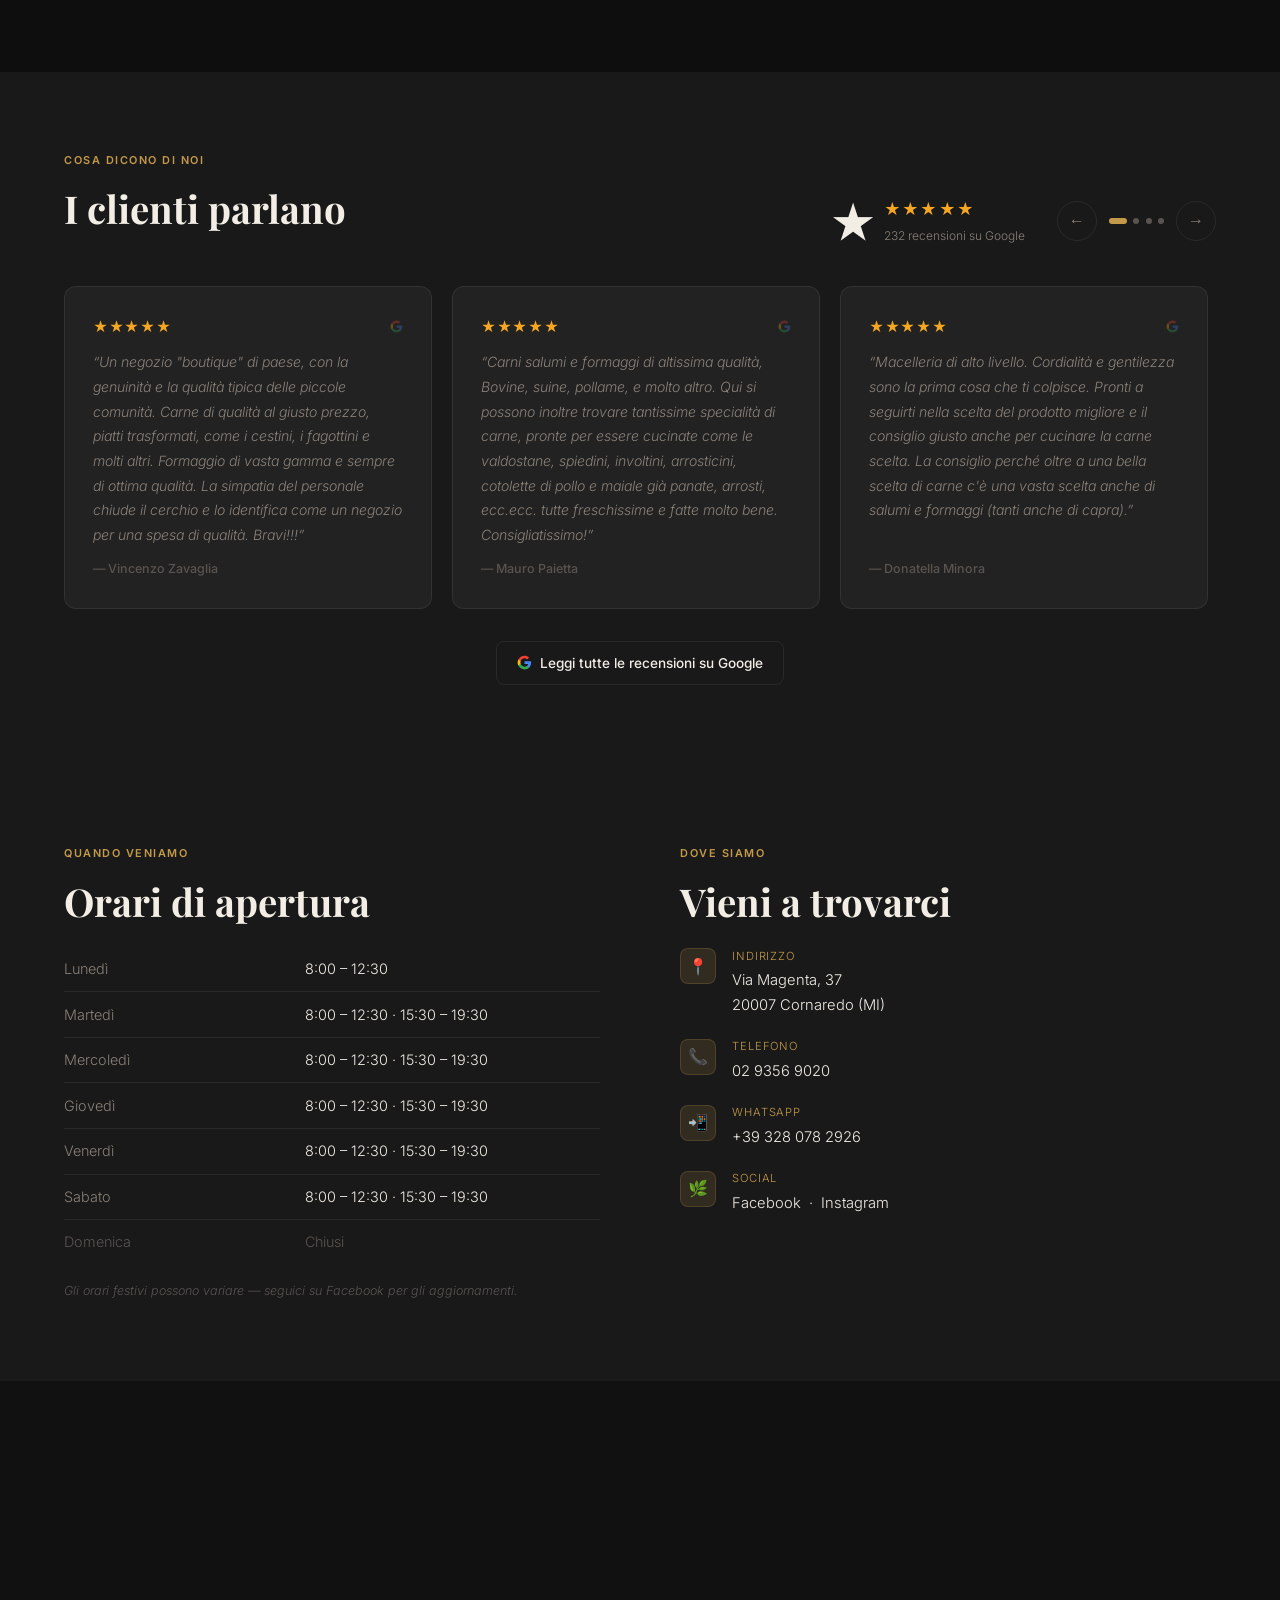
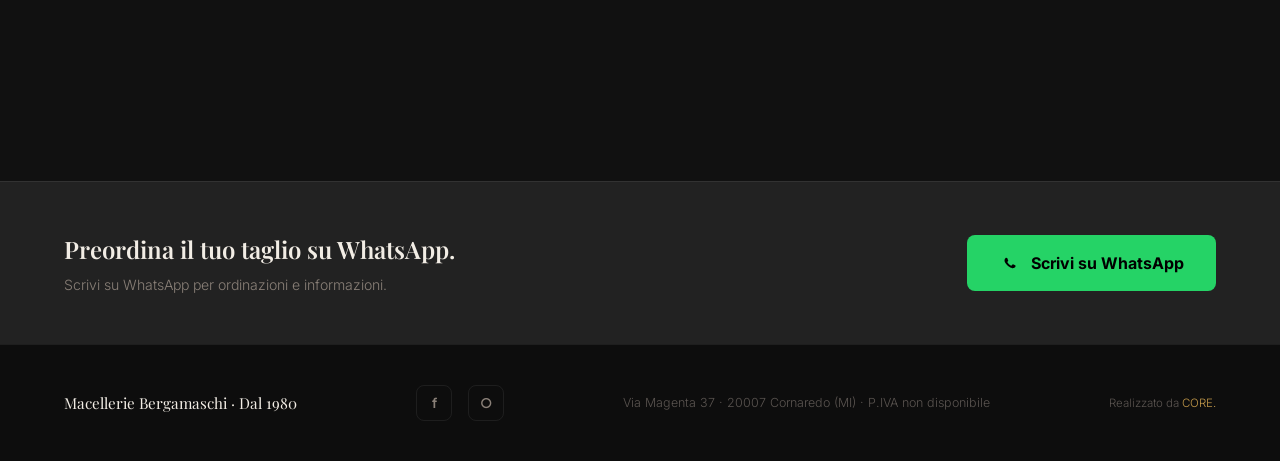
==== commit 803b781c: "feat(sito): aggiunte 2 foto banco (costata-3, dolce-noce) — grid 4x3" ====
--- a/index.html
+++ b/index.html
@@ -565,13 +565,14 @@
     .perle-grid {
       display: grid;
       grid-template-columns: repeat(4, 1fr);
-      grid-template-rows: 280px 280px;
+      grid-template-rows: 280px 280px 280px;
       gap: 3px;
       max-width: 100%;
     }
-    /* Bento layout: prima foto (banco) occupa 2 colonne */
+    /* Bento: primo item (banco panoramico) e ultimo (dolce) span 2 colonne */
     .perle-item { position: relative; overflow: hidden; background: #1a1a1a; }
     .perle-item:first-child { grid-column: span 2; }
+    .perle-item:last-child  { grid-column: span 2; }
     .perle-item img {
       width: 100%; height: 100%;
       object-fit: cover;
@@ -617,9 +618,10 @@
     @media(max-width:760px){
       .perle-grid {
         grid-template-columns: 1fr 1fr;
-        grid-template-rows: repeat(4, 220px);
+        grid-template-rows: repeat(5, 220px);
       }
       .perle-item:first-child { grid-column: span 2; }
+      .perle-item:last-child  { grid-column: span 2; }
     }
   </style>
 
@@ -692,6 +694,22 @@
       <div class="perle-caption">
         <div class="perle-caption-label">Tartare gourmet</div>
         Battuta a coltello ogni mattina — condimenti artigianali
+      </div>
+    </div>
+
+    <div class="perle-item" role="listitem">
+      <img src="assets/images/banco/costata-3.jpg" alt="Costata di manzo su tagliere in legno" loading="lazy">
+      <div class="perle-caption">
+        <div class="perle-caption-label">Costata</div>
+        Dal tagliere al piatto — ogni taglio una storia di qualità
+      </div>
+    </div>
+
+    <div class="perle-item" role="listitem">
+      <img src="assets/images/banco/dolce-noce.jpg" alt="Preparazione gastronomia artigianale con noci e crema" loading="lazy">
+      <div class="perle-caption">
+        <div class="perle-caption-label">Gastronomia</div>
+        Creazioni artigianali — ogni giorno qualcosa di diverso sul banco
       </div>
     </div>
 
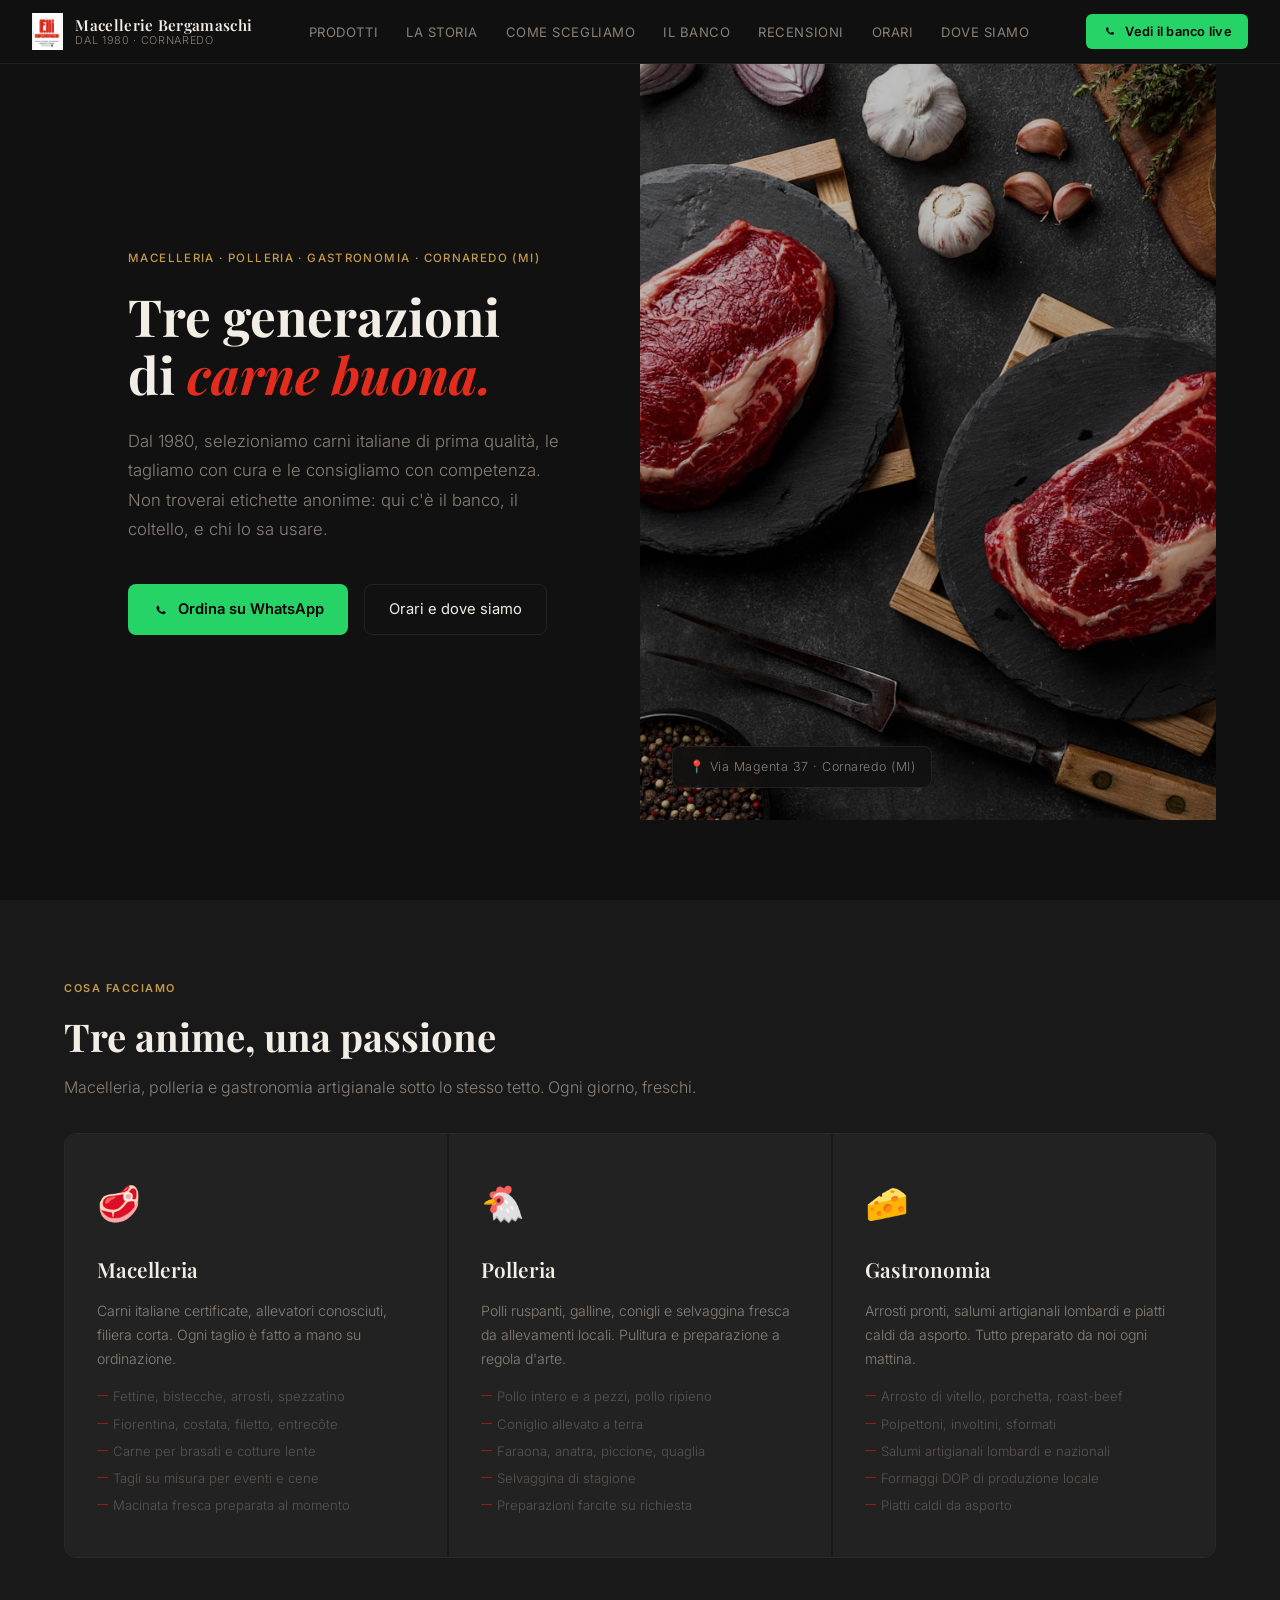
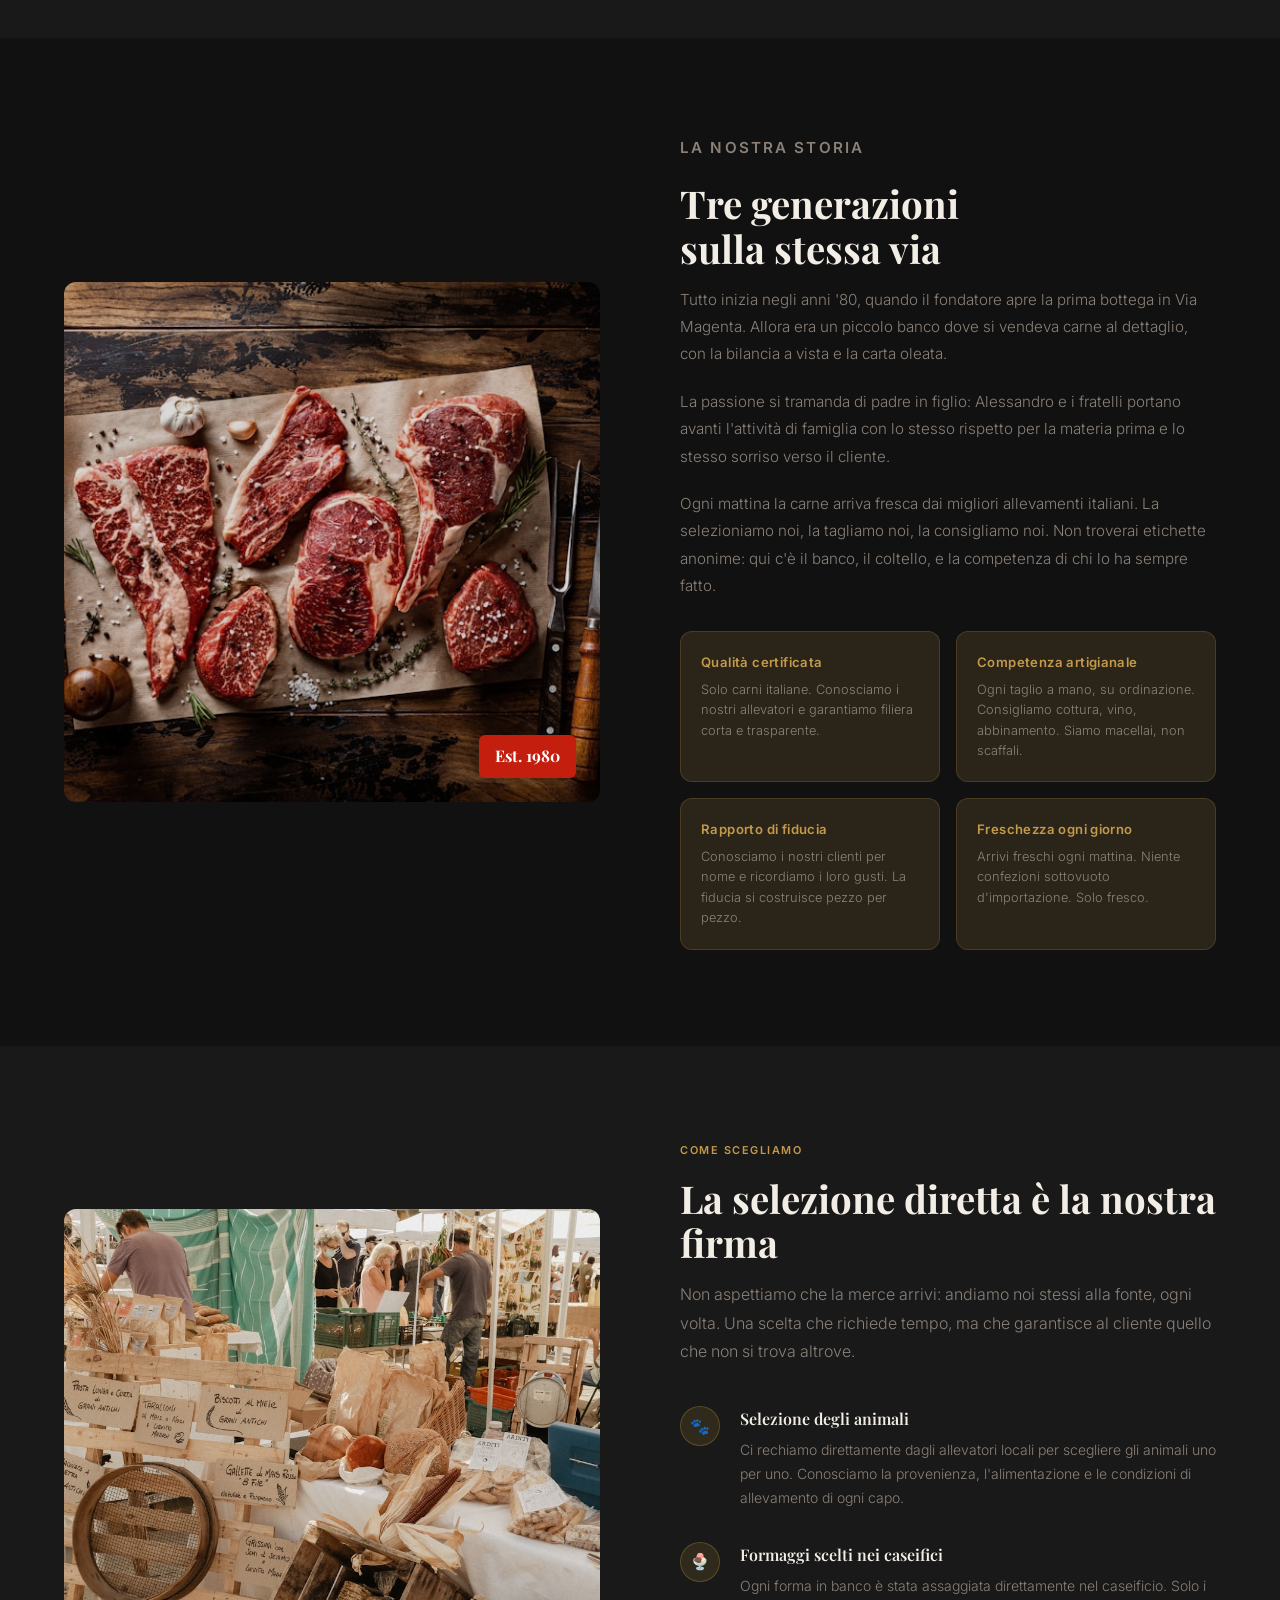
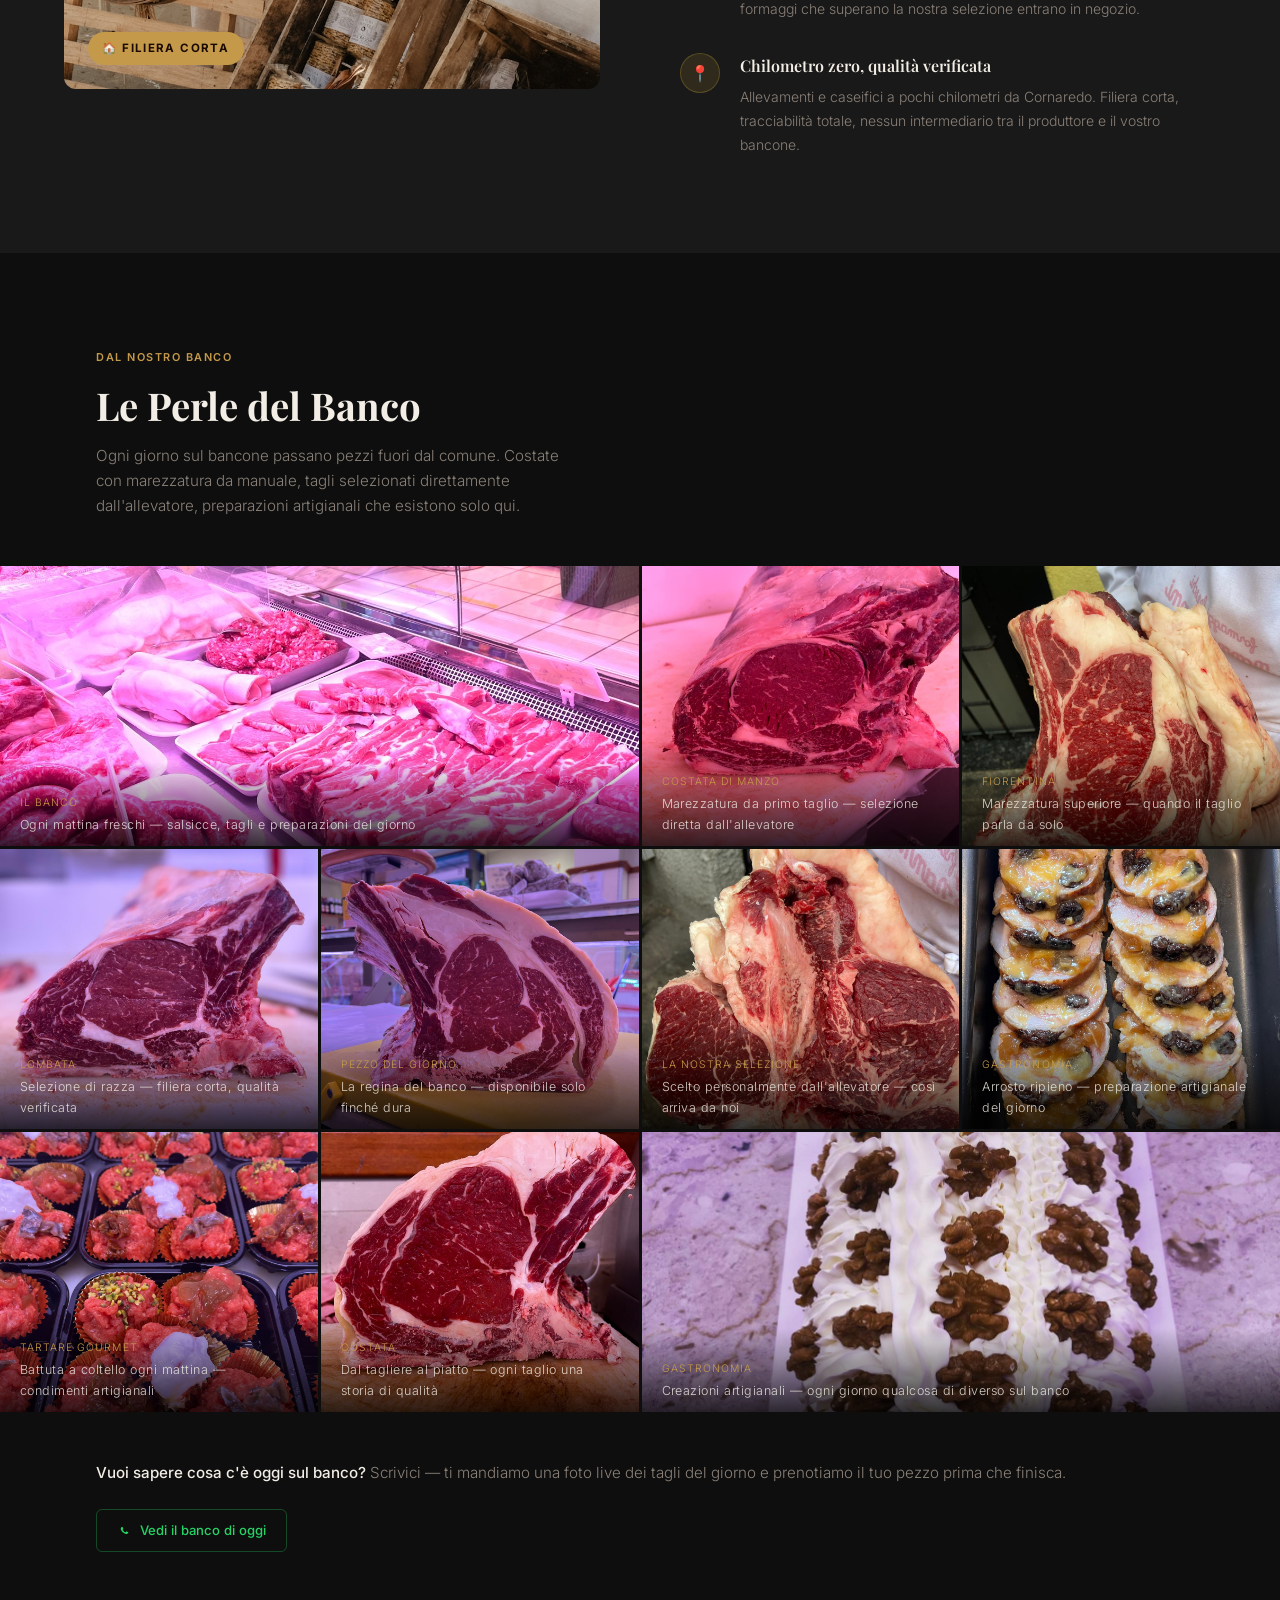
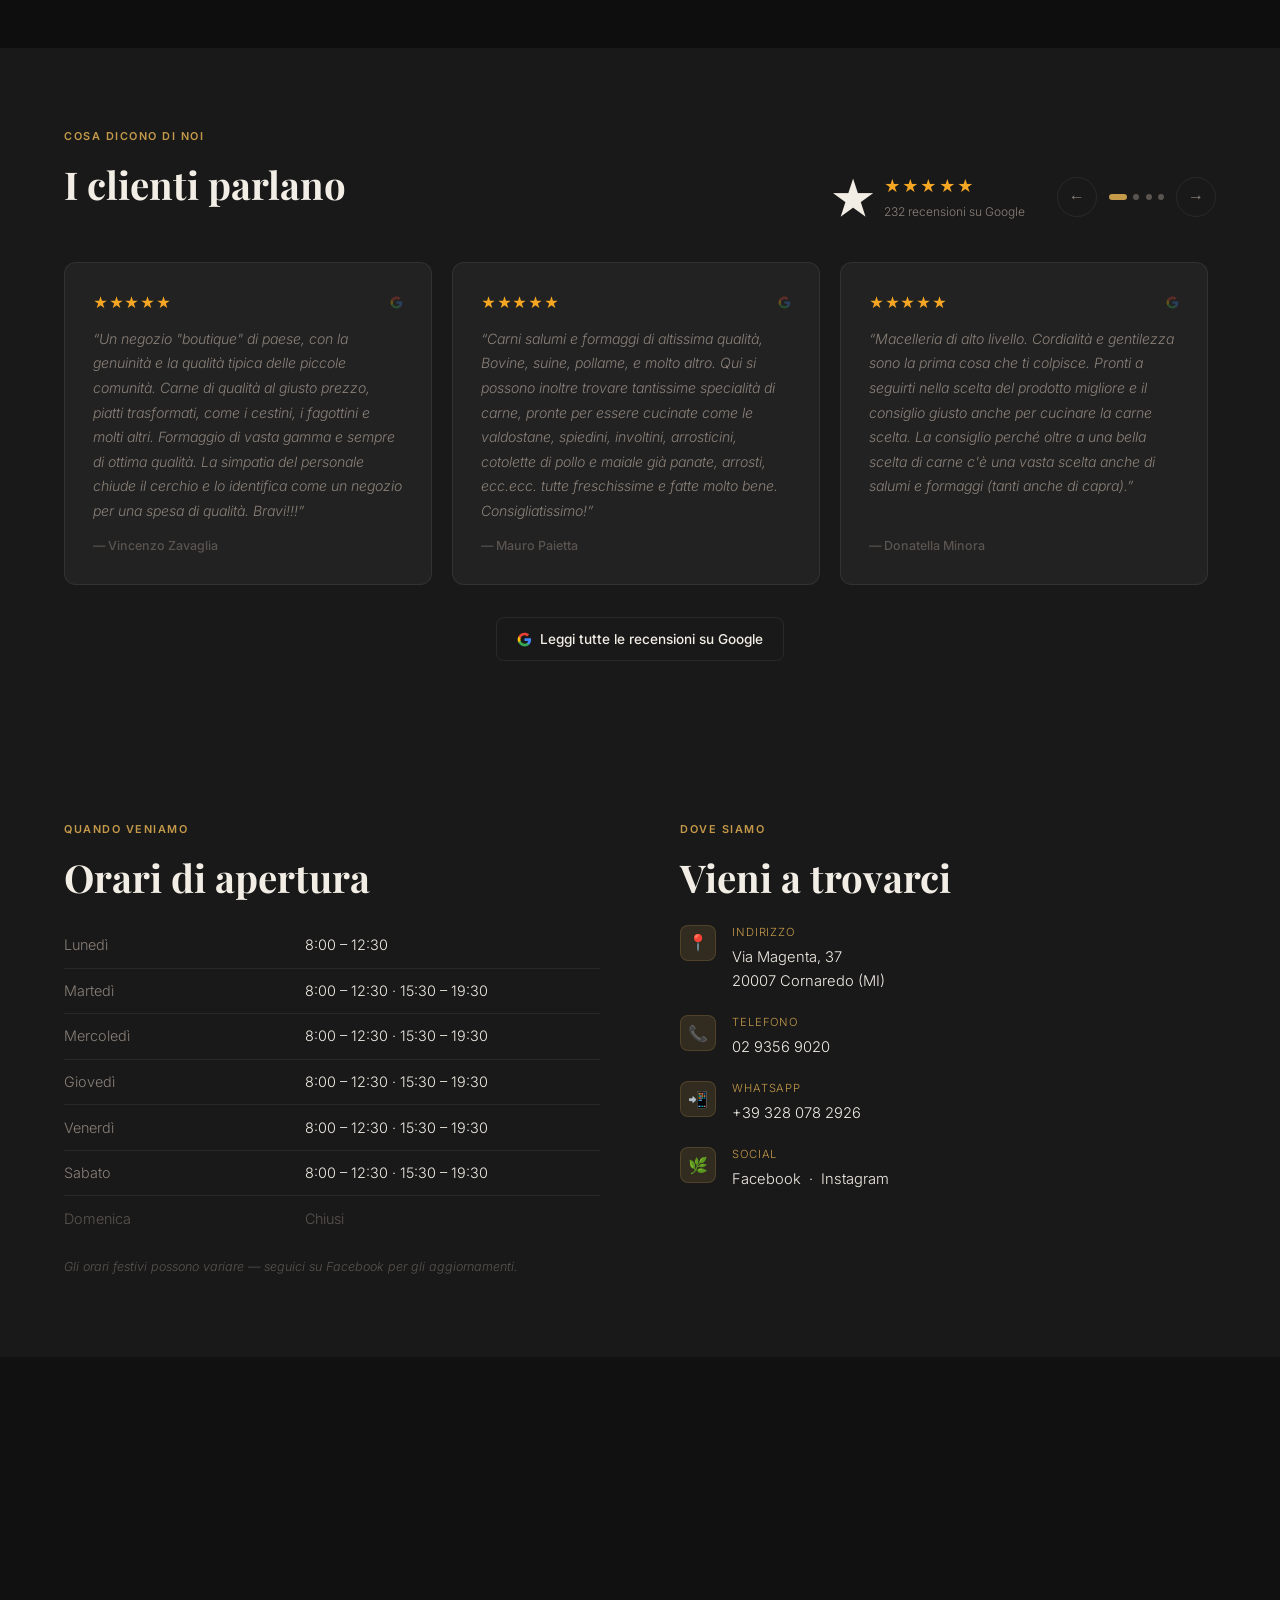
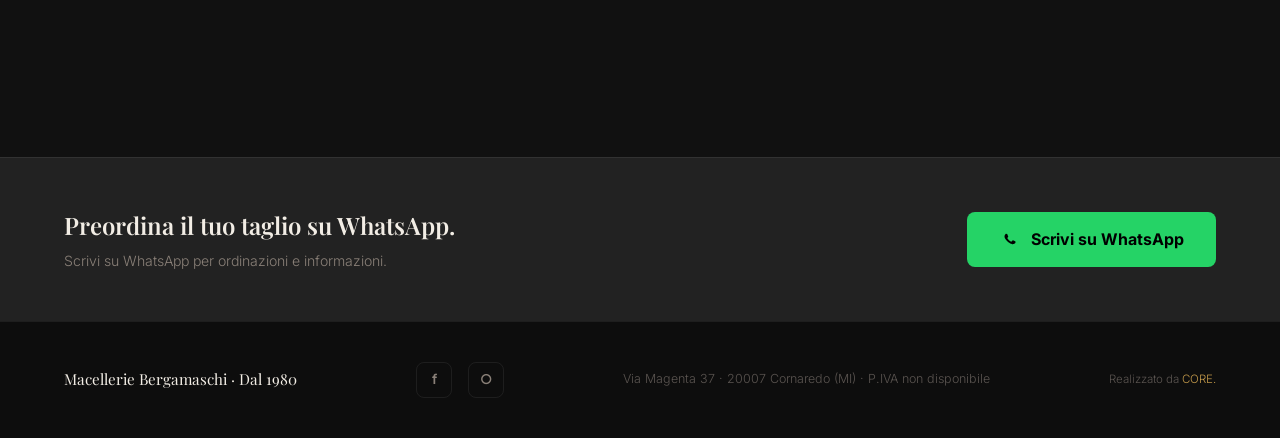
==== commit 113fbb7f: "fix(copy): remove personal name from selection section — team voice" ====
--- a/index.html
+++ b/index.html
@@ -526,20 +526,20 @@
     <div>
       <p class="section-label">Come scegliamo</p>
       <h2 class="section-title" id="selezione-title">La selezione diretta è la nostra firma</h2>
-      <p style="color:var(--muted);line-height:1.8;margin-bottom:2rem">Matteo non aspetta che la merce arrivi: va lui stesso alla fonte, ogni volta. Una scelta che richiede tempo, ma che garantisce al cliente quello che non si trova altrove.</p>
+      <p style="color:var(--muted);line-height:1.8;margin-bottom:2rem">Non aspettiamo che la merce arrivi: andiamo noi stessi alla fonte, ogni volta. Una scelta che richiede tempo, ma che garantisce al cliente quello che non si trova altrove.</p>
       <div class="selezione-pillars">
         <div class="pillar">
           <div class="pillar-icon">&#128062;</div>
           <div class="pillar-body">
             <div class="pillar-title">Selezione degli animali</div>
-            <div class="pillar-text">Matteo si reca direttamente dagli allevatori locali per scegliere gli animali uno per uno. Conosce la provenienza, l'alimentazione e le condizioni di allevamento di ogni capo.</div>
+            <div class="pillar-text">Ci rechiamo direttamente dagli allevatori locali per scegliere gli animali uno per uno. Conosciamo la provenienza, l'alimentazione e le condizioni di allevamento di ogni capo.</div>
           </div>
         </div>
         <div class="pillar">
           <div class="pillar-icon">&#127848;</div>
           <div class="pillar-body">
             <div class="pillar-title">Formaggi scelti nei caseifici</div>
-            <div class="pillar-text">Ogni forma in banco è stata assaggiata da Matteo direttamente nel caseificio. Solo i formaggi che superano la sua selezione entrano in negozio.</div>
+            <div class="pillar-text">Ogni forma in banco è stata assaggiata direttamente nel caseificio. Solo i formaggi che superano la nostra selezione entrano in negozio.</div>
           </div>
         </div>
         <div class="pillar">
@@ -676,7 +676,7 @@
     <div class="perle-item" role="listitem">
       <img src="assets/images/banco/taglio-mano-1.jpg" alt="Macellaio con taglio di manzo eccezionale" loading="lazy">
       <div class="perle-caption">
-        <div class="perle-caption-label">Selezione Matteo</div>
+        <div class="perle-caption-label">La nostra selezione</div>
         Scelto personalmente dall'allevatore — così arriva da noi
       </div>
     </div>
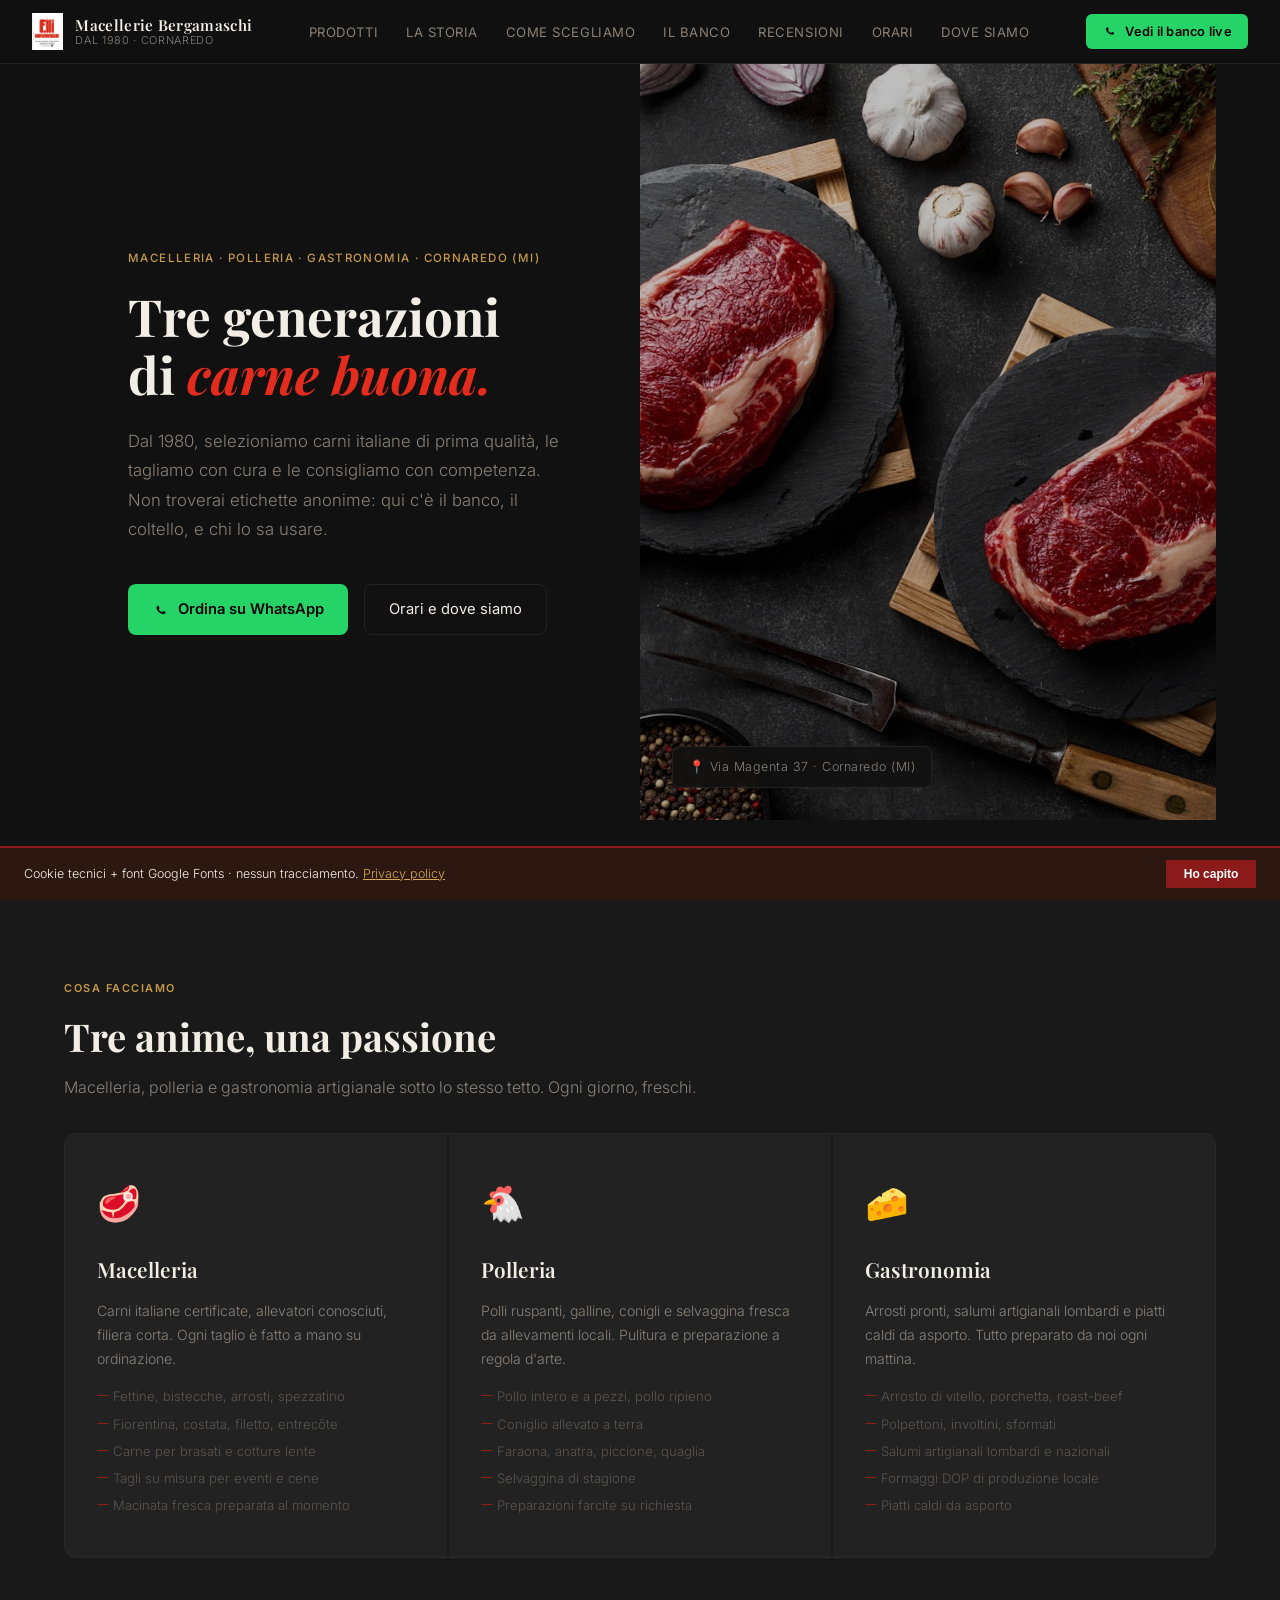
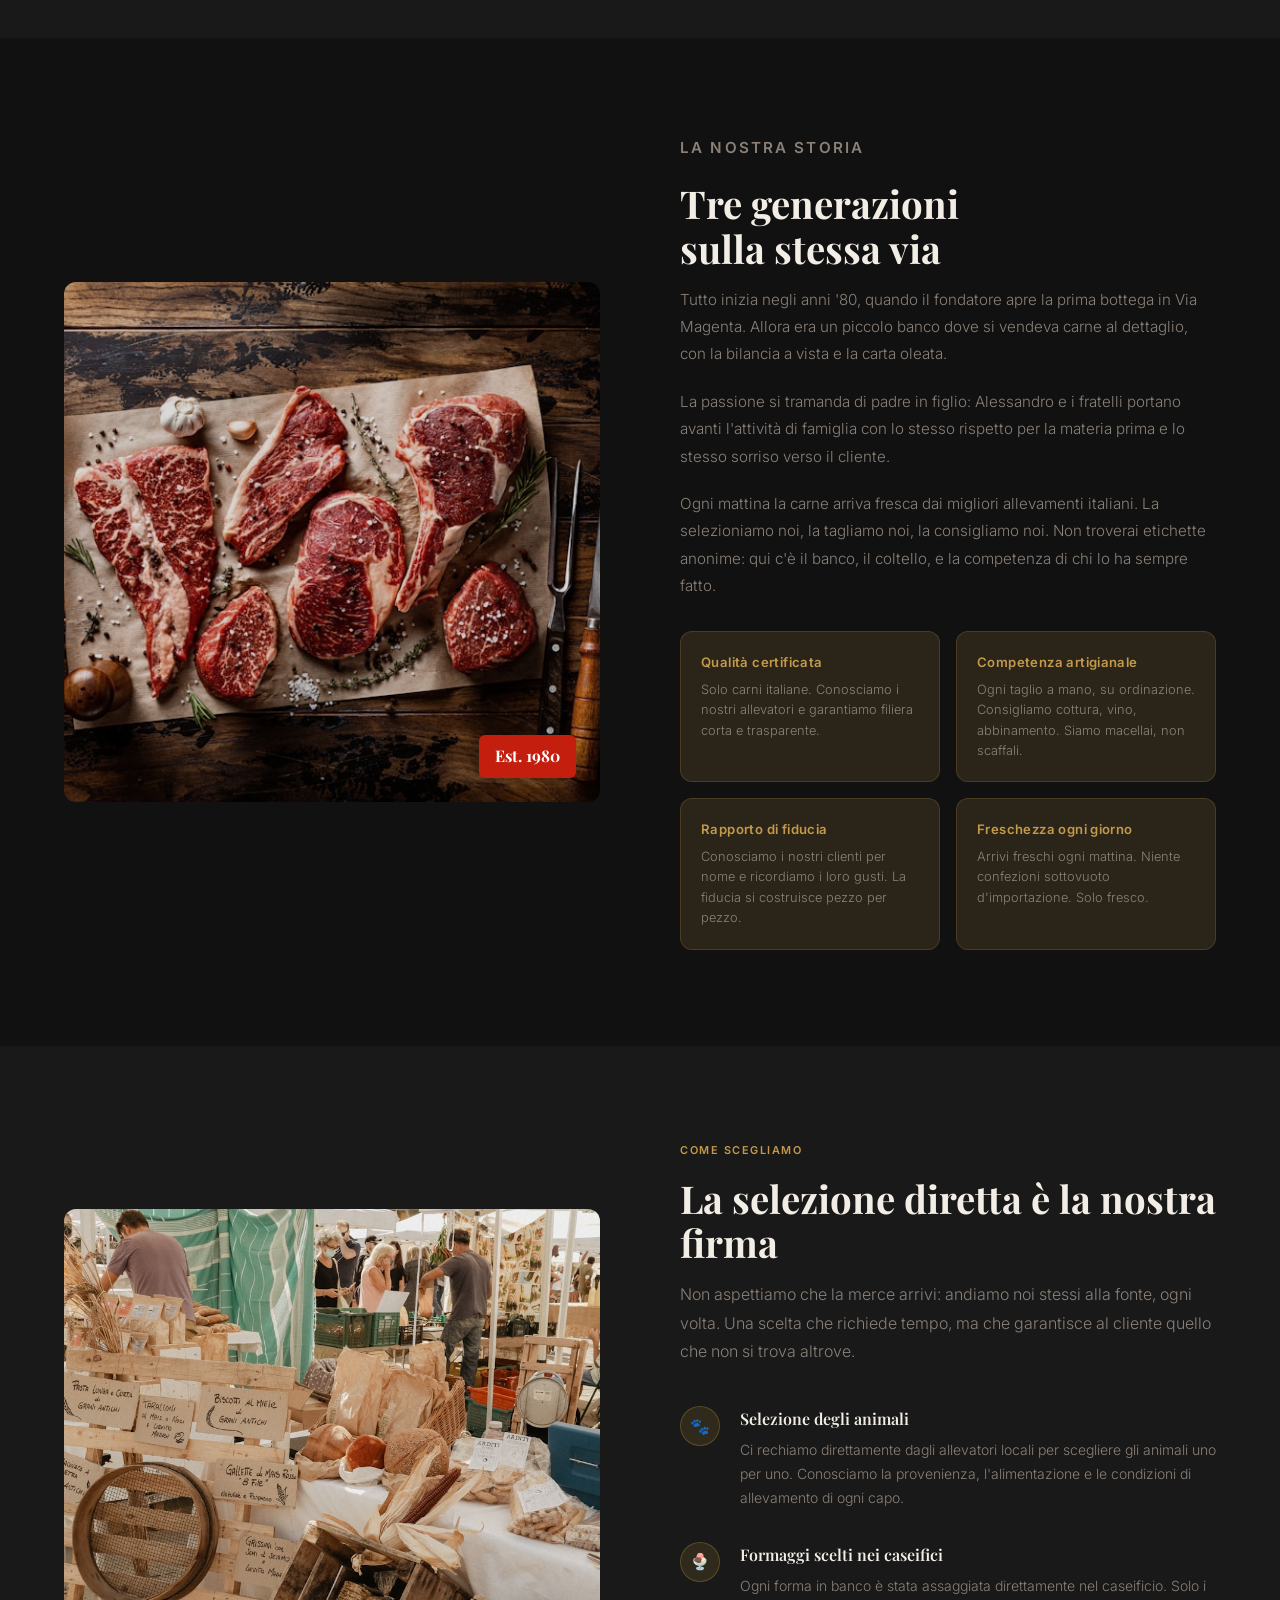
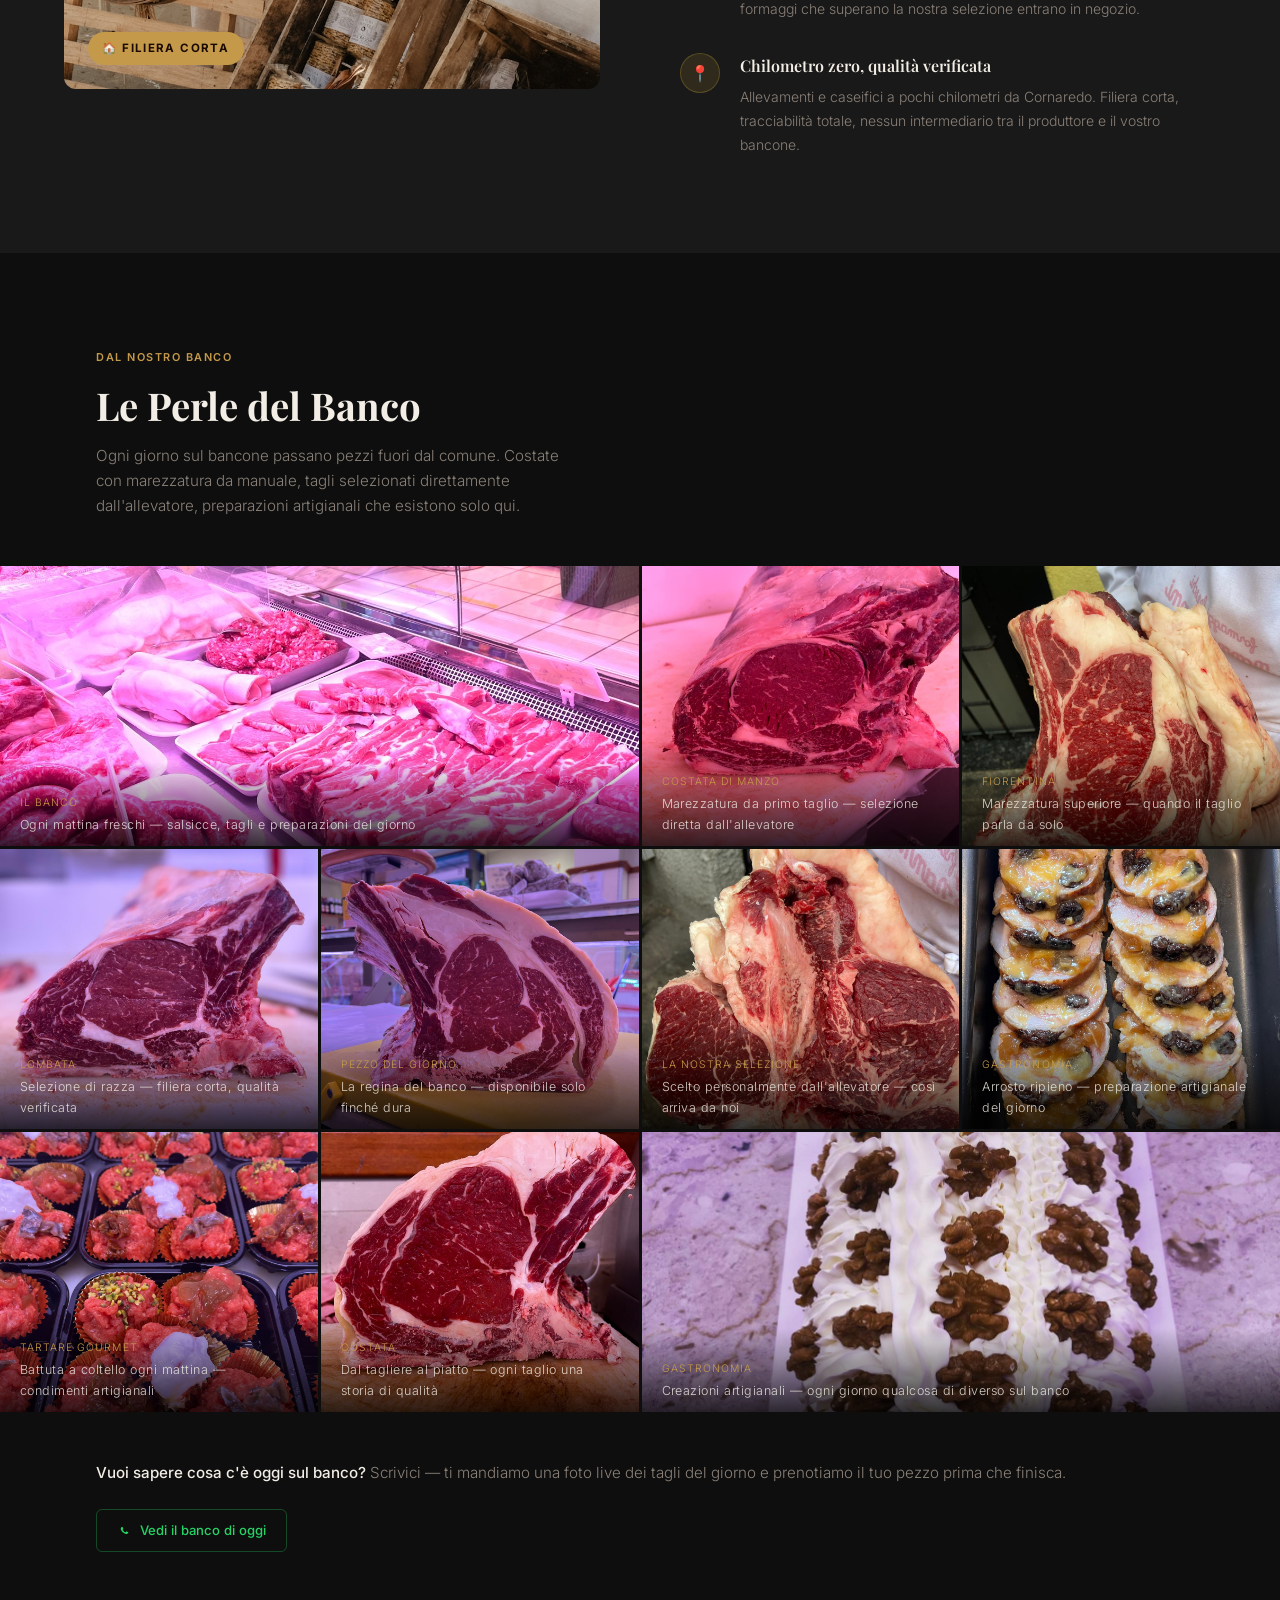
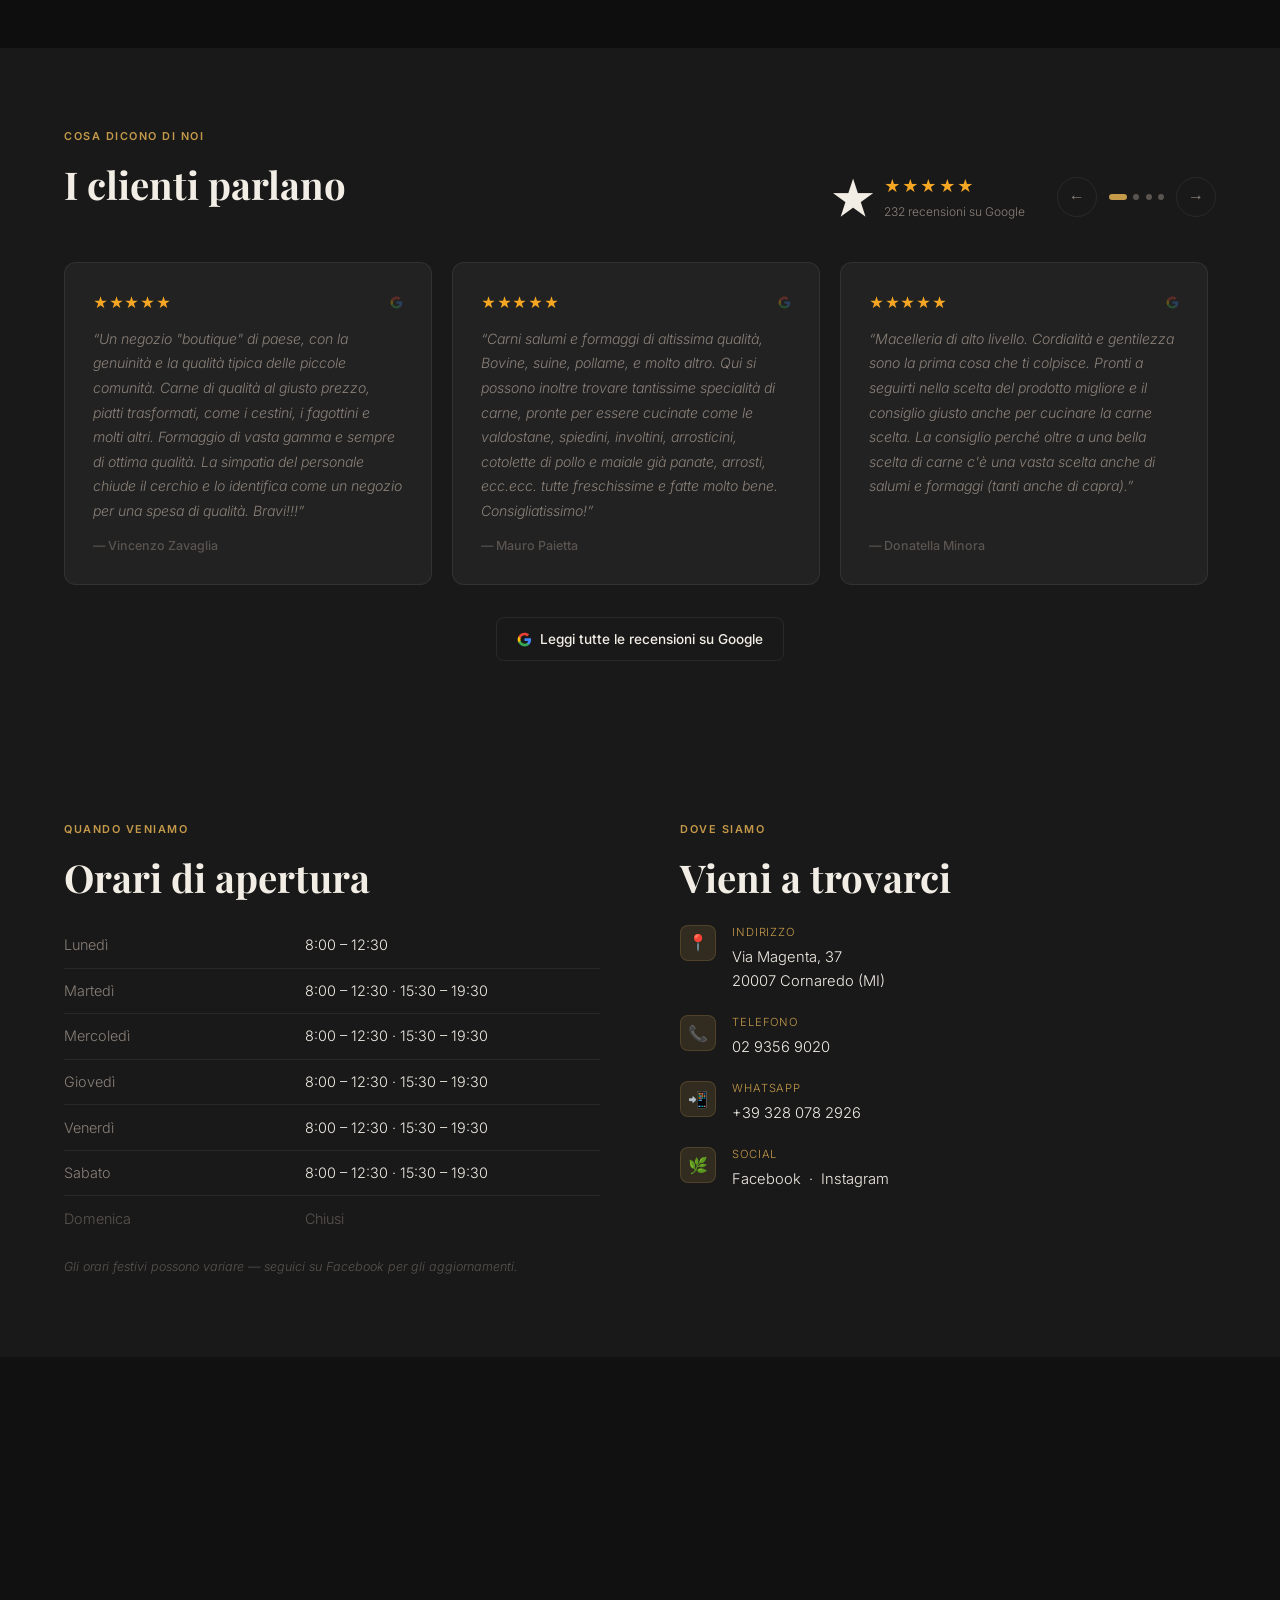
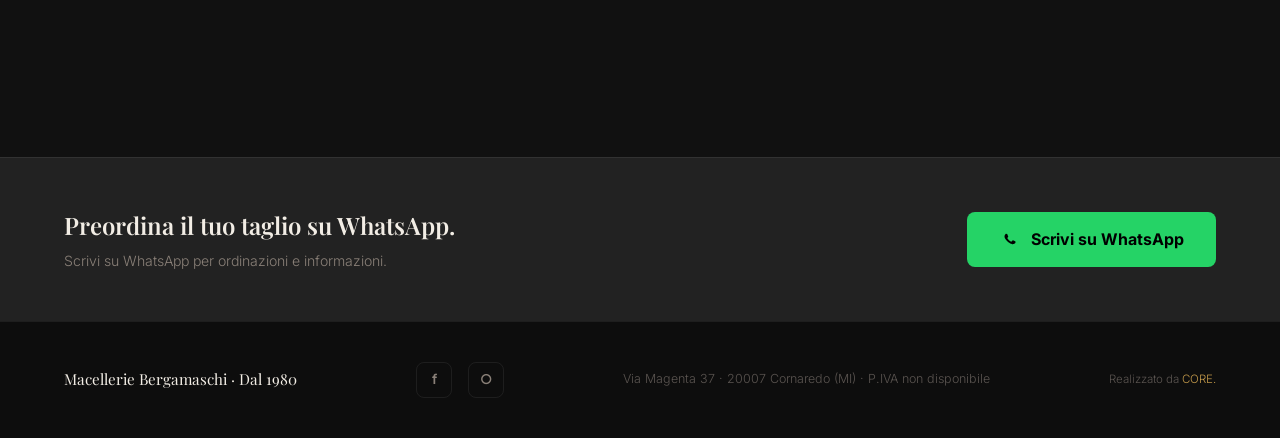
==== commit ca0df395: "feat(privacy): add cookie notice banner to all pages + update privacy.html cookie section (Google Fo" ====
--- a/index.html
+++ b/index.html
@@ -1050,5 +1050,11 @@
   <div class="footer-by">Realizzato da <a href="https://hypn0sis.github.io/core-agency/" target="_blank" rel="noopener">CORE.</a></div>
 </footer>
 
+<!-- Cookie notice -->
+<div id="cn" style="display:none;position:fixed;bottom:0;left:0;right:0;background:#2c1810;color:#f5f0eb;padding:.75rem 1.5rem;align-items:center;justify-content:space-between;z-index:9999;font-size:.78rem;gap:1rem;border-top:2px solid #8b1a1a;">
+  <span>Cookie tecnici + font Google Fonts &middot; nessun tracciamento. <a href="privacy.html" style="color:#d4a853;text-decoration:underline;">Privacy policy</a></span>
+  <button onclick="document.getElementById('cn').style.display='none';localStorage.setItem('cn','1')" style="background:#8b1a1a;color:#fff;border:none;padding:.45rem 1.1rem;cursor:pointer;font-size:.75rem;font-weight:600;white-space:nowrap;flex-shrink:0;">Ho capito</button>
+</div>
+<script>if(!localStorage.getItem('cn'))document.getElementById('cn').style.display='flex';</script>
 </body>
 </html>
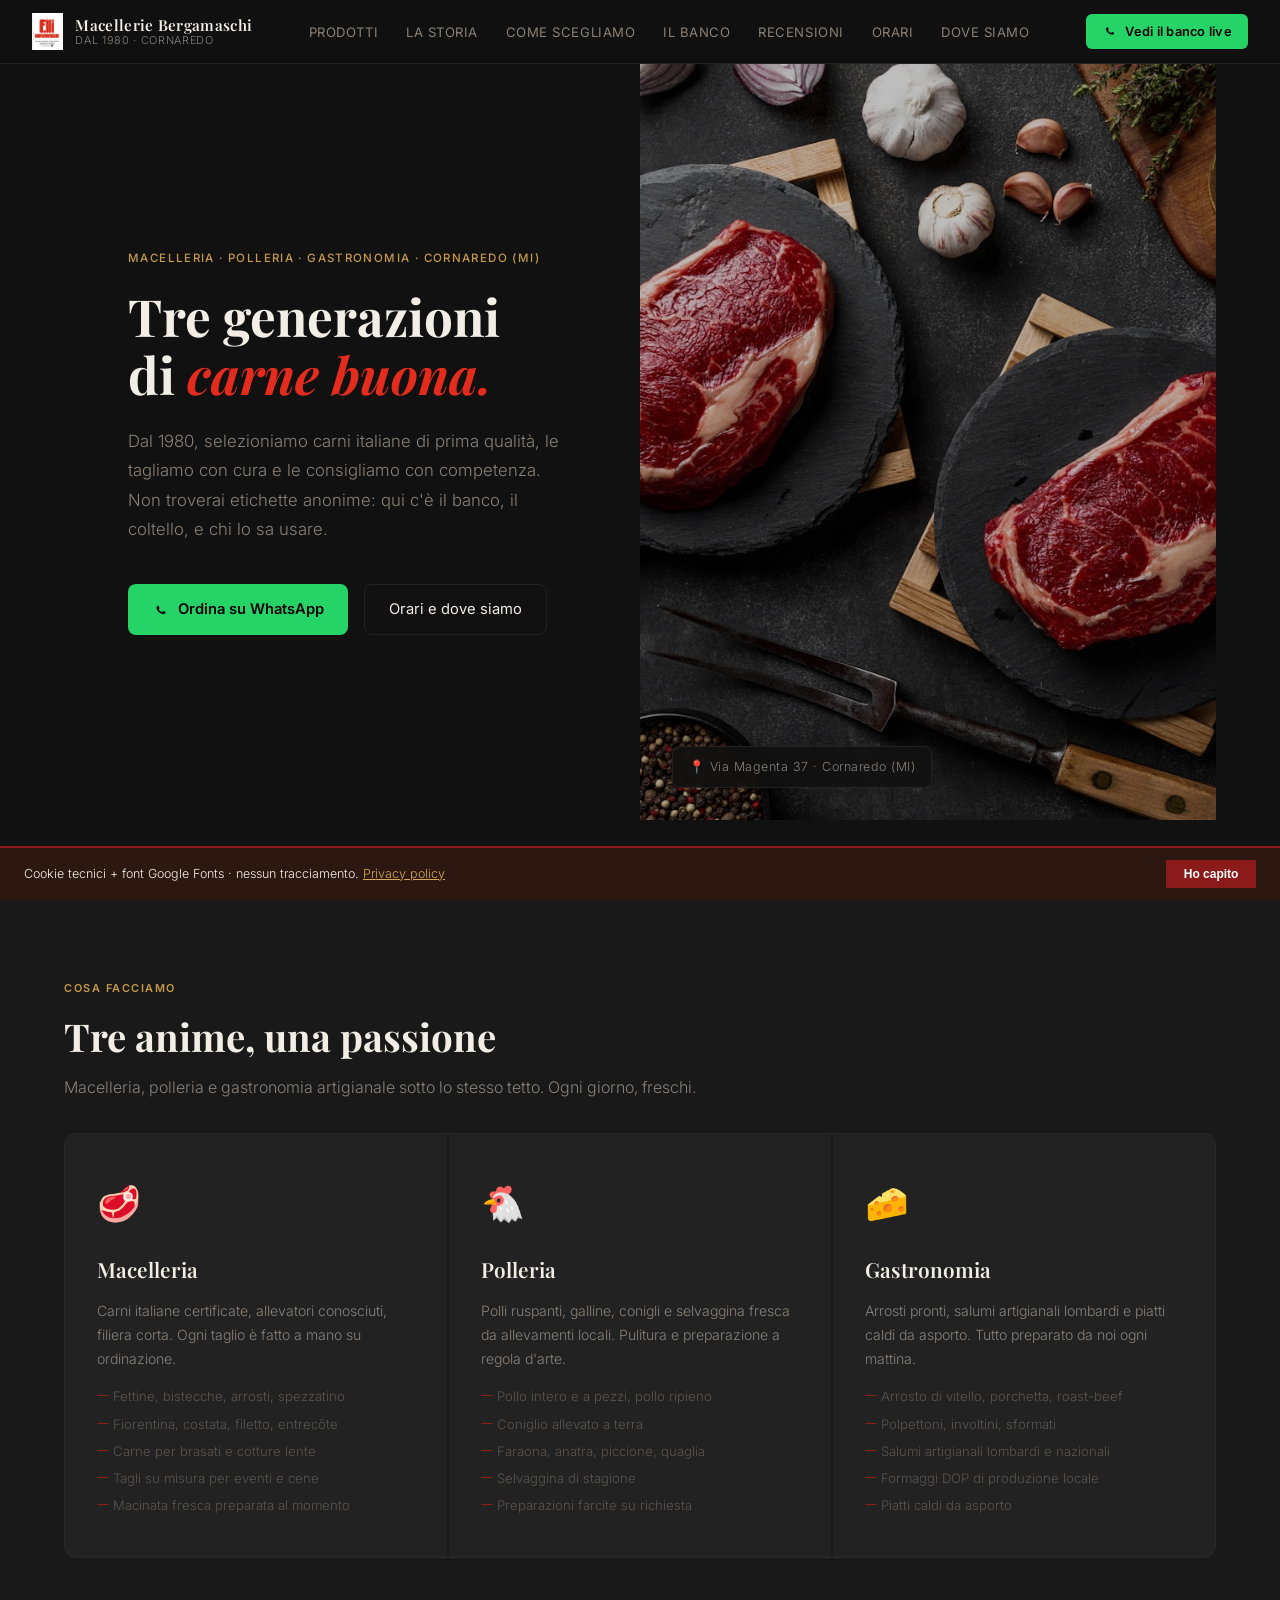
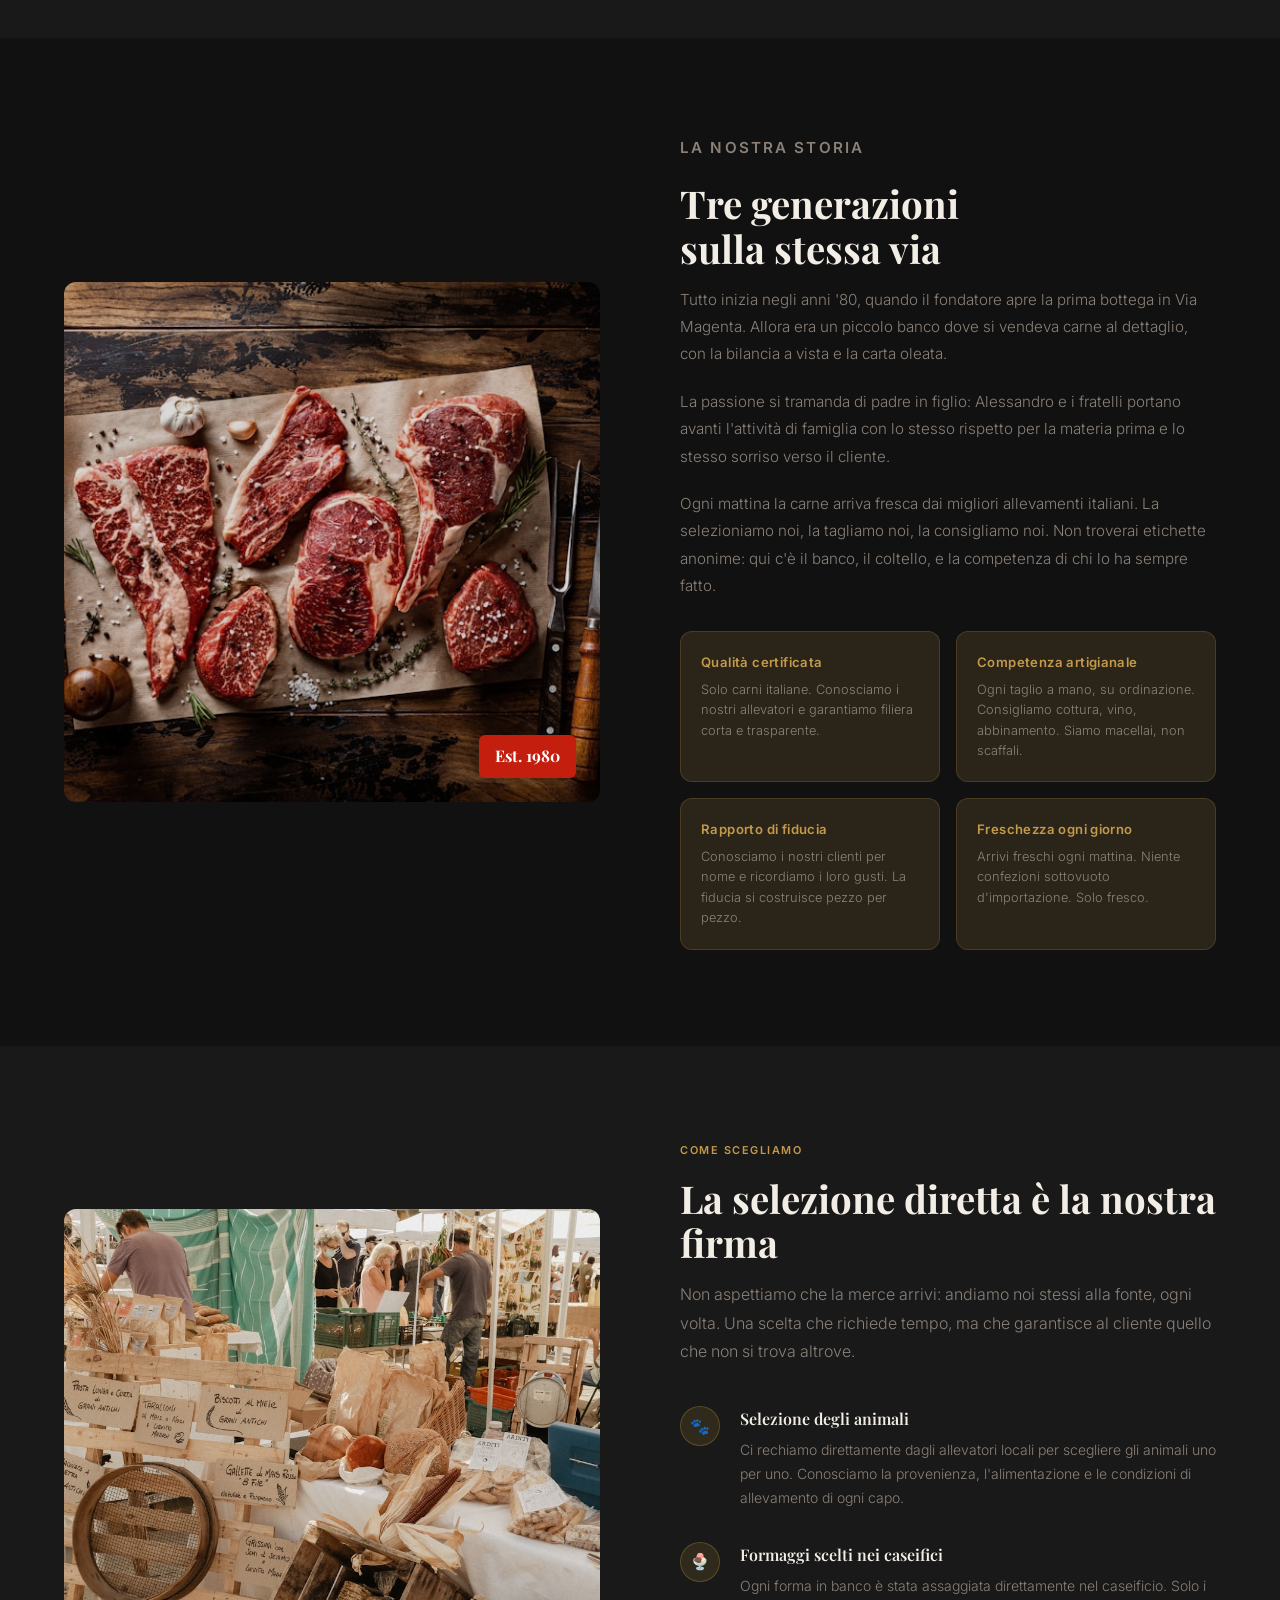
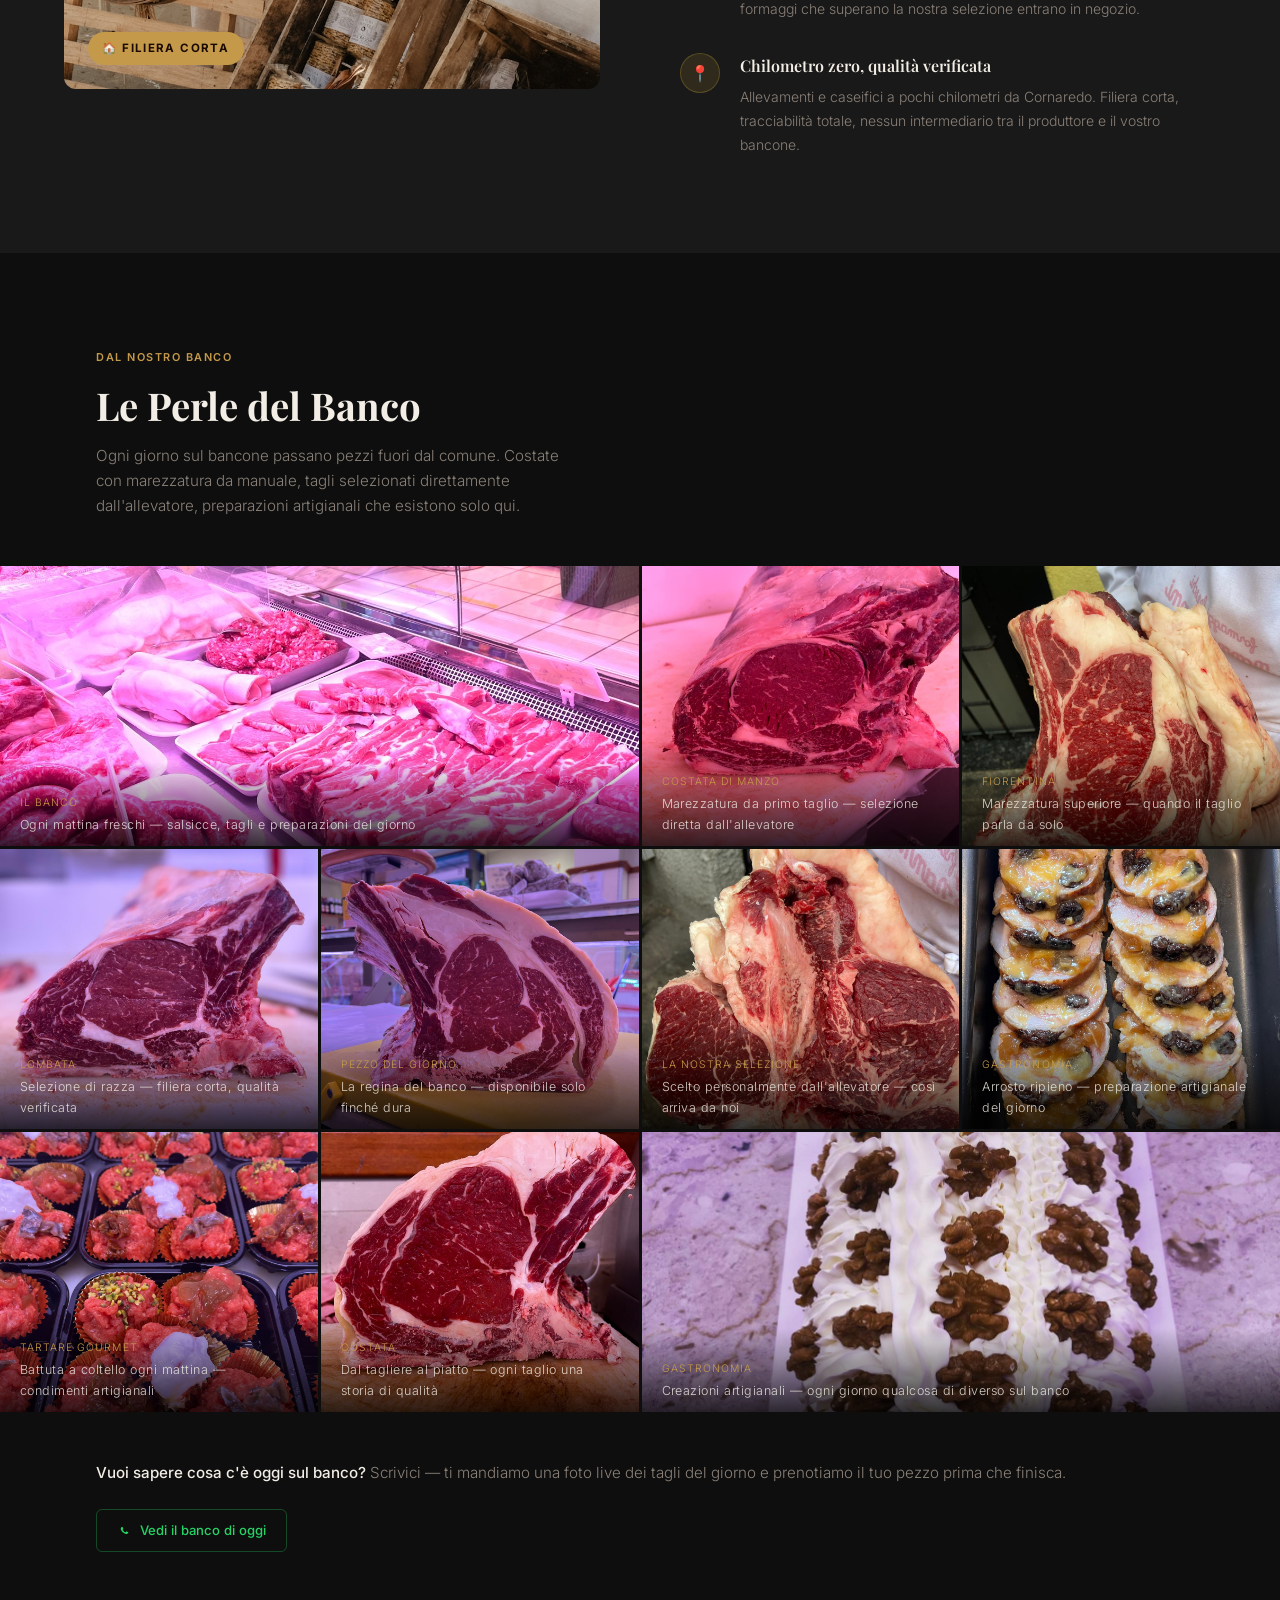
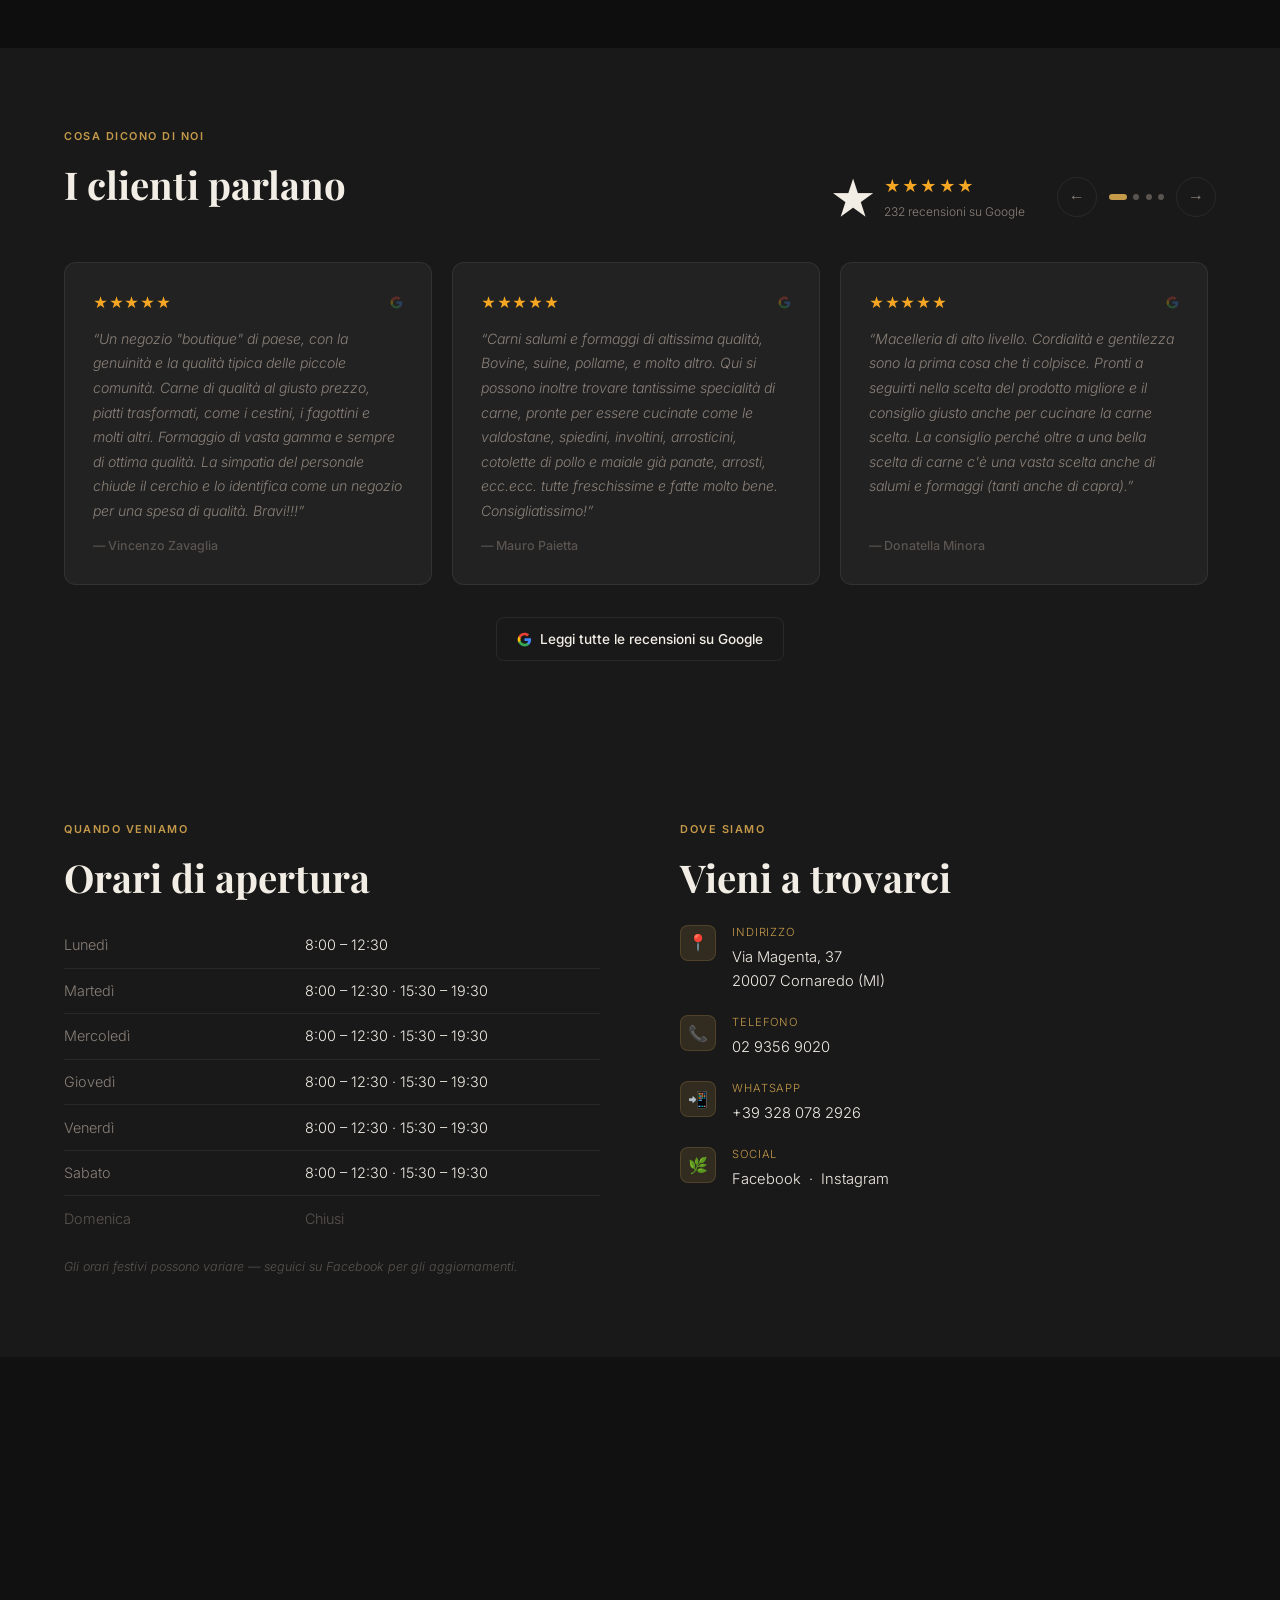
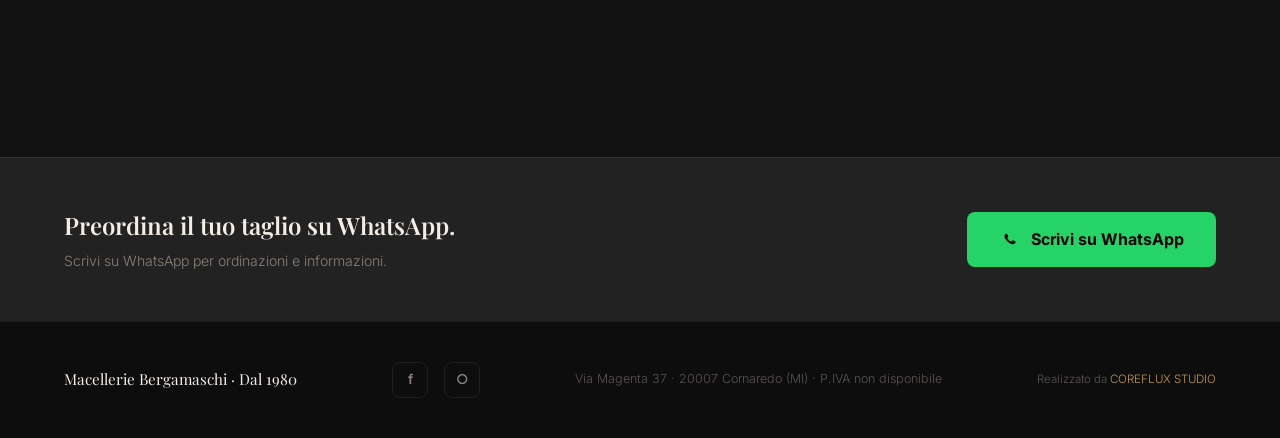
==== commit 74a029b4: "rebrand: footer link CORE. to COREFLUX STUDIO" ====
--- a/index.html
+++ b/index.html
@@ -1047,7 +1047,7 @@
     <a href="https://www.instagram.com/macelleria_flli_bergamaschi/" target="_blank" rel="noopener" aria-label="Instagram">&#9675;</a>
   </div>
   <div class="footer-note">Via Magenta 37 &middot; 20007 Cornaredo (MI) &middot; P.IVA non disponibile</div>
-  <div class="footer-by">Realizzato da <a href="https://hypn0sis.github.io/core-agency/" target="_blank" rel="noopener">CORE.</a></div>
+  <div class="footer-by">Realizzato da <a href="https://hypn0sis.github.io/core-agency/" target="_blank" rel="noopener">COREFLUX STUDIO</a></div>
 </footer>
 
 <!-- Cookie notice -->
